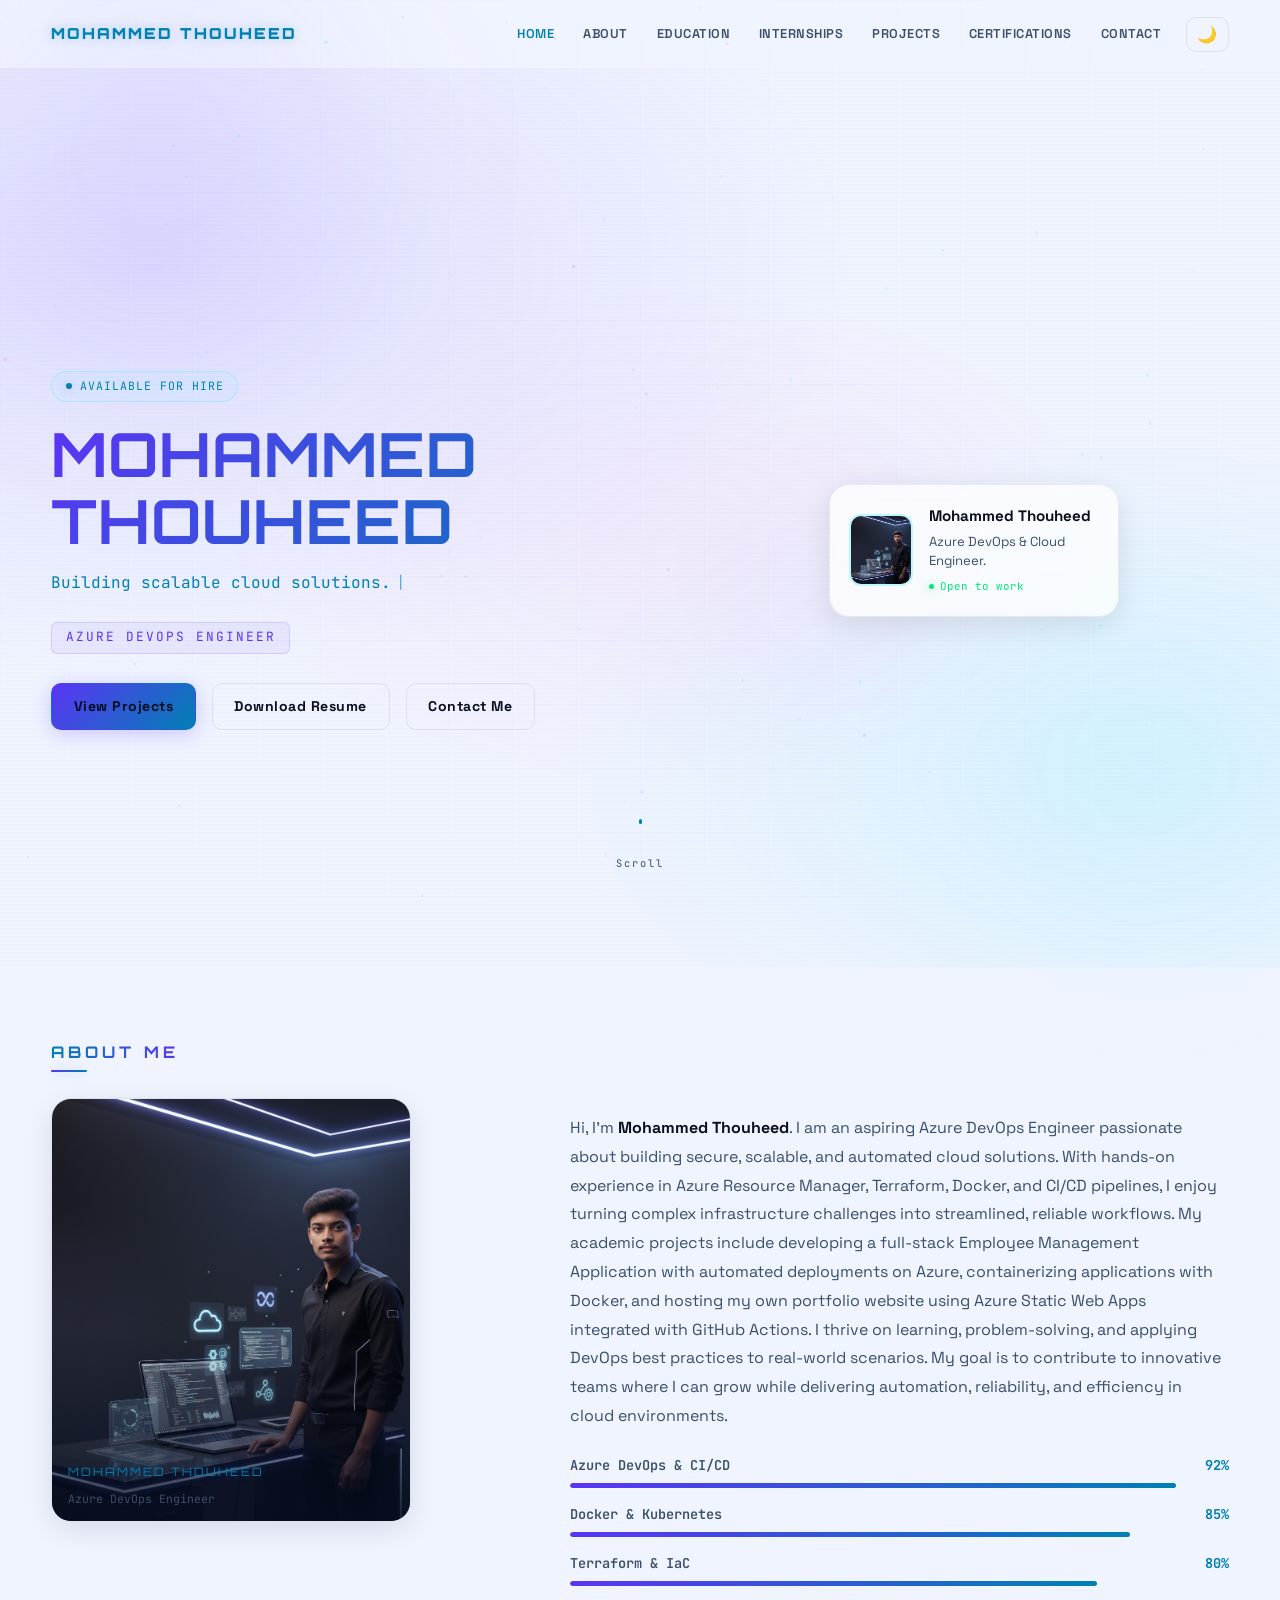
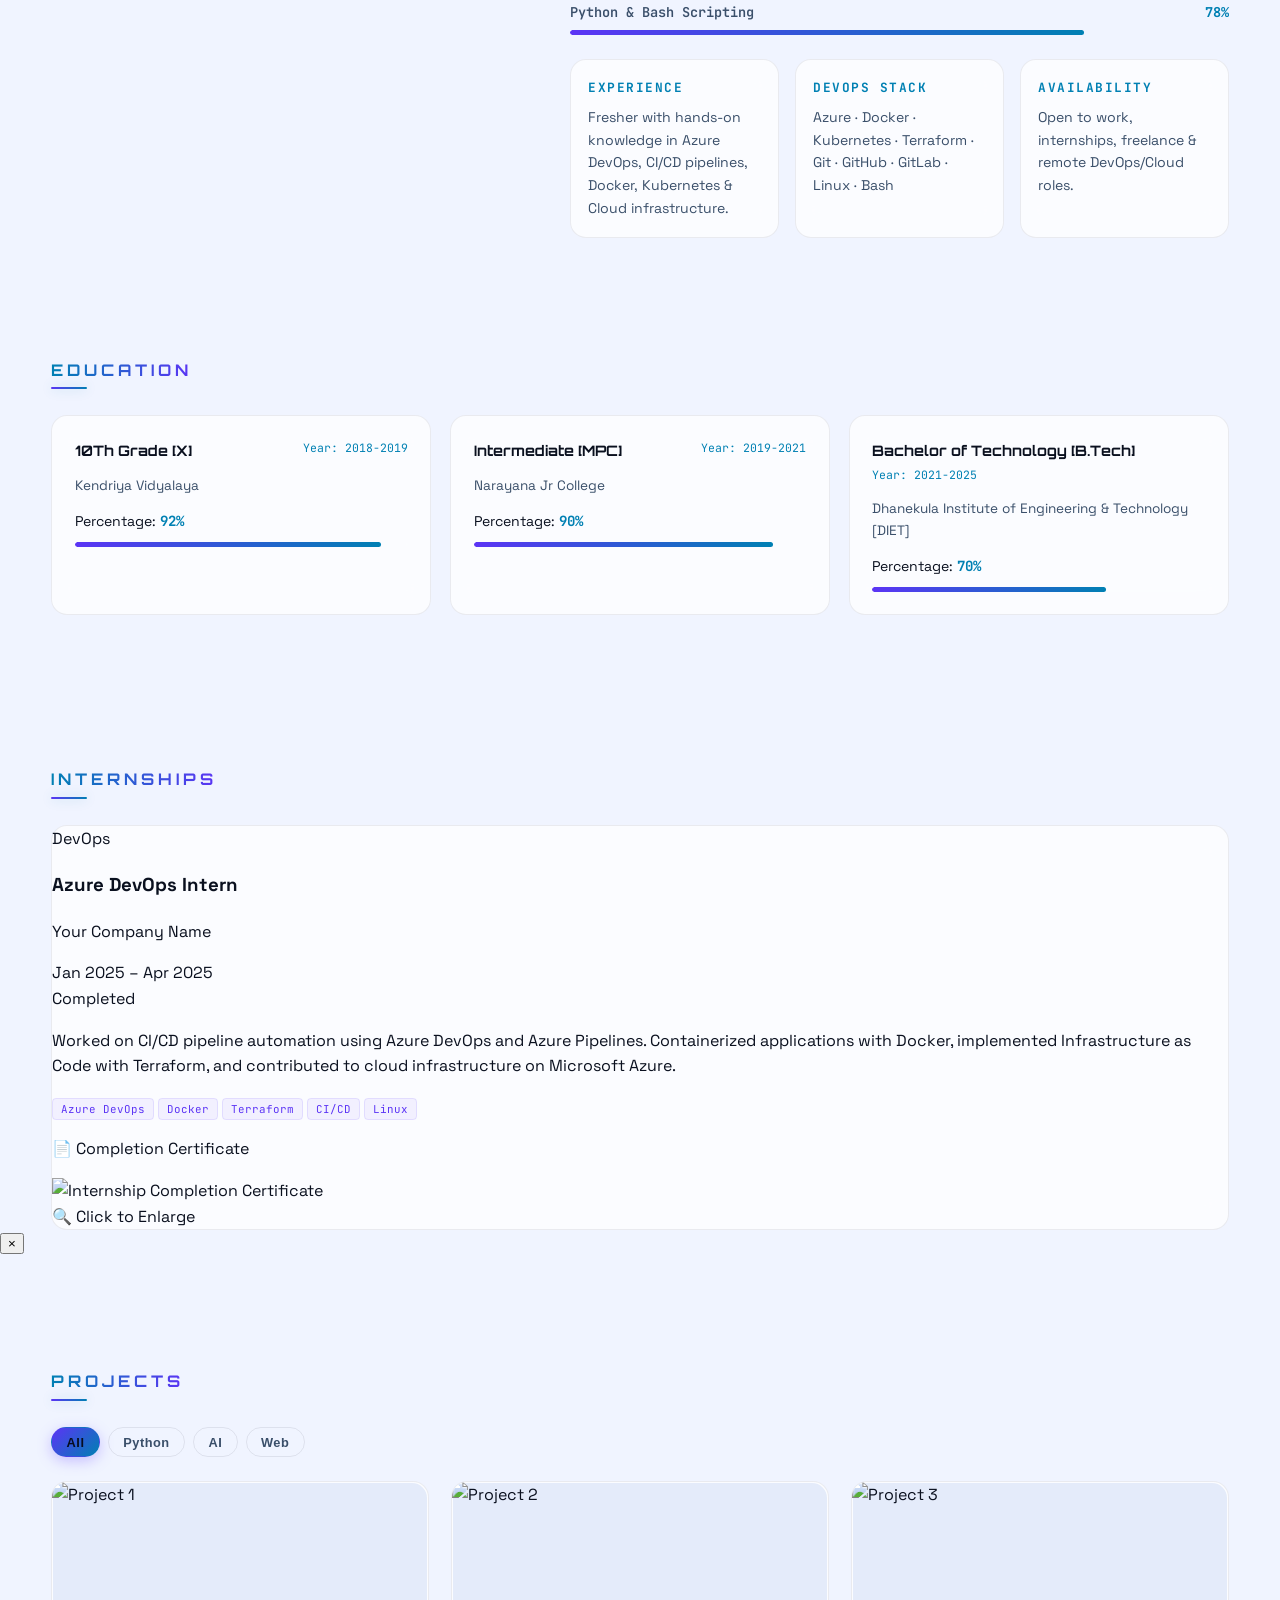
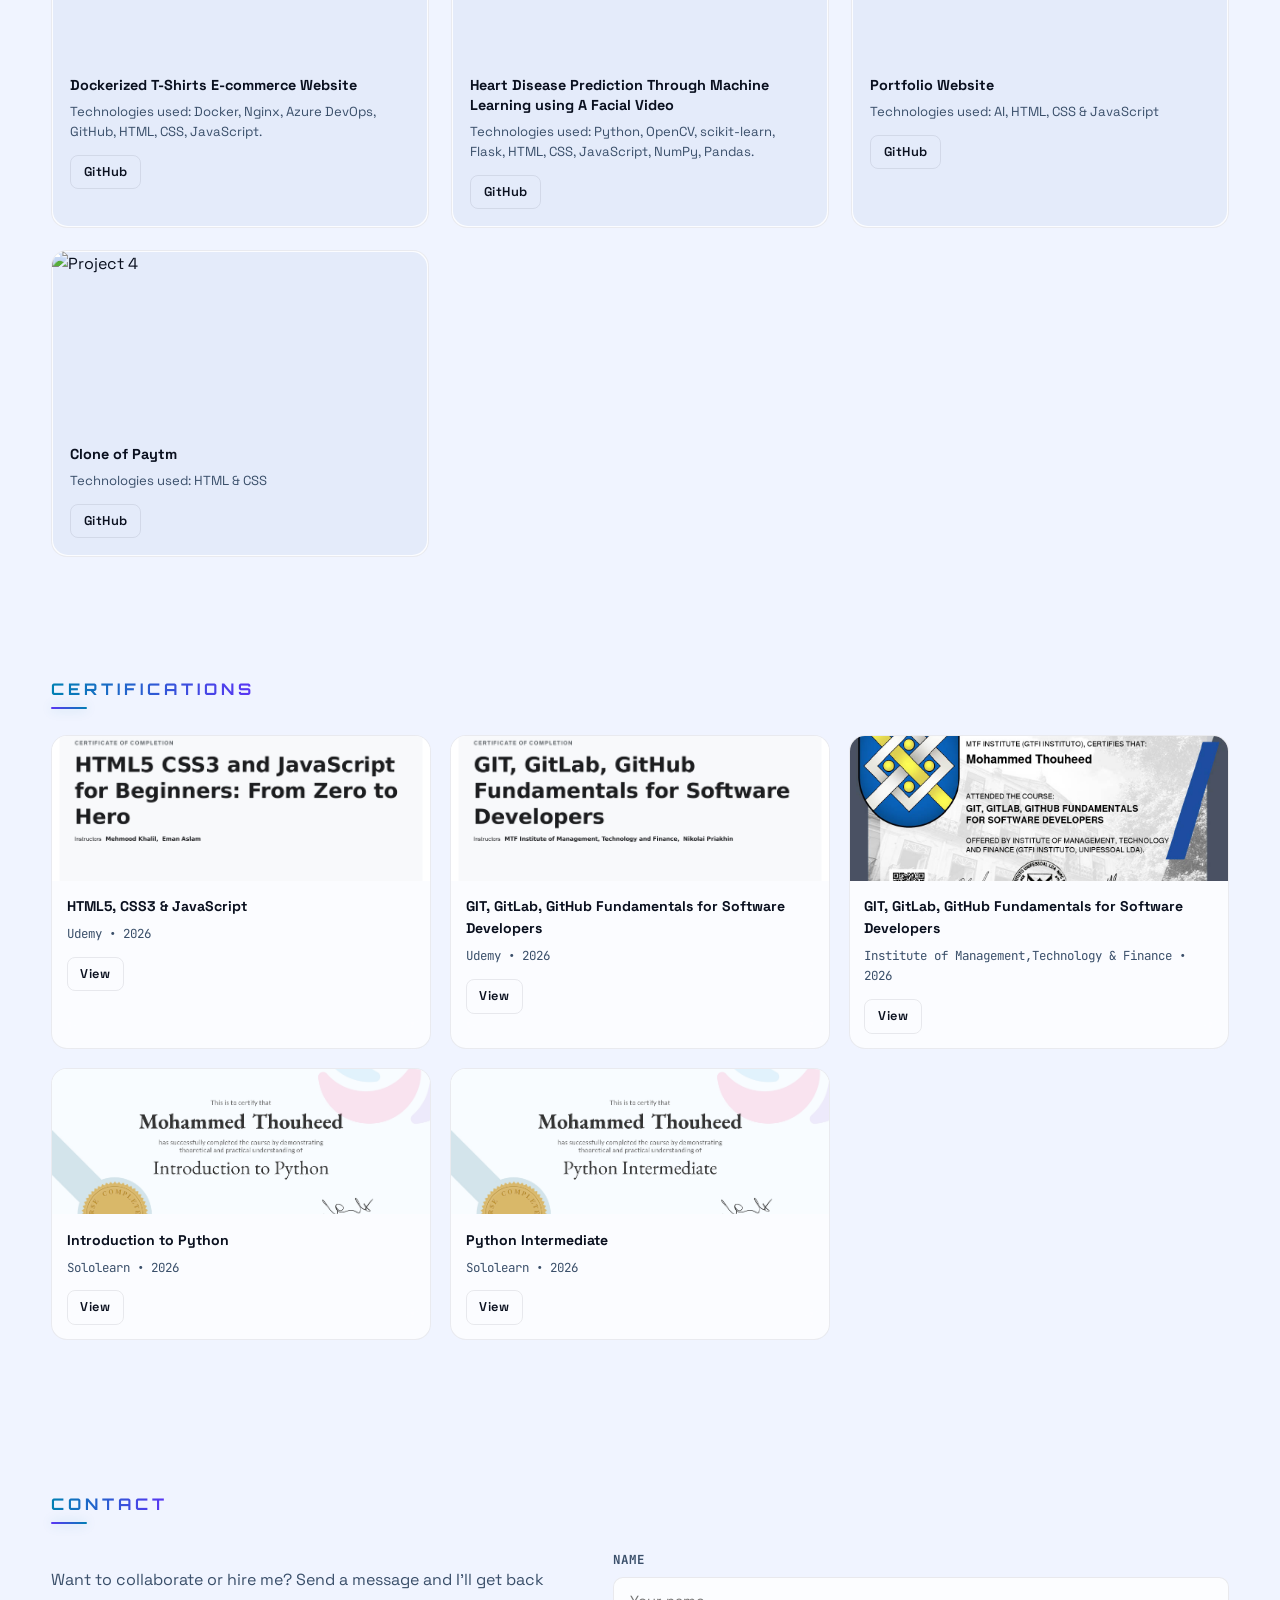
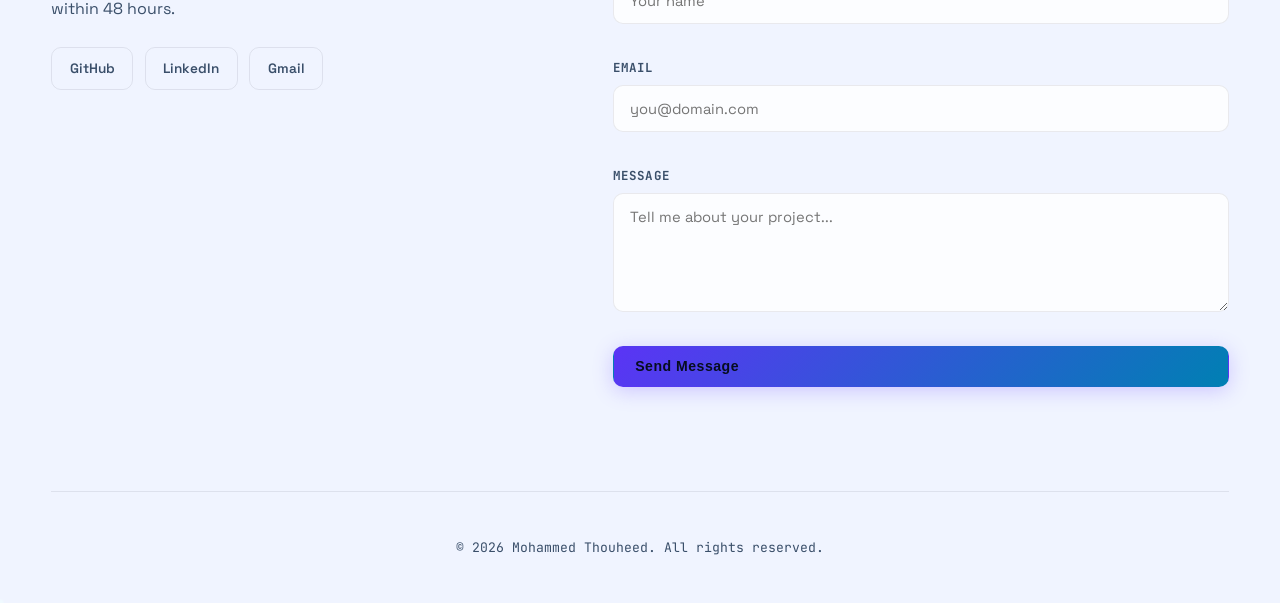
==== index.html @ f164ed52 "feat: add interactive internship section and image lightbox modal with 3D tilt effects" ====
<!DOCTYPE html>
<html lang="en">
<head>
  <meta charset="utf-8" />
  <meta name="viewport" content="width=device-width,initial-scale=1" />
  <title>MOHAMMED THOUHEED — Portfolio</title>

  <!-- Google Fonts -->
  <link
    href="https://fonts.googleapis.com/css2?family=Orbitron:wght@400;700;900&family=Space+Grotesk:wght@300;400;500;600;700&family=JetBrains+Mono:wght@400;600&display=swap"
    rel="stylesheet">

  <!-- Main stylesheet -->
  <link rel="stylesheet" href="/style.css" />

  <!-- Meta for theme color -->
  <meta name="theme-color" content="#0f1724" />
</head>

<body>
  <!-- Page Loader -->
  <div id="pageLoader">
    <div class="loader-logo">MT</div>
    <div class="loader-spinner"></div>
    <div class="loader-dots">
      <span></span><span></span><span></span>
    </div>
  </div>
  <!-- Sticky Navbar -->
  <header class="navbar" id="navbar">
    <div class="nav-inner">
      <a class="brand" href="#home">
        <!-- #CUSTOMIZE_NAME: Change displayed name -->
        <span class="brand-futuristic">MOHAMMED THOUHEED</span>
      </a>

      <nav class="nav-links" id="navLinks">
        <a href="#home" class="nav-link">HOME</a>
        <a href="#about" class="nav-link">ABOUT</a>
        <a href="#education" class="nav-link">EDUCATION</a>
        <a href="#internships" class="nav-link">INTERNSHIPS</a>
        <a href="#projects" class="nav-link">PROJECTS</a>
        <a href="#certs" class="nav-link">CERTIFICATIONS</a>
        <a href="#contact" class="nav-link">CONTACT</a>
        <button id="themeToggle" class="theme-toggle" aria-label="Toggle theme">🌗</button>
      </nav>

      <!-- Mobile hamburger -->
      <button id="hamburger" class="hamburger" aria-label="Open menu">
        <span></span><span></span><span></span>
      </button>
    </div>
  </header>

  <!-- Glow cursor follower -->
  <div id="cursorGlow" class="cursor-glow"></div>

  <!-- Smooth scroll indicator -->
  <a href="#about" class="scroll-indicator" aria-hidden="true">
    <span class="mouse">
      <span class="wheel"></span>
    </span>
    <span class="scroll-text">Scroll</span>
  </a>

  <!-- HERO / HOME -->
  <main>
    <section id="home" class="hero">
      <!-- Animated background layers -->
      <div class="bg-gradient"></div>
      <div class="bg-particles" aria-hidden="true"></div>
      <div class="bg-scanlines" aria-hidden="true"></div>

      <div class="hero-inner container">
        <div class="hero-left">
          <!-- Availability badge -->
          <div class="hero-tag">
            <span class="tag-dot"></span>
            AVAILABLE FOR HIRE
          </div>
          <!-- Typing effect -->
          <h1 class="hero-title">
            <!-- #CUSTOMIZE_NAME -->
            <span class="name-future">MOHAMMED THOUHEED</span>
          </h1>

          <p class="hero-subtitle">
            <span id="typedText" class="typed"></span>
            <span class="cursor">|</span>
          </p>

          <p class="hero-role">AZURE DEVOPS ENGINEER</p>

          <div class="hero-cta">
            <a href="#projects" class="btn primary">View Projects</a>
            <a href="/asserts/Mohammed_Thouheed_Resume.pdf" class="btn ghost" download>Download Resume</a>
            <a href="#contact" class="btn ghost">Contact Me</a>
          </div>
        </div>

        <div class="hero-right">
          <!-- Futuristic card with glassmorphism -->
          <div class="hero-card glass">
            <img src="/asserts/profile.png" alt="Profile" class="profile-img" />
            <div class="hero-card-info">
              <h3>Mohammed Thouheed</h3>
              <p>Azure DevOps & Cloud Engineer.</p>
              <div class="status-badge">Open to work</div>
            </div>
          </div>
        </div>
      </div>
    </section>

    <!-- ABOUT -->
    <section id="about" class="about container">
      <h2 class="section-title">About Me</h2>

      <div class="about-grid">
        <div class="about-left reveal-left">
          <!-- Profile image with 3D tilt -->
          <div class="tilt-card" id="tiltCard">
            <img src="/asserts/profile.png" alt="Profile photo" class="about-photo" />
            <div class="tilt-card-overlay">
              <span class="tilt-card-overlay-name">MOHAMMED THOUHEED</span>
              <span class="tilt-card-overlay-role">Azure DevOps Engineer</span>
            </div>
          </div>
        </div>

        <div class="about-right reveal-right">
          <!-- #CUSTOMIZE_BIO -->
          <p class="bio">
            Hi, I'm <strong>Mohammed Thouheed</strong>.
            I am an aspiring Azure DevOps Engineer passionate about building secure, scalable, and automated cloud
            solutions. With hands-on experience in Azure Resource Manager, Terraform, Docker, and CI/CD pipelines, I
            enjoy turning complex infrastructure challenges into streamlined, reliable workflows.
            My academic projects include developing a full-stack Employee Management Application with automated
            deployments on Azure, containerizing applications with Docker, and hosting my own portfolio website using
            Azure Static Web Apps integrated with GitHub Actions.
            I thrive on learning, problem-solving, and applying DevOps best practices to real-world scenarios. My goal
            is to contribute to innovative teams where I can grow while delivering automation, reliability, and
            efficiency in cloud environments.
          </p>

          <!-- Skill bars -->
          <div class="skills">
            <div class="skill">
              <div class="skill-head">
                <span>Azure DevOps & CI/CD</span>
                <span class="skill-percent">92%</span>
              </div>
              <div class="skill-bar">
                <div class="skill-fill" data-fill="92"></div>
              </div>
            </div>

            <div class="skill">
              <div class="skill-head">
                <span>Docker & Kubernetes</span>
                <span class="skill-percent">85%</span>
              </div>
              <div class="skill-bar">
                <div class="skill-fill" data-fill="85"></div>
              </div>
            </div>

            <div class="skill">
              <div class="skill-head">
                <span>Terraform & IaC</span>
                <span class="skill-percent">80%</span>
              </div>
              <div class="skill-bar">
                <div class="skill-fill" data-fill="80"></div>
              </div>
            </div>

            <div class="skill">
              <div class="skill-head">
                <span>Python & Bash Scripting</span>
                <span class="skill-percent">78%</span>
              </div>
              <div class="skill-bar">
                <div class="skill-fill" data-fill="78"></div>
              </div>
            </div>
          </div>

          <!-- Glass cards -->
          <div class="cards">
            <div class="card glass reveal">
              <h4>Experience</h4>
              <p>Fresher with hands-on knowledge in Azure DevOps, CI/CD pipelines, Docker, Kubernetes & Cloud
                infrastructure.</p>
            </div>
            <div class="card glass reveal">
              <h4>DevOps Stack</h4>
              <p>Azure · Docker · Kubernetes · Terraform · Git · GitHub · GitLab · Linux · Bash</p>
            </div>
            <div class="card glass reveal">
              <h4>Availability</h4>
              <p>Open to work, internships, freelance & remote DevOps/Cloud roles.</p>
            </div>
          </div>
        </div>
      </div>
    </section>

    <!-- EDUCATION -->
    <section id="education" class="education container">
      <h2 class="section-title">Education</h2>

      <div class="education-grid">
        <!-- 10th Grade -->
        <div class="edu-card glass reveal">
          <div class="edu-head">
            <h4>10Th Grade [X]</h4>
            <span class="edu-year">Year: 2018-2019</span>
          </div>
          <p class="edu-institution">Kendriya Vidyalaya</p>
          <div class="edu-percent">Percentage: <strong>92%</strong></div>
          <div class="edu-bar">
            <div class="edu-fill" data-fill="92"></div>
          </div>
        </div>

        <!-- Intermediate -->
        <div class="edu-card glass reveal">
          <div class="edu-head">
            <h4>Intermediate [MPC]</h4>
            <span class="edu-year">Year: 2019-2021</span>
          </div>
          <p class="edu-institution">Narayana Jr College</p>
          <div class="edu-percent">Percentage: <strong>90%</strong></div>
          <div class="edu-bar">
            <div class="edu-fill" data-fill="90"></div>
          </div>
        </div>

        <!-- BTech -->
        <div class="edu-card glass reveal">
          <div class="edu-head">
            <h4>Bachelor of Technology [B.Tech]</h4>
            <span class="edu-year">Year: 2021-2025</span>
          </div>
          <p class="edu-institution">Dhanekula Institute of Engineering & Technology [DIET]</p>
          <div class="edu-percent">Percentage: <strong>70%</strong></div>
          <div class="edu-bar">
            <div class="edu-fill" data-fill="70"></div>
          </div>
        </div>
      </div>
    </section>

    <!-- INTERNSHIPS -->
    <section id="internships" class="internships container">
      <h2 class="section-title">Internships</h2>

      <div class="internship-grid">

        <!-- Internship Card 1 -->
        <article class="internship-card glass reveal">
          <div class="intern-header">
            <div class="intern-company-logo">
              <span class="intern-logo-text">DevOps</span>
            </div>
            <div class="intern-meta">
              <h3 class="intern-role">Azure DevOps Intern</h3>
              <p class="intern-company"><!-- #CUSTOMIZE: Add company name --> Your Company Name</p>
              <span class="intern-duration"><!-- #CUSTOMIZE: Add duration --> Jan 2025 – Apr 2025</span>
            </div>
            <span class="intern-badge">Completed</span>
          </div>

          <p class="intern-desc">
            <!-- #CUSTOMIZE: Add internship description -->
            Worked on CI/CD pipeline automation using Azure DevOps and Azure Pipelines. Containerized applications with
            Docker, implemented Infrastructure as Code with Terraform, and contributed to cloud infrastructure on
            Microsoft Azure.
          </p>

          <div class="intern-tags">
            <span class="tech-tag">Azure DevOps</span>
            <span class="tech-tag">Docker</span>
            <span class="tech-tag">Terraform</span>
            <span class="tech-tag">CI/CD</span>
            <span class="tech-tag">Linux</span>
          </div>

          <!-- Completion Certificate -->
          <div class="intern-cert-section">
            <p class="intern-cert-label">📄 Completion Certificate</p>
            <div class="intern-cert-thumb-wrap">
              <img class="intern-cert-thumb zoom-img" src="/asserts/certifications/internship-completion.jpg"
                alt="Internship Completion Certificate" data-full="/asserts/certifications/internship-completion.jpg"
                data-title="Azure DevOps Internship — Completion Certificate" />
              <div class="intern-cert-overlay">
                <span>🔍 Click to Enlarge</span>
              </div>
            </div>
          </div>
        </article>
      </div>
    </section>

    <!-- IMAGE LIGHTBOX MODAL -->
    <div id="imgModal" class="img-modal" role="dialog" aria-modal="true" aria-label="Certificate image viewer">
      <div class="img-modal-backdrop"></div>
      <div class="img-modal-inner">
        <button class="img-modal-close" id="imgModalClose" aria-label="Close">&times;</button>
        <p class="img-modal-title" id="imgModalTitle"></p>
        <img class="img-modal-img" id="imgModalImg" src="" alt="" />
      </div>
    </div>

    <!-- PROJECTS -->
    <section id="projects" class="projects container">
      <h2 class="section-title">Projects</h2>

      <!-- #CUSTOMIZE_PROJECTS: Edit project items below -->
      <div class="projects-filter">
        <button class="filter-btn active" data-filter="all">All</button>
        <button class="filter-btn" data-filter="python">Python</button>
        <button class="filter-btn" data-filter="ai">AI</button>
        <button class="filter-btn" data-filter="web">Web</button>
      </div>

      <div class="project-grid" id="projectGrid">
        <!-- Project Card 1 -->
        <article class="project-card glass reveal" data-category="python">
          <div class="project-media">
            <img src="/asserts/projects/Dockerized_Project.png" alt="Project 1" />
          </div>
          <div class="project-body">
            <h3>Dockerized T-Shirts E-commerce Website</h3>
            <p>Technologies used: Docker, Nginx, Azure DevOps, GitHub, HTML, CSS, JavaScript.</p>
            <div class="project-actions">
              <a class="btn small ghost" href="https://github.com/ThouheedMd/dockerized-website" target="_blank"
                rel="noopener">GitHub</a>
            </div>
          </div>
        </article>

        <!-- Project Card 2 -->
        <article class="project-card glass reveal" data-category="python">
          <div class="project-media">
            <img src="/asserts/projects/Heart_Disease_Prediction.png" alt="Project 2" />
          </div>
          <div class="project-body">
            <h3>Heart Disease Prediction Through Machine Learning using A Facial Video</h3>
            <p>Technologies used: Python, OpenCV, scikit-learn, Flask, HTML, CSS, JavaScript, NumPy, Pandas.</p>
            <div class="project-actions">
              <a class="btn small ghost"
                href="https://github.com/ThouheedMd/Heart-Disease-Prediction-Using-Facial-Video" target="_blank"
                rel="noopener">GitHub</a>
            </div>
          </div>
        </article>

        <!-- Project Card 3 -->
        <article class="project-card glass reveal" data-category="ai">
          <div class="project-media">
            <img src="/asserts/projects/Portfolio_website.png" alt="Project 3" />
          </div>
          <div class="project-body">
            <h3>Portfolio Website</h3>
            <p>Technologies used: AI, HTML, CSS & JavaScript</p>
            <div class="project-actions">
              <a class="btn small ghost" href="#" target="_blank" rel="noopener">GitHub</a>
            </div>
          </div>
        </article>

        <!-- Project Card 4 -->
        <article class="project-card glass reveal" data-category="web">
          <div class="project-media">
            <img src="/asserts/projects/PayTm_Clone.png" alt="Project 4" />
          </div>
          <div class="project-body">
            <h3>Clone of Paytm</h3>
            <p>Technologies used: HTML & CSS</p>
            <div class="project-actions">
              <a class="btn small ghost" href="https://github.com/ThouheedMd/paytm" target="_blank"
                rel="noopener">GitHub</a>
            </div>
          </div>
        </article>
      </div>
    </section>

    <!-- CERTIFICATIONS -->
    <section id="certs" class="certs container">
      <h2 class="section-title">Certifications</h2>

      <div class="cert-grid" id="certGrid">
        <!-- Certificate Card 1 -->
        <article class="cert-card project-like glass reveal"
          data-cert-link="https://www.udemy.com/certificate/UC-f82217a8-0997-422d-b012-de7111c4202e/">
          <a class="cert-thumb-link" href="https://www.udemy.com/certificate/UC-f82217a8-0997-422d-b012-de7111c4202e/"
            target="_blank" rel="noopener">
            <img class="cert-thumb-small zoom-img" src="/asserts/certifications/HTML5 CSS3 and JavaScript.jpg"
              alt="HTML5, CSS3 & JavaScript" data-full="/asserts/certifications/HTML5 CSS3 and JavaScript.jpg"
              data-title="HTML5, CSS3 &amp; JavaScript — Udemy" />
          </a>
          <div class="cert-body-compact">
            <h4>HTML5, CSS3 & JavaScript</h4>
            <p class="issuer">Udemy • 2026</p>
            <div class="cert-actions">
              <a class="btn small" href="/asserts/certifications/HTML5 CSS3 and JavaScript.jpg" target="_blank"
                rel="noopener">View</a>
            </div>
          </div>
        </article>

        <!-- Certificate Card 2 -->
        <article class="cert-card project-like glass reveal"
          data-cert-link="https://www.udemy.com/certificate/UC-9806e559-a74a-4408-a662-0e077abe0d59/">
          <a class="cert-thumb-link" href="https://www.udemy.com/certificate/UC-9806e559-a74a-4408-a662-0e077abe0d59/"
            target="_blank" rel="noopener">
            <img class="cert-thumb-small zoom-img" src="/asserts/certifications/GIT, GitLab, GitHub Fundamentals.jpg"
              alt="GIT, GitLab, GitHub Fundamentals for Software Developers"
              data-full="/asserts/certifications/GIT, GitLab, GitHub Fundamentals.jpg"
              data-title="GIT, GitLab, GitHub Fundamentals — Udemy" />
          </a>
          <div class="cert-body-compact">
            <h4>GIT, GitLab, GitHub Fundamentals for Software Developers</h4>
            <p class="issuer">Udemy • 2026</p>
            <div class="cert-actions">
              <a class="btn small" href="/asserts/certifications/GIT, GitLab, GitHub Fundamentals.jpg" target="_blank"
                rel="noopener">View</a>
            </div>
          </div>
        </article>

        <!-- Certificate Card 3 -->
        <article class="cert-card project-like glass reveal"
          data-cert-link="https://example.com/certificate-frontend-performance">
          <a class="cert-thumb-link" href="https://example.com/certificate-frontend-performance" target="_blank"
            rel="noopener">
            <img class="cert-thumb-small zoom-img"
              src="/asserts/certifications/Institute of Management,Technology & Finance.jpg"
              alt="GIT, GitLab, GitHub Fundamentals for Software Developers"
              data-full="/asserts/certifications/Institute of Management,Technology & Finance.jpg"
              data-title="GIT, GitLab, GitHub Fundamentals — MTF" />
          </a>
          <div class="cert-body-compact">
            <h4>GIT, GitLab, GitHub Fundamentals for Software Developers</h4>
            <p class="issuer">Institute of Management,Technology & Finance • 2026</p>
            <div class="cert-actions">
              <a class="btn small" href="/asserts/certifications/Institute of Management,Technology & Finance.jpg"
                target="_blank" rel="noopener">View</a>
            </div>
          </div>
        </article>

        <!-- Certificate Card 4 -->
        <article class="cert-card project-like glass reveal"
          data-cert-link="https://example.com/certificate-advanced-js">
          <a class="cert-thumb-link" href="https://example.com/certificate-advanced-js" target="_blank" rel="noopener">
            <img class="cert-thumb-small zoom-img"
              src="/asserts/certifications/Introduction to Python_certificate.jpg.jpeg" alt="Introduction to Python"
              data-full="/asserts/certifications/Introduction to Python_certificate.jpg.jpeg"
              data-title="Introduction to Python — Sololearn" />
          </a>
          <div class="cert-body-compact">
            <h4>Introduction to Python</h4>
            <p class="issuer">Sololearn • 2026</p>
            <div class="cert-actions">
              <a class="btn small" href="/asserts/certifications/Introduction to Python_certificate.jpg.jpeg"
                target="_blank" rel="noopener">View</a>
            </div>
          </div>
        </article>

        <!-- Certificate Card 5 -->
        <article class="cert-card project-like glass reveal" data-cert-link="https://example.com/certificate-ui-design">
          <a class="cert-thumb-link" href="https://example.com/certificate-ui-design" target="_blank" rel="noopener">
            <img class="cert-thumb-small zoom-img"
              src="/asserts/certifications/Python Intermediate_certificate.jpg.jpeg" alt="Python Intermediate"
              data-full="/asserts/certifications/Python Intermediate_certificate.jpg.jpeg"
              data-title="Python Intermediate — Sololearn" />
          </a>
          <div class="cert-body-compact">
            <h4>Python Intermediate</h4>
            <p class="issuer">Sololearn • 2026</p>
            <div class="cert-actions">
              <a class="btn small" href="/asserts/certifications/Python Intermediate_certificate.jpg.jpeg"
                target="_blank" rel="noopener">View</a>
            </div>
          </div>
        </article>
      </div>
    </section>

    <!-- CONTACT -->
    <section id="contact" class="contact container">
      <h2 class="section-title">Contact</h2>

      <div class="contact-grid">
        <div class="contact-left">
          <p>Want to collaborate or hire me? Send a message and I'll get back within 48 hours.</p>

          <!-- Social links -->
          <div class="socials">
            <a class="social" href="https://github.com/ThouheedMd" target="_blank" aria-label="GitHub">GitHub</a>
            <a class="social" href="https://www.linkedin.com/in/thouheed-mohammed" target="_blank"
              aria-label="LinkedIn">LinkedIn</a>
            <a class="social" href="https://thouheedmd1234@gmail.com" target="_blank" aria-label="Gmail">Gmail</a>
          </div>
        </div>

        <div class="contact-right">
          <form id="contactForm" class="contact-form" novalidate>
            <div class="form-row">
              <label for="name">Name</label>
              <input id="name" name="name" type="text" placeholder="Your name" required />
              <small class="error" id="nameError"></small>
            </div>

            <div class="form-row">
              <label for="email">Email</label>
              <input id="email" name="email" type="email" placeholder="you@domain.com" required />
              <small class="error" id="emailError"></small>
            </div>

            <div class="form-row">
              <label for="message">Message</label>
              <textarea id="message" name="message" rows="5" placeholder="Tell me about your project..."
                required></textarea>
              <small class="error" id="messageError"></small>
            </div>

            <div class="form-row">
              <button type="submit" class="btn primary">Send Message</button>
            </div>

            <div id="formSuccess" class="form-success" role="status" aria-live="polite"></div>
          </form>
        </div>
      </div>
    </section>
  </main>

  <!-- Footer -->
  <footer class="footer container">
    <p>© <span id="footerYear"></span> <!-- #CUSTOMIZE_NAME -->Mohammed Thouheed. All rights reserved.</p>
  </footer>

  <!-- Main script -->
  <script src="/script.js"></script>
</body>
</html>
---- style.css ----
/* ===================================================
   MOHAMMED THOUHEED — Enhanced Portfolio Stylesheet
   Features: hover effects, loaders, 3D interactions,
   smooth reveals, micro-interactions, animated backgrounds
   =================================================== */

@import url('https://fonts.googleapis.com/css2?family=Orbitron:wght@400;700;900&family=Space+Grotesk:wght@300;400;500;600;700&family=JetBrains+Mono:wght@400;600&display=swap');

/* =========================
   CSS CUSTOM PROPERTIES
   ========================= */
:root {
  --bg: #060d1f;
  --bg2: #030a17;
  --panel: rgba(255,255,255,0.03);
  --glass: rgba(255,255,255,0.05);
  --accent: #7c5cff;
  --accent-2: #00f0ff;
  --accent-3: #ff4ecd;
  --muted: #7a8fac;
  --text: #dde8f8;
  --text-dim: #3a5070;
  --glass-border: rgba(255,255,255,0.07);
  --glass-border-hover: rgba(124,92,255,0.45);
  --font-sans: 'Space Grotesk', system-ui, sans-serif;
  --font-futuristic: 'Orbitron', sans-serif;
  --font-mono: 'JetBrains Mono', monospace;
  --fast: 160ms;
  --medium: 380ms;
  --slow: 800ms;
  --container-max: 1200px;
  --radius: 16px;
  --radius-sm: 10px;
  --glass-blur: 14px;
  --shadow-soft: 0 8px 40px rgba(0,0,0,0.55);
  --shadow-accent: 0 0 40px rgba(124,92,255,0.25);
  --neon-glow: 0 0 20px rgba(0,240,255,0.4), 0 0 40px rgba(0,240,255,0.15);
  --purple-glow: 0 0 20px rgba(124,92,255,0.4), 0 0 40px rgba(124,92,255,0.15);
}

:root[data-theme='light'] {
  --bg: #f0f4ff;
  --bg2: #e4ebfa;
  --panel: rgba(10,12,30,0.04);
  --glass: rgba(255,255,255,0.75);
  --accent: #5b34f5;
  --accent-2: #0080b3;
  --accent-3: #cc00a0;
  --muted: #3a4f6a;
  --text: #0a101f;
  --text-dim: #7a8fac;
  --glass-border: rgba(10,12,30,0.08);
  --glass-border-hover: rgba(91,52,245,0.45);
  --shadow-soft: 0 8px 30px rgba(10,12,30,0.1);
  --shadow-accent: 0 0 30px rgba(91,52,245,0.15);
  --neon-glow: 0 0 12px rgba(0,128,179,0.3);
  --purple-glow: 0 0 12px rgba(91,52,245,0.3);
}

/* =========================
   PAGE LOADER
   ========================= */
#pageLoader {
  position: fixed;
  inset: 0;
  z-index: 9999;
  background: var(--bg2);
  display: flex;
  flex-direction: column;
  align-items: center;
  justify-content: center;
  gap: 2rem;
  transition: opacity 700ms ease, transform 700ms ease;
}
#pageLoader.fade-out {
  opacity: 0;
  transform: scale(1.04);
  pointer-events: none;
}
.loader-logo {
  font-family: var(--font-futuristic);
  font-size: 1.3rem;
  font-weight: 900;
  letter-spacing: 4px;
  background: linear-gradient(90deg, var(--accent), var(--accent-2));
  -webkit-background-clip: text;
  background-clip: text;
  color: transparent;
  animation: loaderPulse 1.8s ease infinite;
}
@keyframes loaderPulse {
  0%, 100% { opacity: 0.5; letter-spacing: 4px; }
  50% { opacity: 1; letter-spacing: 6px; }
}
.loader-spinner {
  width: 64px; height: 64px;
  position: relative;
}
.loader-spinner::before,
.loader-spinner::after {
  content: '';
  position: absolute;
  border-radius: 50%;
  border: 2px solid transparent;
}
.loader-spinner::before {
  inset: 0;
  border-top-color: var(--accent);
  border-right-color: var(--accent);
  animation: spinOuter 1.2s linear infinite;
}
.loader-spinner::after {
  inset: 10px;
  border-bottom-color: var(--accent-2);
  border-left-color: var(--accent-2);
  animation: spinInner 0.8s linear infinite reverse;
}
@keyframes spinOuter { to { transform: rotate(360deg); } }
@keyframes spinInner { to { transform: rotate(360deg); } }
.loader-dots {
  display: flex;
  gap: 8px;
}
.loader-dots span {
  width: 6px; height: 6px;
  border-radius: 50%;
  animation: dotBounce 1.2s ease infinite;
}
.loader-dots span:nth-child(1) { background: var(--accent-2); }
.loader-dots span:nth-child(2) { background: var(--accent); animation-delay: 0.15s; }
.loader-dots span:nth-child(3) { background: var(--accent-3); animation-delay: 0.3s; }
@keyframes dotBounce {
  0%, 100% { transform: translateY(0); opacity: 0.4; }
  50% { transform: translateY(-9px); opacity: 1; }
}

/* =========================
   BASE RESETS
   ========================= */
*, *::before, *::after { box-sizing: border-box; }
html, body { height: 100%; }
body {
  margin: 0;
  font-family: var(--font-sans);
  background: var(--bg);
  color: var(--text);
  -webkit-font-smoothing: antialiased;
  line-height: 1.6;
  overflow-x: hidden;
}

/* =========================
   ANIMATED BACKGROUND ORBS
   ========================= */
.bg-orb {
  position: fixed;
  border-radius: 50%;
  filter: blur(90px);
  pointer-events: none;
  z-index: 0;
  animation: orbFloat 14s ease-in-out infinite;
}
.bg-orb-1 {
  width: 550px; height: 550px;
  background: radial-gradient(circle, rgba(124,92,255,0.11), transparent 70%);
  top: -120px; left: -120px;
}
.bg-orb-2 {
  width: 420px; height: 420px;
  background: radial-gradient(circle, rgba(0,240,255,0.08), transparent 70%);
  bottom: -80px; right: -80px;
  animation-duration: 18s; animation-delay: -7s;
}
.bg-orb-3 {
  width: 320px; height: 320px;
  background: radial-gradient(circle, rgba(255,78,205,0.07), transparent 70%);
  top: 45%; left: 52%;
  animation-duration: 22s; animation-delay: -12s;
}
@keyframes orbFloat {
  0%, 100% { transform: translate(0,0) scale(1); }
  33% { transform: translate(25px,-35px) scale(1.07); }
  66% { transform: translate(-18px,22px) scale(0.94); }
}
.bg-grid {
  position: fixed;
  inset: 0;
  z-index: 0;
  pointer-events: none;
  background-image:
    linear-gradient(rgba(124,92,255,0.025) 1px, transparent 1px),
    linear-gradient(90deg, rgba(124,92,255,0.025) 1px, transparent 1px);
  background-size: 64px 64px;
  mask-image: radial-gradient(ellipse 85% 85% at 50% 50%, black 20%, transparent 100%);
}

/* =========================
   CUSTOM CURSOR
   ========================= */
.cursor-dot {
  position: fixed;
  width: 7px; height: 7px;
  background: var(--accent-2);
  border-radius: 50%;
  pointer-events: none;
  z-index: 10000;
  transform: translate(-50%,-50%);
  transition: width 180ms ease, height 180ms ease, background 180ms ease;
  mix-blend-mode: screen;
  box-shadow: var(--neon-glow);
}
.cursor-ring {
  position: fixed;
  width: 34px; height: 34px;
  border: 1.5px solid rgba(0,240,255,0.45);
  border-radius: 50%;
  pointer-events: none;
  z-index: 9999;
  transform: translate(-50%,-50%);
  transition: width 250ms ease, height 250ms ease, border-color 250ms ease;
  mix-blend-mode: screen;
}
.cursor-ring.hovering {
  width: 52px; height: 52px;
  border-color: rgba(124,92,255,0.6);
}
.cursor-dot.hovering { width: 4px; height: 4px; background: var(--accent); }
.cursor-glow {
  position: fixed;
  width: 260px; height: 260px;
  border-radius: 50%;
  pointer-events: none;
  transform: translate(-50%,-50%);
  background: radial-gradient(circle, rgba(124,92,255,0.09), rgba(0,240,255,0.04) 40%, transparent 65%);
  mix-blend-mode: screen;
  z-index: 9997;
  opacity: 0.85;
}

/* =========================
   CONTAINER
   ========================= */
.container {
  width: 92%;
  max-width: var(--container-max);
  margin: 0 auto;
}

/* =========================
   SCROLL PROGRESS BAR
   ========================= */
.scroll-progress {
  position: fixed;
  top: 0; left: 0;
  height: 2px;
  width: 0%;
  background: linear-gradient(90deg, var(--accent), var(--accent-2), var(--accent-3));
  z-index: 200;
  box-shadow: var(--neon-glow);
  transition: width 80ms linear;
}

/* =========================
   NAVBAR
   ========================= */
.navbar {
  position: sticky;
  top: 0;
  z-index: 100;
  transition: background var(--medium) ease, box-shadow var(--medium) ease;
}
.navbar.scrolled {
  background: rgba(6,13,31,0.88);
  backdrop-filter: blur(20px);
  box-shadow: 0 1px 0 var(--glass-border), 0 4px 30px rgba(0,0,0,0.3);
}
:root[data-theme='light'] .navbar.scrolled {
  background: rgba(240,244,255,0.88);
}
.nav-inner {
  display: flex;
  align-items: center;
  justify-content: space-between;
  padding: 1rem 0;
  width: 92%;
  max-width: var(--container-max);
  margin: 0 auto;
}
.brand {
  text-decoration: none;
  color: var(--text);
  display: flex;
  align-items: center;
  gap: 0.6rem;
  position: relative;
}
.brand-futuristic {
  font-family: var(--font-futuristic);
  font-weight: 900;
  letter-spacing: 2px;
  font-size: 0.95rem;
  color: var(--accent-2);
  text-shadow: var(--neon-glow);
  transition: text-shadow var(--medium) ease;
}
.brand:hover .brand-futuristic {
  text-shadow: 0 0 25px rgba(0,240,255,0.8), 0 0 50px rgba(0,240,255,0.4);
}
.brand::after {
  content: '';
  position: absolute;
  bottom: -3px; left: 0;
  width: 0; height: 1px;
  background: linear-gradient(90deg, var(--accent), var(--accent-2));
  transition: width var(--medium) ease;
}
.brand:hover::after { width: 100%; }

.nav-links {
  display: flex;
  align-items: center;
  gap: 0.3rem;
}
.nav-link {
  color: var(--muted);
  text-decoration: none;
  padding: 0.5rem 0.75rem;
  border-radius: 8px;
  font-weight: 600;
  font-size: 0.8rem;
  letter-spacing: 0.5px;
  transition: all var(--fast) ease;
  position: relative;
  overflow: hidden;
}
.nav-link::before {
  content: '';
  position: absolute;
  inset: 0;
  background: linear-gradient(135deg, rgba(124,92,255,0.12), rgba(0,240,255,0.06));
  opacity: 0;
  border-radius: 8px;
  transition: opacity var(--fast) ease;
}
.nav-link:hover { color: var(--text); transform: translateY(-2px); }
.nav-link:hover::before { opacity: 1; }
.nav-link.active-section { color: var(--accent-2); }

.theme-toggle {
  margin-left: 0.5rem;
  background: transparent;
  border: 1px solid var(--glass-border);
  color: var(--muted);
  padding: 0.45rem 0.65rem;
  border-radius: 10px;
  cursor: pointer;
  transition: all var(--fast) ease;
  font-size: 1rem;
}
.theme-toggle:hover {
  border-color: var(--glass-border-hover);
  color: var(--text);
  transform: rotate(25deg) scale(1.1);
  box-shadow: var(--purple-glow);
}
.hamburger {
  display: none;
  background: transparent;
  border: 1px solid var(--glass-border);
  width: 42px; height: 42px;
  flex-direction: column;
  align-items: center;
  justify-content: center;
  gap: 5px;
  cursor: pointer;
  border-radius: 10px;
  transition: border-color var(--fast) ease;
}
.hamburger:hover { border-color: var(--glass-border-hover); }
.hamburger span {
  display: block;
  width: 18px; height: 2px;
  background: var(--text);
  border-radius: 2px;
  transition: all var(--fast) ease;
}
.hamburger.open span:nth-child(1) { transform: rotate(45deg) translate(5px,5px); }
.hamburger.open span:nth-child(2) { opacity: 0; transform: scaleX(0); }
.hamburger.open span:nth-child(3) { transform: rotate(-45deg) translate(5px,-5px); }

/* =========================
   SCROLL INDICATOR
   ========================= */
.scroll-indicator {
  position: fixed;
  left: 50%;
  transform: translateX(-50%);
  bottom: 28px;
  display: flex;
  flex-direction: column;
  align-items: center;
  gap: 0.4rem;
  text-decoration: none;
  color: var(--muted);
  z-index: 60;
  font-size: 0.65rem;
  letter-spacing: 2px;
  font-family: var(--font-mono);
  animation: scrollIndFloat 3s ease infinite;
}
@keyframes scrollIndFloat {
  0%, 100% { opacity: 0.4; transform: translateX(-50%) translateY(0); }
  50% { opacity: 0.85; transform: translateX(-50%) translateY(5px); }
}
.mouse {
  width: 22px; height: 36px;
  border-radius: 12px;
  border: 1.5px solid rgba(255,255,255,0.12);
  display: flex;
  align-items: flex-start;
  justify-content: center;
  padding-top: 5px;
}
.wheel {
  width: 3px; height: 5px;
  background: var(--accent-2);
  border-radius: 2px;
  animation: wheel 1.8s ease infinite;
}
@keyframes wheel {
  0% { transform: translateY(0); opacity: 1; }
  60% { transform: translateY(9px); opacity: 0; }
  100% { transform: translateY(0); opacity: 0; }
}

/* =========================
   SECTION TITLE
   ========================= */
.section-title {
  font-family: var(--font-futuristic);
  background: linear-gradient(90deg, var(--accent-2), var(--accent));
  -webkit-background-clip: text;
  background-clip: text;
  color: transparent;
  margin: 0 0 2rem;
  padding-top: 4.5rem;
  font-size: 1rem;
  letter-spacing: 4px;
  text-transform: uppercase;
  display: inline-block;
  position: relative;
}
.section-title::after {
  content: '';
  position: absolute;
  bottom: -6px; left: 0;
  width: 0; height: 2px;
  background: linear-gradient(90deg, var(--accent), var(--accent-2));
  border-radius: 2px;
  box-shadow: var(--neon-glow);
  transition: width 800ms ease;
}
.section-title.line-in::after { width: 36px; }

/* =========================
   GLASSMORPHISM
   ========================= */
.glass {
  background: linear-gradient(145deg, rgba(255,255,255,0.04), rgba(255,255,255,0.01));
  border: 1px solid var(--glass-border);
  backdrop-filter: blur(var(--glass-blur));
  border-radius: var(--radius);
}
:root[data-theme='light'] .glass {
  background: rgba(255,255,255,0.72);
  border-color: rgba(10,12,30,0.07);
}

/* =========================
   HERO SECTION
   ========================= */
.hero {
  min-height: 100vh;
  display: flex;
  align-items: center;
  position: relative;
  padding: 5rem 0 3rem;
  overflow: hidden;
}
.bg-gradient {
  position: absolute;
  inset: 0;
  z-index: 0;
  pointer-events: none;
  animation: bgGradShift 12s ease-in-out infinite alternate;
}
.bg-gradient::before {
  content: '';
  position: absolute;
  inset: 0;
  background:
    radial-gradient(ellipse 55% 45% at 12% 22%, rgba(124,92,255,0.14), transparent),
    radial-gradient(ellipse 45% 38% at 88% 78%, rgba(0,240,255,0.09), transparent),
    radial-gradient(ellipse 35% 28% at 52% 52%, rgba(255,78,205,0.05), transparent);
}
@keyframes bgGradShift {
  0% { transform: scale(1) rotate(0deg); }
  100% { transform: scale(1.05) rotate(1.5deg); }
}
.bg-particles {
  position: absolute;
  inset: 0;
  z-index: 0;
  pointer-events: none;
  overflow: hidden;
}
.bg-particles::before, .bg-particles::after {
  content: '';
  position: absolute;
  inset: 0;
  background-image:
    radial-gradient(1px 1px at 8% 14%, rgba(255,255,255,0.25), transparent),
    radial-gradient(1px 1px at 22% 52%, rgba(0,240,255,0.35), transparent),
    radial-gradient(1.5px 1.5px at 38% 28%, rgba(255,255,255,0.2), transparent),
    radial-gradient(1px 1px at 58% 68%, rgba(124,92,255,0.45), transparent),
    radial-gradient(1px 1px at 72% 18%, rgba(255,255,255,0.25), transparent),
    radial-gradient(1.5px 1.5px at 86% 62%, rgba(0,240,255,0.28), transparent),
    radial-gradient(1px 1px at 14% 82%, rgba(255,78,205,0.35), transparent),
    radial-gradient(1px 1px at 48% 44%, rgba(255,255,255,0.18), transparent),
    radial-gradient(1px 1px at 94% 9%, rgba(0,240,255,0.28), transparent),
    radial-gradient(1px 1px at 33% 92%, rgba(124,92,255,0.38), transparent);
  animation: starsFloat 22s ease-in-out infinite alternate;
}
.bg-particles::after {
  animation-delay: -11s;
  animation-direction: alternate-reverse;
  opacity: 0.5;
}
@keyframes starsFloat {
  0% { transform: translateY(0) translateX(0); }
  100% { transform: translateY(-18px) translateX(10px); }
}
.bg-scanlines {
  position: absolute;
  inset: 0;
  z-index: 0;
  pointer-events: none;
  background: repeating-linear-gradient(
    0deg,
    transparent,
    transparent 2px,
    rgba(0,0,0,0.015) 2px,
    rgba(0,0,0,0.015) 4px
  );
  opacity: 0.5;
}

.hero-inner {
  display: flex;
  gap: 3rem;
  align-items: center;
  position: relative;
  z-index: 2;
  padding-top: 2rem;
}
.hero-left { flex: 1; max-width: 680px; }
.hero-right { flex: 0 0 340px; display: flex; justify-content: flex-end; }

/* Availability tag */
.hero-tag {
  display: inline-flex;
  align-items: center;
  gap: 0.5rem;
  padding: 0.32rem 0.85rem;
  border-radius: 999px;
  border: 1px solid rgba(0,240,255,0.2);
  background: rgba(0,240,255,0.04);
  color: var(--accent-2);
  font-family: var(--font-mono);
  font-size: 0.72rem;
  letter-spacing: 1px;
  margin-bottom: 1.2rem;
  animation: tagPulse 3s ease infinite;
}
.hero-tag .tag-dot {
  width: 6px; height: 6px;
  border-radius: 50%;
  background: var(--accent-2);
  box-shadow: var(--neon-glow);
  animation: tagDotBlink 1.5s ease infinite;
}
@keyframes tagDotBlink {
  0%, 100% { opacity: 1; transform: scale(1); }
  50% { opacity: 0.4; transform: scale(0.7); }
}
@keyframes tagPulse {
  0%, 100% { border-color: rgba(0,240,255,0.2); }
  50% { border-color: rgba(0,240,255,0.5); box-shadow: 0 0 12px rgba(0,240,255,0.08); }
}

.hero-title {
  font-family: var(--font-futuristic);
  font-size: clamp(2.1rem, 5.5vw, 3.8rem);
  margin: 0 0 0.6rem;
  letter-spacing: 1px;
  line-height: 1.1;
}
.name-future {
  display: inline-block;
  background: linear-gradient(135deg, var(--accent) 0%, var(--accent-2) 50%, var(--accent-3) 100%);
  background-size: 200% 200%;
  -webkit-background-clip: text;
  background-clip: text;
  color: transparent;
  animation: nameGrad 5s ease infinite;
}
@keyframes nameGrad {
  0% { background-position: 0% 50%; }
  50% { background-position: 100% 50%; }
  100% { background-position: 0% 50%; }
}
.hero-subtitle {
  font-size: 1rem;
  color: var(--muted);
  display: flex;
  gap: 0.3rem;
  align-items: center;
  margin-bottom: 0.8rem;
  font-family: var(--font-mono);
  min-height: 1.6rem;
}
.typed { color: var(--accent-2); }
.cursor { color: var(--accent-2); animation: blink 900ms steps(2) infinite; font-weight: 100; }
@keyframes blink { 50% { opacity: 0; } }

.hero-role {
  display: inline-block;
  padding: 0.3rem 0.85rem;
  border-radius: 6px;
  background: rgba(124,92,255,0.08);
  border: 1px solid rgba(124,92,255,0.2);
  color: var(--accent);
  font-family: var(--font-mono);
  font-size: 0.8rem;
  letter-spacing: 2px;
  margin-bottom: 1.8rem;
}
.hero-cta { display: flex; gap: 1rem; flex-wrap: wrap; }

/* =========================
   BUTTONS
   ========================= */
.btn {
  display: inline-flex;
  align-items: center;
  gap: 0.5rem;
  text-decoration: none;
  padding: 0.72rem 1.35rem;
  border-radius: var(--radius-sm);
  font-weight: 700;
  font-size: 0.88rem;
  border: 1px solid transparent;
  transition: all var(--medium) cubic-bezier(0.34,1.56,0.64,1);
  cursor: pointer;
  position: relative;
  overflow: hidden;
  letter-spacing: 0.5px;
}
.btn::after {
  content: '';
  position: absolute;
  inset: 0;
  opacity: 0;
  background: rgba(255,255,255,0.1);
  transition: opacity var(--fast) ease;
}
.btn:active::after { opacity: 1; }
.btn.primary {
  background: linear-gradient(135deg, var(--accent), var(--accent-2));
  color: #060d1f;
  font-weight: 800;
  box-shadow: 0 4px 20px rgba(124,92,255,0.3);
}
.btn.primary:hover {
  transform: translateY(-4px) scale(1.03);
  box-shadow: 0 14px 40px rgba(124,92,255,0.5), 0 0 25px rgba(0,240,255,0.2);
}
.btn.primary:active { transform: translateY(-1px) scale(0.99); }
.btn.ghost {
  background: transparent;
  color: var(--text);
  border-color: var(--glass-border);
}
.btn.ghost:hover {
  border-color: var(--glass-border-hover);
  transform: translateY(-4px);
  box-shadow: var(--purple-glow);
  background: rgba(124,92,255,0.06);
}
.btn.small {
  padding: 0.38rem 0.8rem;
  font-size: 0.8rem;
  border-radius: 8px;
  background: transparent;
  border-color: var(--glass-border);
  color: var(--text);
  font-weight: 600;
}
.btn.small:hover {
  border-color: var(--glass-border-hover);
  color: var(--accent-2);
  transform: translateY(-2px);
  box-shadow: var(--neon-glow);
}

/* =========================
   HERO CARD (profile)
   ========================= */
.hero-card {
  width: 290px;
  padding: 1.2rem;
  border-radius: 20px;
  display: flex;
  gap: 1rem;
  align-items: center;
  box-shadow: var(--shadow-soft);
  transition: all var(--medium) cubic-bezier(0.34,1.56,0.64,1);
  position: relative;
  overflow: hidden;
}
/* Glowing border on hover via pseudo */
.hero-card::before {
  content: '';
  position: absolute;
  inset: -1px;
  border-radius: 20px;
  background: linear-gradient(135deg, var(--accent), var(--accent-2));
  z-index: -1;
  opacity: 0;
  transition: opacity var(--medium) ease;
}
.hero-card:hover {
  transform: translateY(-10px) rotateX(5deg) rotateY(-3deg);
  box-shadow: 0 28px 60px rgba(0,0,0,0.5), var(--purple-glow);
}
.hero-card:hover::before { opacity: 0.5; }
.hero-card .profile-img {
  width: 72px; height: 72px;
  object-fit: cover;
  border-radius: 12px;
  border: 2px solid rgba(0,240,255,0.25);
  transition: border-color var(--fast) ease, box-shadow var(--fast) ease;
}
.hero-card:hover .profile-img { border-color: var(--accent-2); box-shadow: var(--neon-glow); }
.hero-card-info h3 { margin: 0 0 0.3rem; font-size: 0.95rem; font-weight: 700; }
.hero-card-info p { margin: 0; color: var(--muted); font-size: 0.82rem; line-height: 1.4; }
.status-badge {
  display: inline-flex;
  align-items: center;
  gap: 0.4rem;
  font-family: var(--font-mono);
  font-size: 0.68rem;
  color: #00e87a;
  margin-top: 0.5rem;
}
.status-badge::before {
  content: '';
  width: 5px; height: 5px;
  border-radius: 50%;
  background: #00e87a;
  box-shadow: 0 0 8px rgba(0,232,122,0.6);
  animation: statusPulse 2s ease infinite;
}
@keyframes statusPulse {
  0%, 100% { transform: scale(1); opacity: 1; }
  50% { transform: scale(1.5); opacity: 0.6; }
}

/* =========================
   ABOUT
   ========================= */
.about { padding-bottom: 3rem; }
.about-grid {
  display: grid;
  grid-template-columns: 1fr 1.4fr;
  gap: 3rem;
  align-items: start;
}
.tilt-card {
  width: 100%;
  max-width: 360px;
  border-radius: 20px;
  overflow: hidden;
  transform-style: preserve-3d;
  transition: transform 250ms ease, box-shadow 250ms ease;
  box-shadow: var(--shadow-soft);
  border: 1px solid var(--glass-border);
  position: relative;
}
.tilt-card::after {
  content: '';
  position: absolute;
  inset: 0;
  background: linear-gradient(180deg, transparent 55%, rgba(6,13,31,0.88) 100%);
  pointer-events: none;
  z-index: 1;
}
.tilt-card-overlay {
  position: absolute;
  bottom: 0; left: 0; right: 0;
  z-index: 2;
  padding: 1rem;
  transform: translateY(6px);
  transition: transform var(--medium) ease;
}
.tilt-card:hover .tilt-card-overlay { transform: translateY(0); }
.tilt-card-overlay-name {
  font-family: var(--font-futuristic);
  font-size: 0.72rem;
  color: var(--accent-2);
  letter-spacing: 2px;
  text-shadow: var(--neon-glow);
  display: block;
  margin-bottom: 0.2rem;
}
.tilt-card-overlay-role { font-size: 0.72rem; color: var(--muted); font-family: var(--font-mono); }
.about-photo { width: 100%; display: block; filter: saturate(0.88); transition: filter var(--medium) ease; }
.tilt-card:hover .about-photo { filter: saturate(1.1); }

.bio { color: var(--muted); margin-bottom: 1.5rem; line-height: 1.8; }
.bio strong { color: var(--text); }
.skills { margin-bottom: 1.5rem; display: flex; flex-direction: column; gap: 1rem; }
.skill-head {
  display: flex;
  justify-content: space-between;
  font-weight: 600;
  color: var(--muted);
  font-size: 0.85rem;
  margin-bottom: 0.4rem;
  font-family: var(--font-mono);
}
.skill-percent { color: var(--accent-2); font-weight: 700; }
.skill-bar {
  height: 5px;
  background: rgba(255,255,255,0.05);
  border-radius: 999px;
  overflow: hidden;
}
.skill-fill {
  height: 100%;
  width: 0%;
  background: linear-gradient(90deg, var(--accent), var(--accent-2));
  border-radius: 999px;
  transition: width 1400ms cubic-bezier(0.2,0.9,0.2,1);
  position: relative;
  overflow: hidden;
}
.skill-fill::after {
  content: '';
  position: absolute;
  top: 0; left: -100%;
  width: 100%; height: 100%;
  background: linear-gradient(90deg, transparent, rgba(255,255,255,0.35), transparent);
  animation: shimmer 2.5s ease infinite;
}
@keyframes shimmer {
  0% { left: -100%; }
  60%, 100% { left: 200%; }
}
.cards { display: flex; gap: 1rem; margin-top: 1.5rem; flex-wrap: wrap; }
.card {
  padding: 1.1rem;
  min-width: 130px;
  flex: 1;
  transition: all var(--medium) cubic-bezier(0.34,1.56,0.64,1);
  position: relative;
  overflow: hidden;
}
.card::before {
  content: '';
  position: absolute;
  top: 0; left: 0; right: 0;
  height: 2px;
  background: linear-gradient(90deg, var(--accent), var(--accent-2));
  transform: scaleX(0);
  transform-origin: left;
  transition: transform var(--medium) ease;
}
.card:hover { transform: translateY(-7px); box-shadow: var(--shadow-soft), var(--purple-glow); }
.card:hover::before { transform: scaleX(1); }
.card h4 { margin: 0 0 0.5rem; font-size: 0.8rem; color: var(--accent-2); text-transform: uppercase; letter-spacing: 1.5px; font-family: var(--font-mono); }
.card p { margin: 0; color: var(--muted); font-size: 0.88rem; }

/* =========================
   EDUCATION
   ========================= */
.education { padding-bottom: 3rem; }
.education-grid {
  display: grid;
  grid-template-columns: repeat(3, 1fr);
  gap: 1.2rem;
  margin-bottom: 2rem;
}
.edu-card {
  padding: 1.4rem;
  border-radius: var(--radius);
  transition: all var(--medium) cubic-bezier(0.34,1.56,0.64,1);
  position: relative;
  overflow: hidden;
}
.edu-card::before {
  content: '';
  position: absolute;
  top: -40%; right: -40%;
  width: 80%; height: 80%;
  background: radial-gradient(circle, rgba(124,92,255,0.07), transparent 60%);
  opacity: 0;
  transition: opacity var(--medium) ease, transform var(--medium) ease;
}
.edu-card:hover {
  transform: translateY(-10px) scale(1.02);
  box-shadow: var(--shadow-soft), 0 0 30px rgba(124,92,255,0.12);
  border-color: var(--glass-border-hover);
}
.edu-card:hover::before { opacity: 1; transform: scale(1.4); }
.edu-head { display: flex; justify-content: space-between; align-items: flex-start; margin-bottom: 0.5rem; flex-wrap: wrap; gap: 0.3rem; }
.edu-head h4 { margin: 0; font-size: 0.9rem; font-family: var(--font-futuristic); color: var(--text); }
.edu-year { color: var(--accent-2); font-family: var(--font-mono); font-size: 0.72rem; }
.edu-institution { color: var(--muted); margin-bottom: 0.8rem; font-size: 0.85rem; }
.edu-percent { color: var(--text); margin-bottom: 0.6rem; font-size: 0.88rem; }
.edu-percent strong { color: var(--accent-2); font-family: var(--font-mono); }
.edu-bar { height: 5px; background: rgba(255,255,255,0.04); border-radius: 999px; overflow: hidden; }
.edu-fill {
  height: 100%;
  width: 0%;
  background: linear-gradient(90deg, var(--accent), var(--accent-2));
  border-radius: 999px;
  transition: width 1400ms cubic-bezier(0.2,0.9,0.2,1);
}

/* =========================
   PROJECTS
   ========================= */
.projects { padding-bottom: 3rem; }
.projects-filter { display: flex; gap: 0.5rem; margin-bottom: 1.5rem; flex-wrap: wrap; }
.filter-btn {
  background: transparent;
  border: 1px solid var(--glass-border);
  color: var(--muted);
  padding: 0.42rem 0.9rem;
  border-radius: 999px;
  cursor: pointer;
  font-size: 0.8rem;
  font-weight: 600;
  transition: all var(--fast) ease;
  letter-spacing: 0.5px;
}
.filter-btn:hover { border-color: var(--glass-border-hover); color: var(--text); }
.filter-btn.active {
  background: linear-gradient(135deg, var(--accent), var(--accent-2));
  color: #060d1f;
  border-color: transparent;
  box-shadow: 0 4px 14px rgba(124,92,255,0.35);
}
.project-grid {
  display: grid;
  grid-template-columns: repeat(3, 1fr);
  gap: 1.4rem;
}
.project-card {
  overflow: hidden;
  border-radius: var(--radius);
  transition: all var(--medium) cubic-bezier(0.34,1.56,0.64,1);
  transform-style: preserve-3d;
  border: 1px solid var(--glass-border);
  position: relative;
  cursor: pointer;
}
/* Rainbow border glow on hover */
.project-card::before {
  content: '';
  position: absolute;
  inset: -1px;
  border-radius: var(--radius);
  background: linear-gradient(135deg, var(--accent), var(--accent-2), var(--accent-3), var(--accent));
  background-size: 300% 300%;
  z-index: 0;
  opacity: 0;
  transition: opacity var(--medium) ease;
  pointer-events: none;
  animation: borderGradAnim 3s linear infinite;
}
.project-card::after {
  content: '';
  position: absolute;
  inset: 1px;
  border-radius: calc(var(--radius) - 1px);
  background: var(--bg);
  z-index: 0;
  pointer-events: none;
}
:root[data-theme='light'] .project-card::after { background: var(--bg2); }
.project-card > * { position: relative; z-index: 1; }
.project-card:hover {
  transform: translateY(-16px) rotateX(3deg) rotateY(-2deg);
  box-shadow: 0 35px 80px rgba(0,0,0,0.6), var(--purple-glow);
}
.project-card:hover::before { opacity: 1; }
@keyframes borderGradAnim {
  0% { background-position: 0% 50%; }
  50% { background-position: 100% 50%; }
  100% { background-position: 0% 50%; }
}
.project-media { position: relative; overflow: hidden; }
.project-media img {
  width: 100%; height: 175px;
  object-fit: cover;
  display: block;
  transition: transform 500ms cubic-bezier(0.34,1.56,0.64,1), filter 500ms ease;
}
.project-card:hover .project-media img {
  transform: scale(1.08);
  filter: brightness(0.65) saturate(1.2);
}
.project-media-overlay {
  position: absolute;
  inset: 0;
  background: linear-gradient(135deg, rgba(124,92,255,0.55), rgba(0,240,255,0.38));
  display: flex;
  align-items: center;
  justify-content: center;
  opacity: 0;
  transition: opacity var(--medium) ease;
}
.project-media-overlay span {
  color: white;
  font-weight: 700;
  font-family: var(--font-mono);
  font-size: 0.8rem;
  letter-spacing: 2px;
  text-shadow: 0 2px 8px rgba(0,0,0,0.4);
}
.project-card:hover .project-media-overlay { opacity: 1; }
.project-body { padding: 1.1rem; }
.project-body h3 {
  margin: 0 0 0.45rem;
  font-size: 0.9rem;
  font-weight: 700;
  line-height: 1.4;
  transition: color var(--fast) ease;
}
.project-card:hover .project-body h3 { color: var(--accent-2); }
.project-body p { margin: 0 0 0.6rem; color: var(--muted); font-size: 0.82rem; line-height: 1.5; }
.project-actions { display: flex; gap: 0.6rem; margin-top: 0.8rem; }
.tech-tags { display: flex; flex-wrap: wrap; gap: 0.35rem; }
.tech-tag {
  padding: 0.18rem 0.5rem;
  border-radius: 4px;
  background: rgba(124,92,255,0.07);
  border: 1px solid rgba(124,92,255,0.14);
  color: var(--accent);
  font-family: var(--font-mono);
  font-size: 0.68rem;
  transition: all var(--fast) ease;
}
.tech-tag:hover { background: rgba(124,92,255,0.18); border-color: rgba(124,92,255,0.38); }

/* =========================
   CERTIFICATIONS
   ========================= */
.certs { padding-bottom: 3rem; }
.cert-grid {
  display: grid;
  grid-template-columns: repeat(3, 1fr);
  gap: 1.2rem;
  margin-bottom: 2rem;
}
.cert-card.project-like {
  display: flex;
  flex-direction: column;
  gap: 0;
  border-radius: var(--radius);
  overflow: hidden;
  transition: all var(--medium) cubic-bezier(0.34,1.56,0.64,1);
  border: 1px solid var(--glass-border);
  position: relative;
  cursor: pointer;
}
.cert-card.project-like::before {
  content: '';
  position: absolute;
  inset: 0;
  background: linear-gradient(135deg, rgba(0,240,255,0.05), rgba(124,92,255,0.05));
  opacity: 0;
  transition: opacity var(--medium) ease;
  pointer-events: none;
  z-index: 1;
}
.cert-card.project-like:hover {
  transform: translateY(-12px) scale(1.02);
  box-shadow: var(--shadow-soft), var(--neon-glow);
  border-color: rgba(0,240,255,0.32);
}
.cert-card.project-like:hover::before { opacity: 1; }
.cert-thumb-link { display: block; overflow: hidden; }
.cert-thumb-small {
  width: 100%; height: 145px;
  object-fit: cover;
  display: block;
  transition: transform 500ms ease, filter 500ms ease;
}
.cert-thumb-link:hover .cert-thumb-small { transform: scale(1.06); filter: brightness(0.8) saturate(1.3); }
.cert-body-compact { padding: 0.9rem; display: flex; flex-direction: column; gap: 0.4rem; position: relative; z-index: 2; }
.cert-body-compact h4 { margin: 0; font-size: 0.88rem; font-weight: 700; }
.cert-body-compact .issuer { color: var(--muted); font-size: 0.78rem; margin: 0; font-family: var(--font-mono); }
.cert-actions { margin-top: 0.4rem; display: flex; gap: 0.5rem; }

/* =========================
   CONTACT
   ========================= */
.contact { padding-bottom: 5rem; }
.contact-grid { display: grid; grid-template-columns: 1fr 1.2fr; gap: 3rem; align-items: start; }
.contact-left p { color: var(--muted); line-height: 1.8; margin-bottom: 1.5rem; }
.socials { display: flex; gap: 0.7rem; flex-wrap: wrap; }
.social {
  padding: 0.6rem 1.1rem;
  border-radius: var(--radius-sm);
  background: transparent;
  border: 1px solid var(--glass-border);
  color: var(--muted);
  text-decoration: none;
  transition: all var(--medium) cubic-bezier(0.34,1.56,0.64,1);
  font-weight: 600;
  font-size: 0.85rem;
  position: relative;
  overflow: hidden;
}
.social::before {
  content: '';
  position: absolute;
  inset: 0;
  background: linear-gradient(135deg, rgba(124,92,255,0.1), rgba(0,240,255,0.06));
  opacity: 0;
  transition: opacity var(--fast) ease;
}
.social:hover {
  color: var(--text);
  border-color: var(--glass-border-hover);
  transform: translateY(-5px);
  box-shadow: var(--purple-glow);
}
.social:hover::before { opacity: 1; }
.contact-form { display: flex; flex-direction: column; gap: 1rem; }
.form-row { display: flex; flex-direction: column; }
label {
  font-weight: 700;
  margin-bottom: 0.45rem;
  color: var(--muted);
  font-size: 0.78rem;
  text-transform: uppercase;
  letter-spacing: 1.2px;
  font-family: var(--font-mono);
  transition: color var(--fast) ease;
}
.form-row:focus-within label { color: var(--accent-2); }
input, textarea {
  padding: 0.85rem 1rem;
  border-radius: var(--radius-sm);
  border: 1px solid var(--glass-border);
  background: rgba(255,255,255,0.02);
  color: var(--text);
  outline: none;
  transition: all var(--fast) ease;
  font-family: var(--font-sans);
  font-size: 0.92rem;
}
:root[data-theme='light'] input, :root[data-theme='light'] textarea {
  background: rgba(255,255,255,0.8);
}
input:focus, textarea:focus {
  border-color: var(--accent);
  box-shadow: 0 0 0 3px rgba(124,92,255,0.1), var(--purple-glow);
  background: rgba(124,92,255,0.03);
}
textarea { resize: vertical; min-height: 115px; }
.error { color: #ff6b6b; font-size: 0.78rem; height: 1.1rem; font-family: var(--font-mono); }
.form-success { color: var(--accent-2); margin-top: 0.5rem; font-family: var(--font-mono); font-size: 0.88rem; }

/* =========================
   FOOTER
   ========================= */
.footer {
  padding: 2rem 0;
  text-align: center;
  color: var(--muted);
  border-top: 1px solid var(--glass-border);
  font-size: 0.82rem;
  font-family: var(--font-mono);
}

/* =========================
   REVEAL ANIMATIONS
   ========================= */
.reveal {
  opacity: 0;
  transform: translateY(28px);
  transition: opacity 700ms ease, transform 700ms ease;
}
.reveal.visible { opacity: 1; transform: translateY(0); }
.reveal:nth-child(2) { transition-delay: 80ms; }
.reveal:nth-child(3) { transition-delay: 160ms; }
.reveal:nth-child(4) { transition-delay: 240ms; }
.reveal:nth-child(5) { transition-delay: 320ms; }

.reveal-left {
  opacity: 0;
  transform: translateX(-38px);
  transition: opacity 700ms ease, transform 700ms ease;
}
.reveal-left.visible { opacity: 1; transform: translateX(0); }
.reveal-right {
  opacity: 0;
  transform: translateX(38px);
  transition: opacity 700ms ease, transform 700ms ease;
}
.reveal-right.visible { opacity: 1; transform: translateX(0); }
.reveal-scale {
  opacity: 0;
  transform: scale(0.9);
  transition: opacity 600ms ease, transform 600ms cubic-bezier(0.34,1.56,0.64,1);
}
.reveal-scale.visible { opacity: 1; transform: scale(1); }

/* =========================
   SCROLL PROGRESS
   ========================= */
.scroll-progress {
  position: fixed;
  top: 0; left: 0;
  height: 2px;
  width: 0%;
  background: linear-gradient(90deg, var(--accent), var(--accent-2), var(--accent-3));
  z-index: 200;
  box-shadow: var(--neon-glow);
  pointer-events: none;
}

/* =========================
   UTILITY
   ========================= */
.hidden { display: none !important; }
::selection { background: rgba(124,92,255,0.3); color: var(--text); }
* { cursor: none; }
a, button, input, textarea, [tabindex] { cursor: none; }

/* =========================
   RESPONSIVE
   ========================= */
@media (max-width: 900px) {
  .project-grid { grid-template-columns: repeat(2,1fr); }
  .about-grid { grid-template-columns: 1fr; }
  .tilt-card { max-width: 100%; }
  .hero-inner { flex-direction: column; align-items: flex-start; gap: 2rem; }
  .hero-right { align-self: center; width: 100%; display: flex; justify-content: center; }
  .hero-card { width: 100%; max-width: 400px; }
  .nav-links { display: none; }
  .hamburger { display: flex; }
  .contact-grid { grid-template-columns: 1fr; }
  .education-grid { grid-template-columns: 1fr; }
  .cert-grid { grid-template-columns: repeat(2,1fr); }
  .section-title { padding-top: 3rem; }
  .cursor-dot, .cursor-ring, .cursor-glow { display: none; }
  * { cursor: auto; }
  a, button, input, textarea { cursor: pointer; }
}
@media (max-width: 560px) {
  .project-grid { grid-template-columns: 1fr; }
  .hero-title { font-size: 2.1rem; }
  .cert-grid { grid-template-columns: 1fr; }
  .cards { flex-direction: column; }
}
@media (min-width: 1200px) {
  .project-grid { grid-template-columns: repeat(3,1fr); }
  .education-grid { grid-template-columns: repeat(3,1fr); }
  .cert-grid { grid-template-columns: repeat(3,1fr); }
}
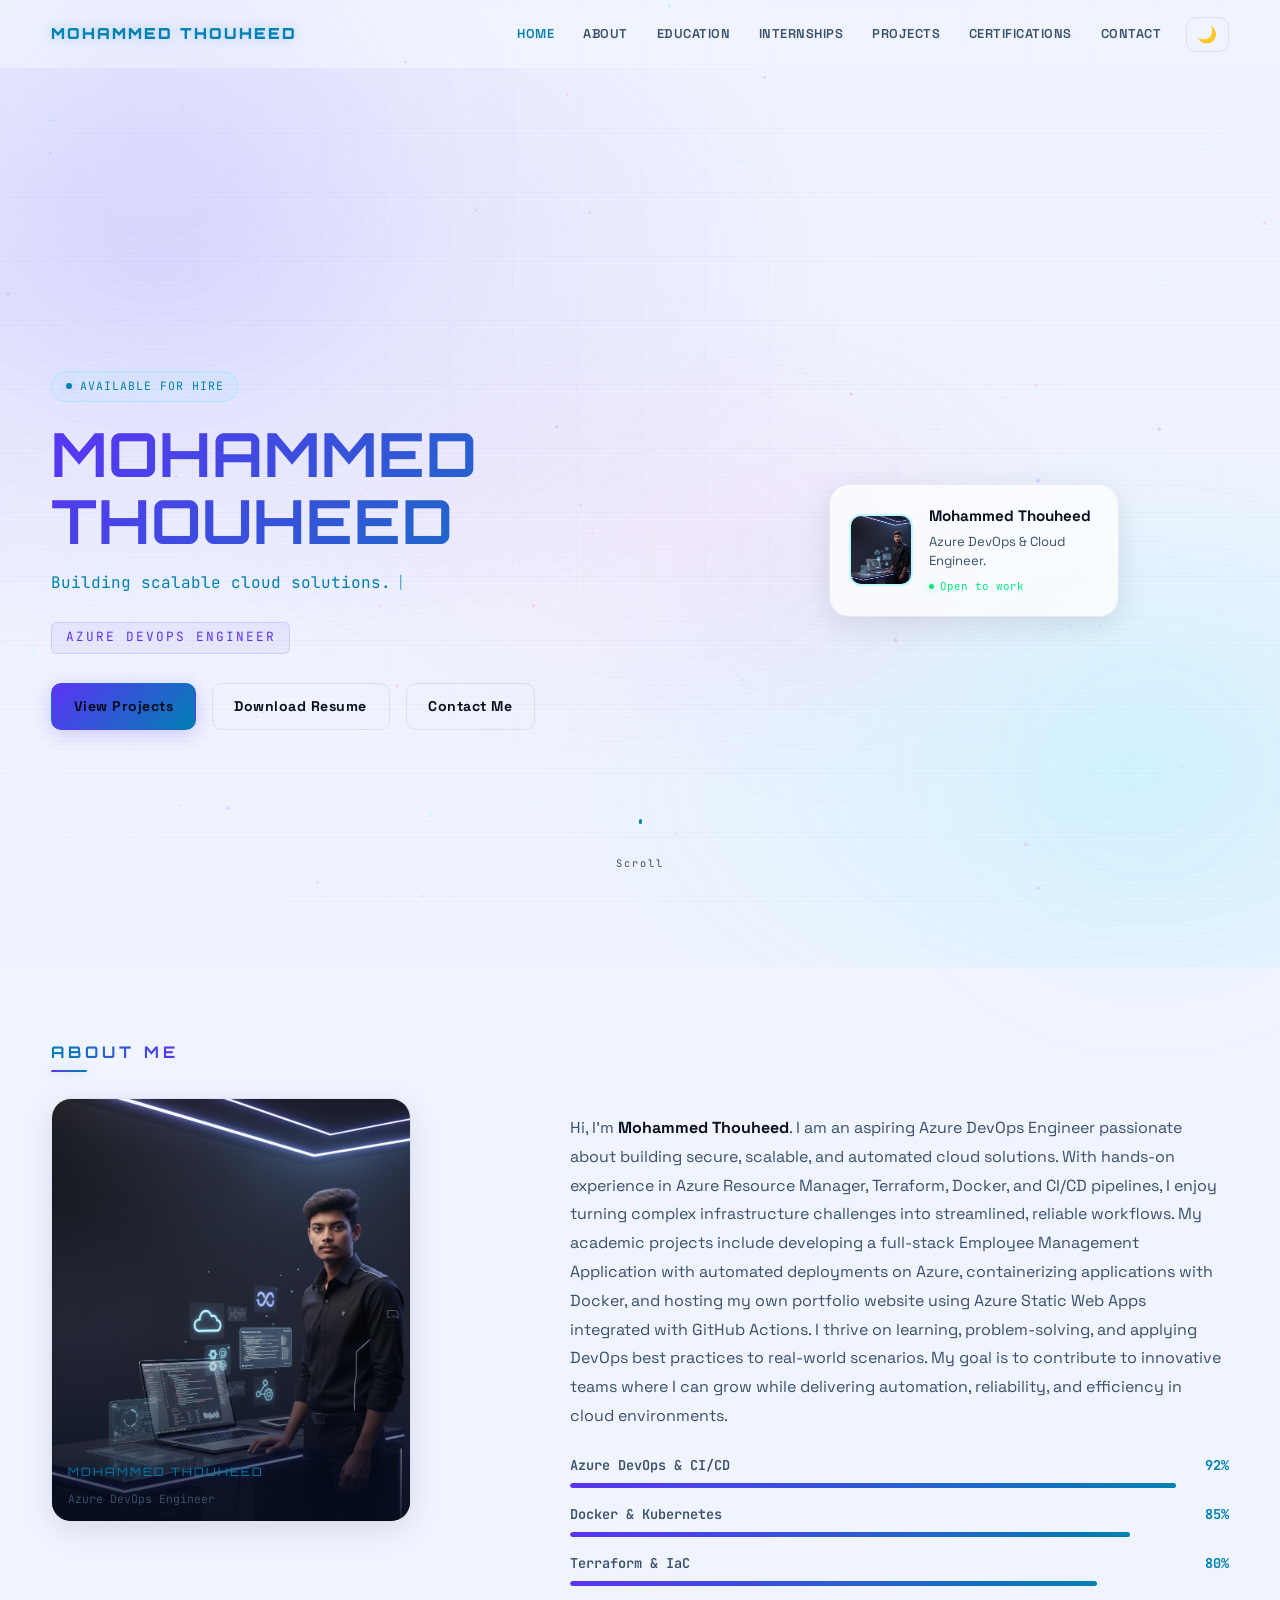
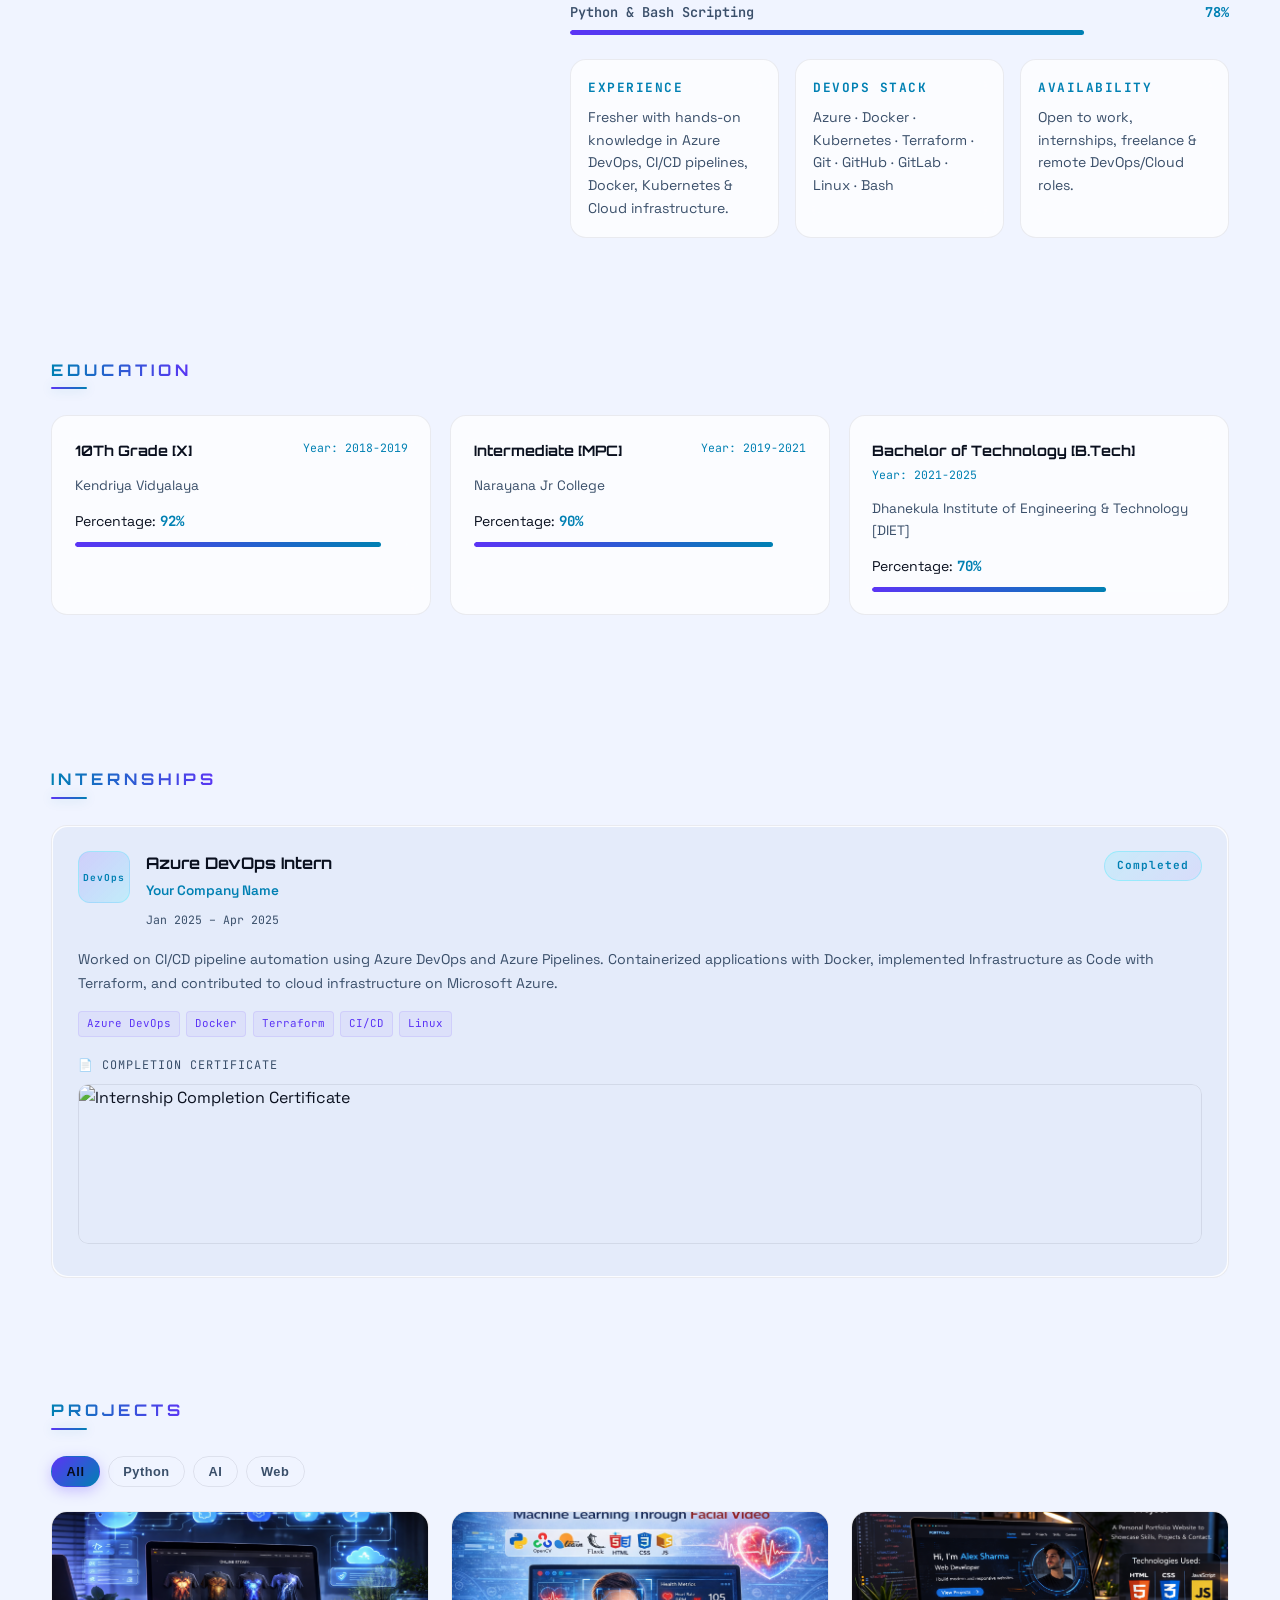
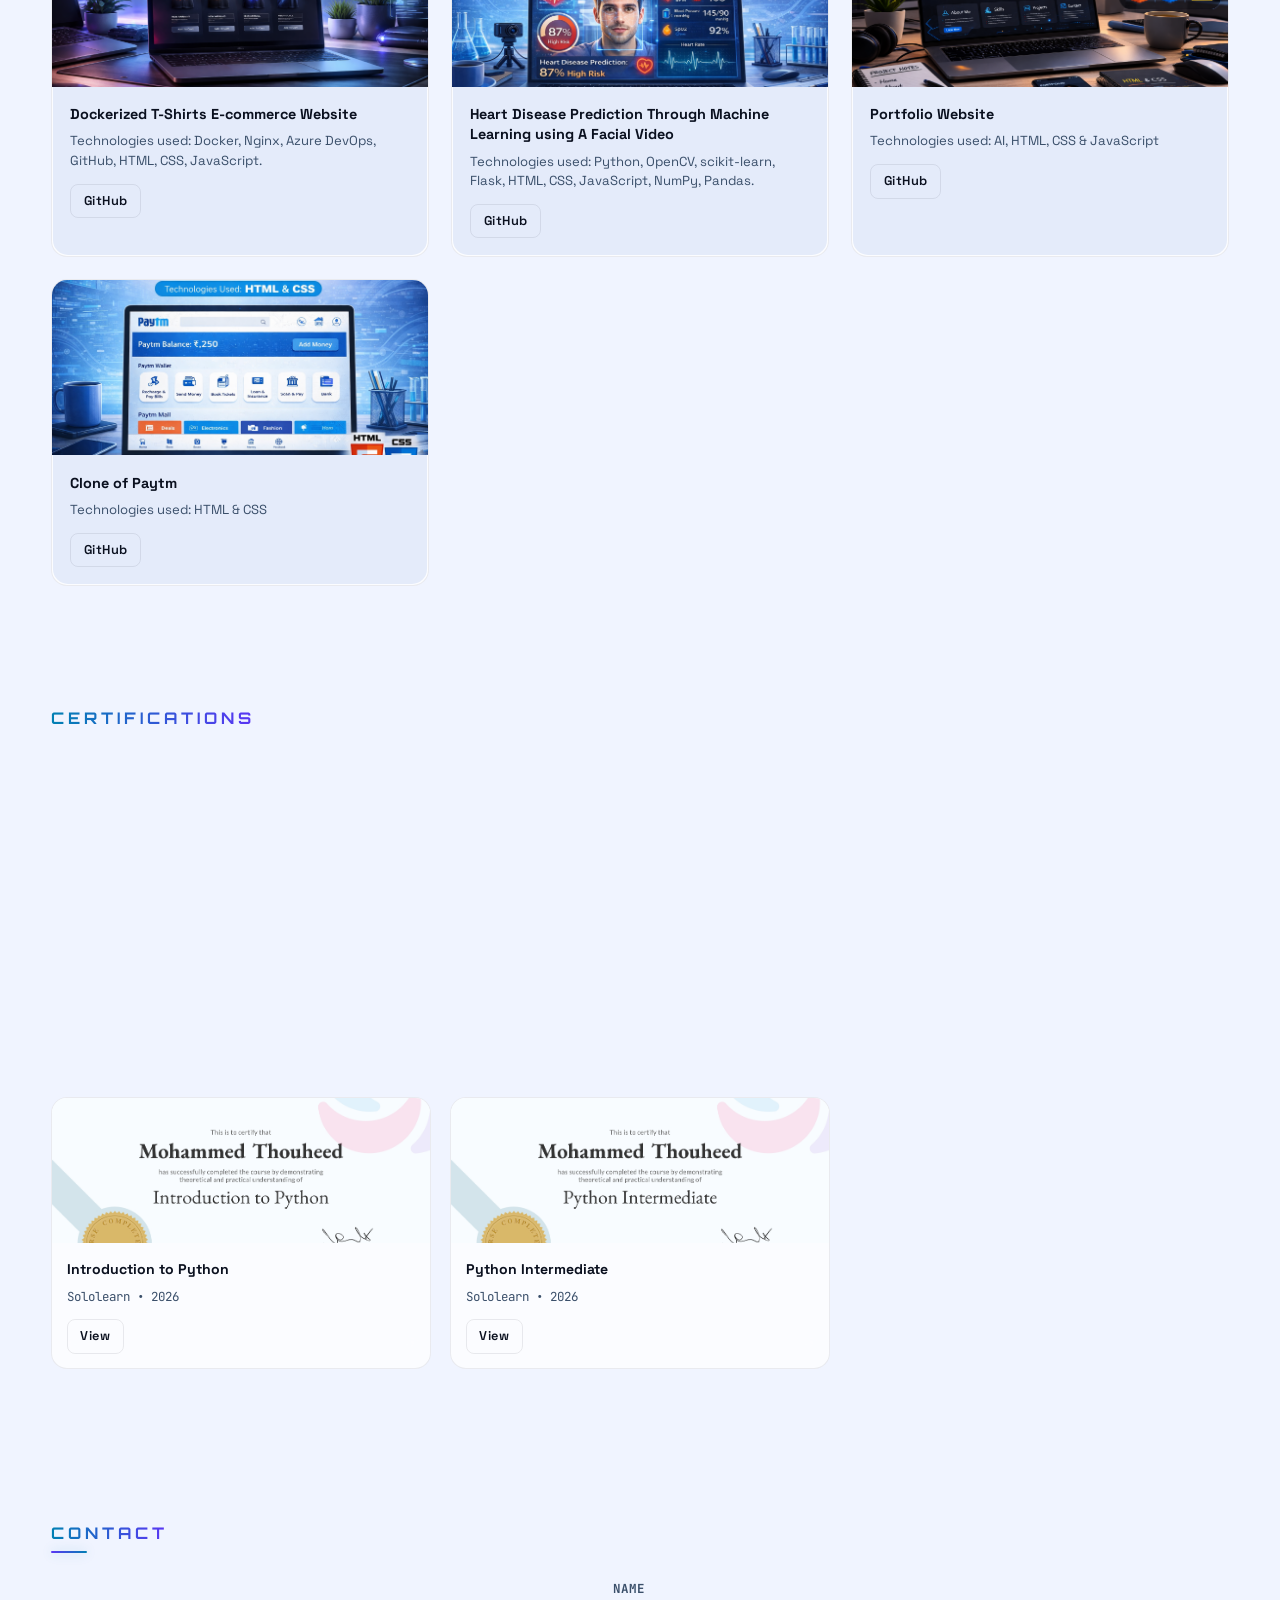
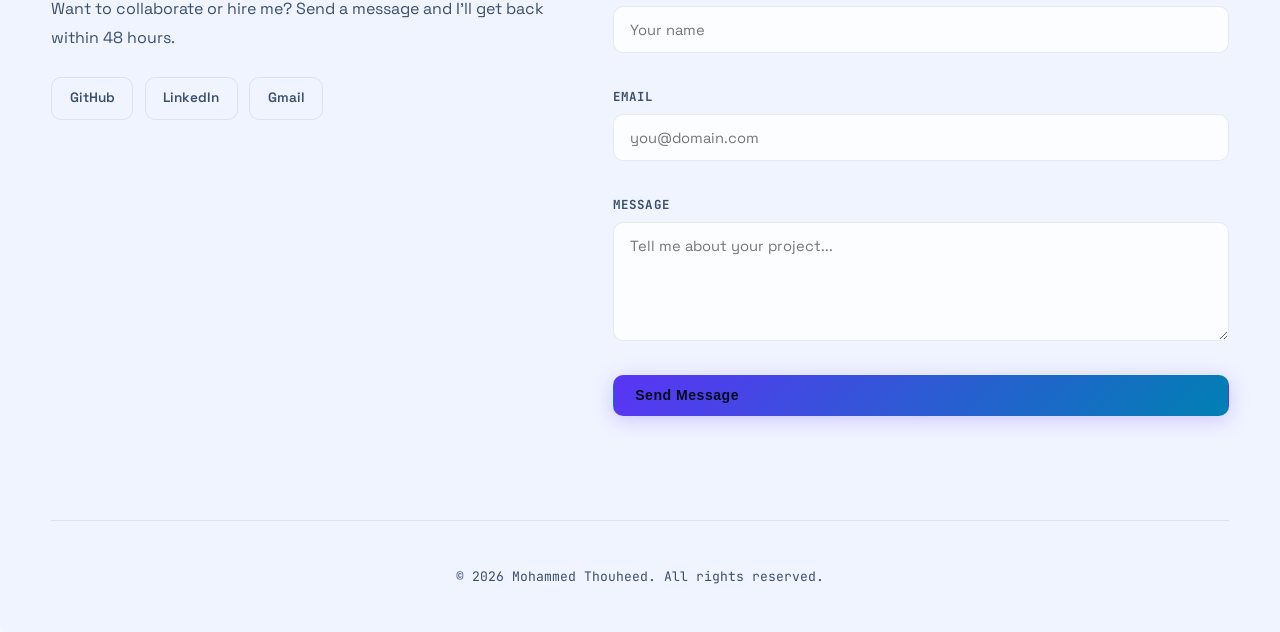
==== commit 96ee172f: "fix: update project image paths to remove underscores and replace HTML certificate entry with Docker" ====
--- a/index.html
+++ b/index.html
@@ -1,5 +1,6 @@
 <!DOCTYPE html>
 <html lang="en">
+
 <head>
   <meta charset="utf-8" />
   <meta name="viewport" content="width=device-width,initial-scale=1" />
@@ -329,7 +330,7 @@
         <!-- Project Card 1 -->
         <article class="project-card glass reveal" data-category="python">
           <div class="project-media">
-            <img src="/asserts/projects/Dockerized_Project.png" alt="Project 1" />
+            <img src="/asserts/projects/Dockerized Project.png" alt="Project 1" />
           </div>
           <div class="project-body">
             <h3>Dockerized T-Shirts E-commerce Website</h3>
@@ -344,7 +345,7 @@
         <!-- Project Card 2 -->
         <article class="project-card glass reveal" data-category="python">
           <div class="project-media">
-            <img src="/asserts/projects/Heart_Disease_Prediction.png" alt="Project 2" />
+            <img src="/asserts/projects/Heart Disease Prediction.png" alt="Project 2" />
           </div>
           <div class="project-body">
             <h3>Heart Disease Prediction Through Machine Learning using A Facial Video</h3>
@@ -360,7 +361,7 @@
         <!-- Project Card 3 -->
         <article class="project-card glass reveal" data-category="ai">
           <div class="project-media">
-            <img src="/asserts/projects/Portfolio_website.png" alt="Project 3" />
+            <img src="/asserts/projects/Portfolio website.png" alt="Project 3" />
           </div>
           <div class="project-body">
             <h3>Portfolio Website</h3>
@@ -374,7 +375,7 @@
         <!-- Project Card 4 -->
         <article class="project-card glass reveal" data-category="web">
           <div class="project-media">
-            <img src="/asserts/projects/PayTm_Clone.png" alt="Project 4" />
+            <img src="/asserts/projects/PayTm Clone.png" alt="Project 4" />
           </div>
           <div class="project-body">
             <h3>Clone of Paytm</h3>
@@ -395,18 +396,18 @@
       <div class="cert-grid" id="certGrid">
         <!-- Certificate Card 1 -->
         <article class="cert-card project-like glass reveal"
-          data-cert-link="https://www.udemy.com/certificate/UC-f82217a8-0997-422d-b012-de7111c4202e/">
-          <a class="cert-thumb-link" href="https://www.udemy.com/certificate/UC-f82217a8-0997-422d-b012-de7111c4202e/"
-            target="_blank" rel="noopener">
-            <img class="cert-thumb-small zoom-img" src="/asserts/certifications/HTML5 CSS3 and JavaScript.jpg"
-              alt="HTML5, CSS3 & JavaScript" data-full="/asserts/certifications/HTML5 CSS3 and JavaScript.jpg"
-              data-title="HTML5, CSS3 &amp; JavaScript — Udemy" />
+          data-cert-link="https://learn.kodekloud.com/user/certificate/12421fab-4c63-4395-b968-2e128e604e49">
+          <a class="cert-thumb-link"
+            href="https://learn.kodekloud.com/user/certificate/12421fab-4c63-4395-b968-2e128e604e49" target="_blank"
+            rel="noopener">
+            <img class="cert-thumb-small zoom-img" src="/asserts/certifications/Docker_KodeKloud.jpg" alt="Docker"
+              data-full="/asserts/certifications/Docker_KodeKloud.jpg" data-title="Docker - kodekloud" />
           </a>
           <div class="cert-body-compact">
-            <h4>HTML5, CSS3 & JavaScript</h4>
-            <p class="issuer">Udemy • 2026</p>
+            <h4>Docker</h4>
+            <p class="issuer">KodeKloud • 2026</p>
             <div class="cert-actions">
-              <a class="btn small" href="/asserts/certifications/HTML5 CSS3 and JavaScript.jpg" target="_blank"
+              <a class="btn small" href="/asserts/certifications/Docker_KodeKloud.jpg" target="_blank"
                 rel="noopener">View</a>
             </div>
           </div>
@@ -549,4 +550,5 @@
   <!-- Main script -->
   <script src="/script.js"></script>
 </body>
+
 </html>
--- a/style.css
+++ b/style.css
@@ -1283,4 +1283,257 @@
   .project-grid { grid-template-columns: repeat(3,1fr); }
   .education-grid { grid-template-columns: repeat(3,1fr); }
   .cert-grid { grid-template-columns: repeat(3,1fr); }
-}+}
+/* =========================
+   INTERNSHIPS SECTION
+   ========================= */
+.internships { padding-bottom: 3rem; }
+.internship-grid {
+  display: grid;
+  grid-template-columns: repeat(auto-fit, minmax(420px, 1fr));
+  gap: 1.8rem;
+}
+.internship-card {
+  border-radius: var(--radius);
+  padding: 1.6rem;
+  border: 1px solid var(--glass-border);
+  position: relative;
+  overflow: hidden;
+  transition: all var(--medium) cubic-bezier(0.34,1.56,0.64,1);
+}
+.internship-card::before {
+  content: '';
+  position: absolute;
+  inset: -1px;
+  border-radius: var(--radius);
+  background: linear-gradient(135deg, var(--accent), var(--accent-2), var(--accent-3));
+  background-size: 300% 300%;
+  z-index: 0;
+  opacity: 0;
+  transition: opacity var(--medium) ease;
+  pointer-events: none;
+  animation: borderGradAnim 3s linear infinite;
+}
+.internship-card::after {
+  content: '';
+  position: absolute;
+  inset: 1px;
+  border-radius: calc(var(--radius) - 1px);
+  background: var(--bg);
+  z-index: 0;
+  pointer-events: none;
+}
+:root[data-theme='light'] .internship-card::after { background: var(--bg2); }
+.internship-card > * { position: relative; z-index: 1; }
+.internship-card:hover {
+  transform: translateY(-12px);
+  box-shadow: 0 30px 70px rgba(0,0,0,0.5), var(--purple-glow);
+}
+.internship-card:hover::before { opacity: 1; }
+
+.intern-header {
+  display: flex;
+  align-items: flex-start;
+  gap: 1rem;
+  margin-bottom: 1rem;
+  flex-wrap: wrap;
+}
+.intern-company-logo {
+  width: 52px; height: 52px;
+  border-radius: 12px;
+  background: linear-gradient(135deg, rgba(124,92,255,0.2), rgba(0,240,255,0.15));
+  border: 1px solid rgba(0,240,255,0.2);
+  display: flex;
+  align-items: center;
+  justify-content: center;
+  flex-shrink: 0;
+}
+.intern-logo-text {
+  font-family: var(--font-mono);
+  font-size: 0.6rem;
+  color: var(--accent-2);
+  font-weight: 700;
+  letter-spacing: 1px;
+  text-align: center;
+}
+.intern-meta { flex: 1; min-width: 160px; }
+.intern-role {
+  margin: 0 0 0.2rem;
+  font-size: 1rem;
+  font-weight: 700;
+  font-family: var(--font-futuristic);
+  color: var(--text);
+}
+.intern-company {
+  margin: 0 0 0.25rem;
+  color: var(--accent-2);
+  font-size: 0.85rem;
+  font-weight: 600;
+}
+.intern-duration {
+  font-family: var(--font-mono);
+  font-size: 0.72rem;
+  color: var(--muted);
+}
+.intern-badge {
+  padding: 0.3rem 0.75rem;
+  border-radius: 999px;
+  background: linear-gradient(135deg, rgba(0,240,255,0.12), rgba(124,92,255,0.1));
+  border: 1px solid rgba(0,240,255,0.25);
+  color: var(--accent-2);
+  font-size: 0.7rem;
+  font-weight: 700;
+  font-family: var(--font-mono);
+  letter-spacing: 1px;
+  white-space: nowrap;
+  align-self: flex-start;
+}
+.intern-desc {
+  color: var(--muted);
+  font-size: 0.88rem;
+  line-height: 1.7;
+  margin: 0 0 1rem;
+}
+.intern-tags {
+  display: flex;
+  flex-wrap: wrap;
+  gap: 0.4rem;
+  margin-bottom: 1.2rem;
+}
+
+/* Certificate thumbnail in internship card */
+.intern-cert-section { margin-top: 0.6rem; }
+.intern-cert-label {
+  font-family: var(--font-mono);
+  font-size: 0.74rem;
+  color: var(--muted);
+  margin: 0 0 0.6rem;
+  text-transform: uppercase;
+  letter-spacing: 1px;
+}
+.intern-cert-thumb-wrap {
+  position: relative;
+  display: inline-block;
+  width: 100%;
+  border-radius: var(--radius-sm);
+  overflow: hidden;
+  cursor: pointer;
+}
+.intern-cert-thumb {
+  width: 100%;
+  height: 160px;
+  object-fit: cover;
+  display: block;
+  border-radius: var(--radius-sm);
+  transition: transform 500ms ease, filter 500ms ease;
+  border: 1px solid var(--glass-border);
+}
+.intern-cert-thumb-wrap:hover .intern-cert-thumb {
+  transform: scale(1.04);
+  filter: brightness(0.65) saturate(1.2);
+}
+.intern-cert-overlay {
+  position: absolute;
+  inset: 0;
+  background: linear-gradient(135deg, rgba(124,92,255,0.6), rgba(0,240,255,0.45));
+  display: flex;
+  align-items: center;
+  justify-content: center;
+  opacity: 0;
+  transition: opacity var(--medium) ease;
+  border-radius: var(--radius-sm);
+}
+.intern-cert-overlay span {
+  color: white;
+  font-weight: 700;
+  font-family: var(--font-mono);
+  font-size: 0.8rem;
+  letter-spacing: 2px;
+  text-shadow: 0 2px 8px rgba(0,0,0,0.4);
+}
+.intern-cert-thumb-wrap:hover .intern-cert-overlay { opacity: 1; }
+
+/* Clickable cursor for zoom images */
+.zoom-img { cursor: zoom-in !important; }
+.cert-thumb-link .zoom-img { cursor: zoom-in !important; }
+
+/* =========================
+   IMAGE LIGHTBOX MODAL
+   ========================= */
+.img-modal {
+  display: none;
+  position: fixed;
+  inset: 0;
+  z-index: 9998;
+  align-items: center;
+  justify-content: center;
+}
+.img-modal.open { display: flex; }
+.img-modal-backdrop {
+  position: absolute;
+  inset: 0;
+  background: rgba(3,10,23,0.92);
+  backdrop-filter: blur(16px);
+  cursor: pointer;
+}
+.img-modal-inner {
+  position: relative;
+  z-index: 1;
+  display: flex;
+  flex-direction: column;
+  align-items: center;
+  gap: 0.8rem;
+  max-width: 90vw;
+  max-height: 92vh;
+  animation: modalPop 340ms cubic-bezier(0.34,1.56,0.64,1) forwards;
+}
+@keyframes modalPop {
+  from { opacity: 0; transform: scale(0.82); }
+  to   { opacity: 1; transform: scale(1); }
+}
+.img-modal-img {
+  max-width: 88vw;
+  max-height: 80vh;
+  object-fit: contain;
+  border-radius: var(--radius);
+  border: 1px solid rgba(0,240,255,0.18);
+  box-shadow: 0 30px 90px rgba(0,0,0,0.7), var(--neon-glow);
+  display: block;
+}
+.img-modal-title {
+  color: var(--accent-2);
+  font-family: var(--font-mono);
+  font-size: 0.8rem;
+  letter-spacing: 1.5px;
+  text-align: center;
+  margin: 0;
+  text-shadow: var(--neon-glow);
+}
+.img-modal-close {
+  position: absolute;
+  top: -3rem;
+  right: 0;
+  background: rgba(255,255,255,0.06);
+  border: 1px solid rgba(255,255,255,0.12);
+  color: var(--text);
+  width: 36px; height: 36px;
+  border-radius: 50%;
+  font-size: 1.3rem;
+  line-height: 1;
+  cursor: pointer !important;
+  display: flex;
+  align-items: center;
+  justify-content: center;
+  transition: all var(--fast) ease;
+}
+.img-modal-close:hover {
+  background: rgba(255,78,205,0.18);
+  border-color: rgba(255,78,205,0.4);
+  color: #ff4ecd;
+  transform: rotate(90deg) scale(1.1);
+}
+
+/* Responsive internships */
+@media (max-width: 900px) {
+  .internship-grid { grid-template-columns: 1fr; }
+}
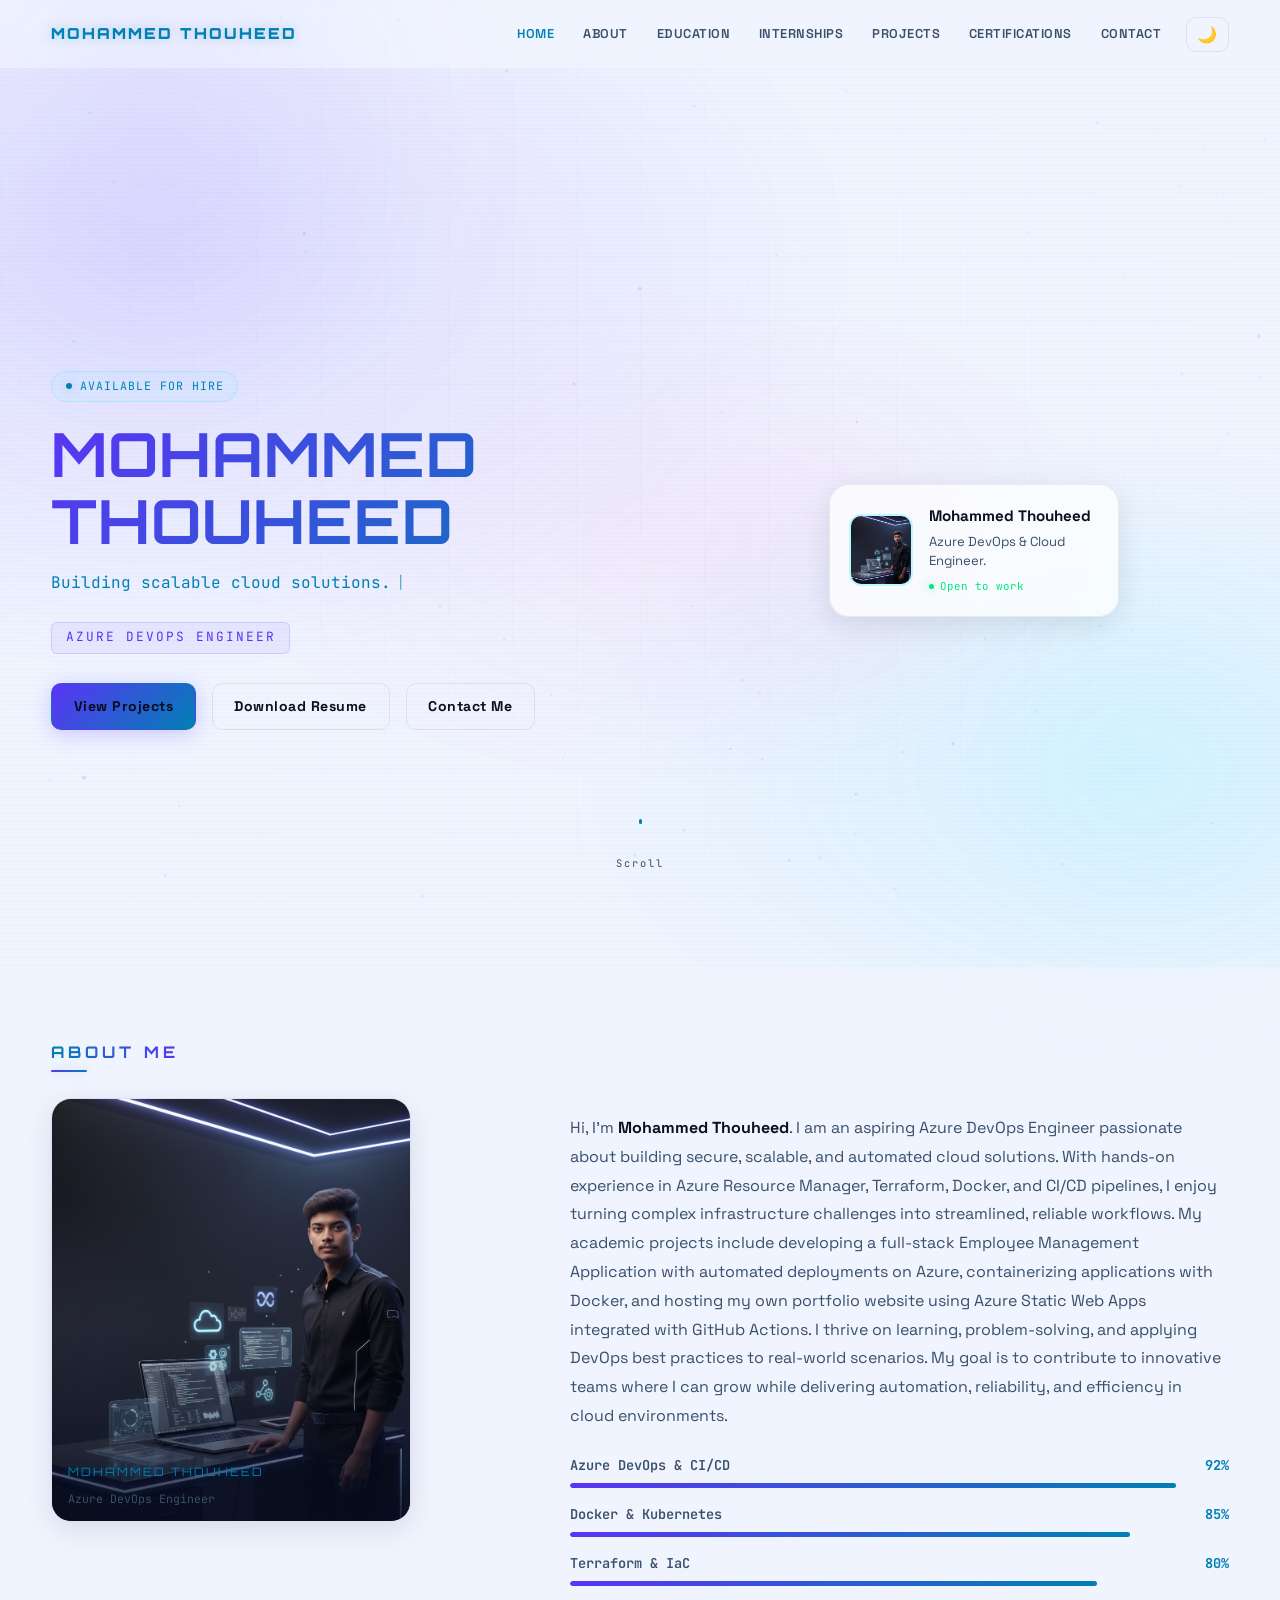
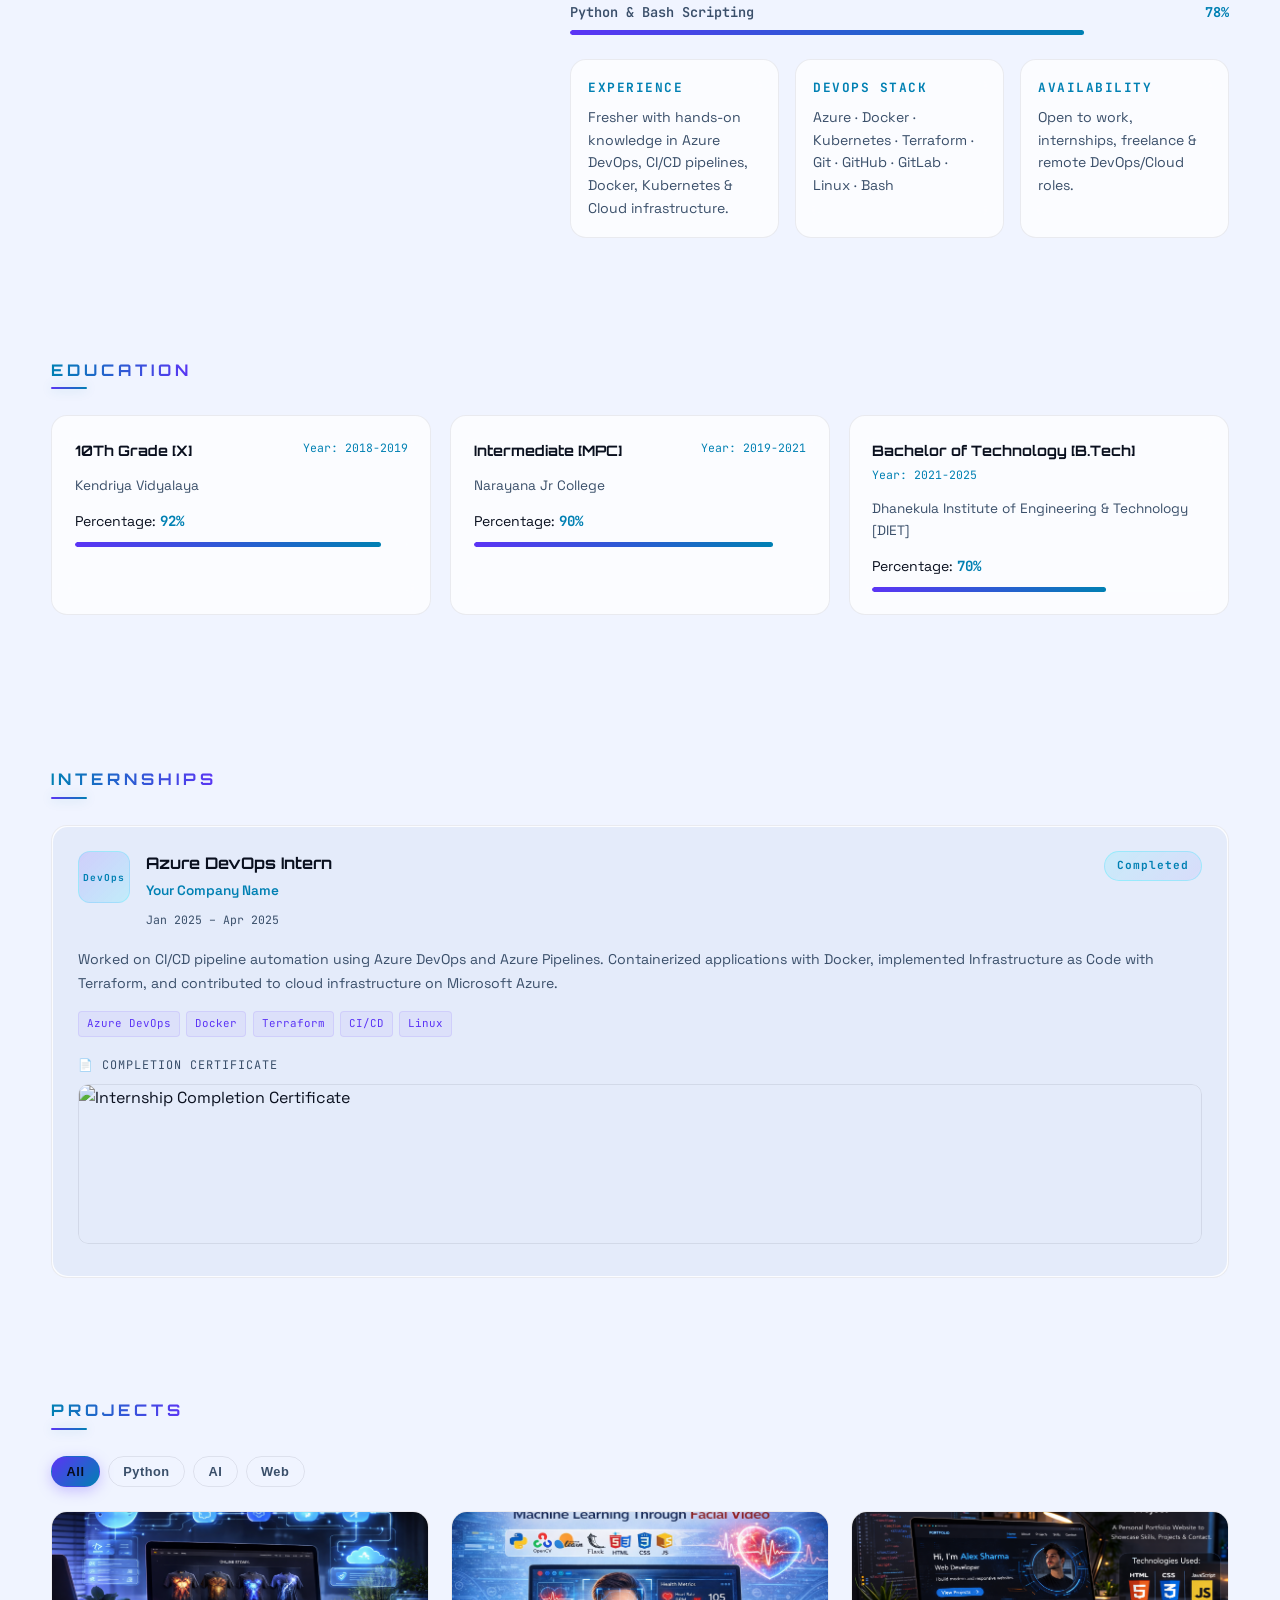
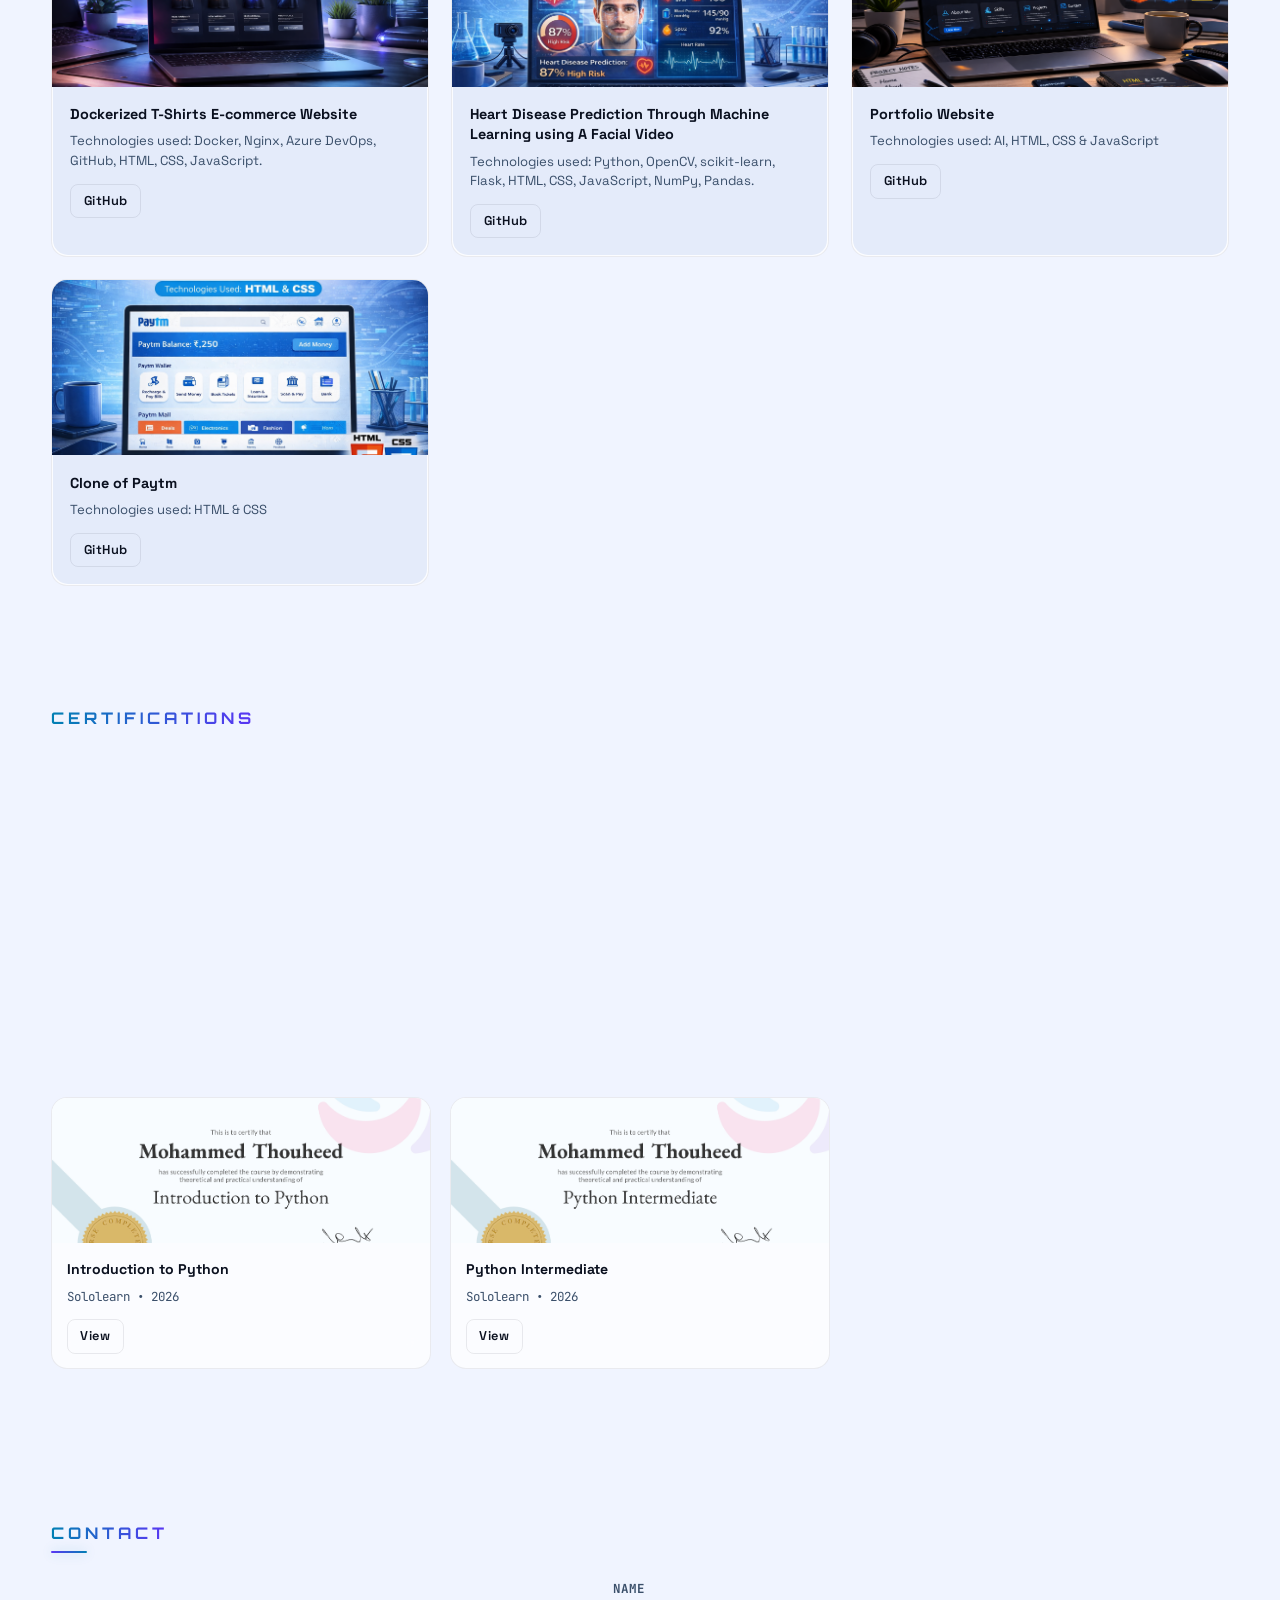
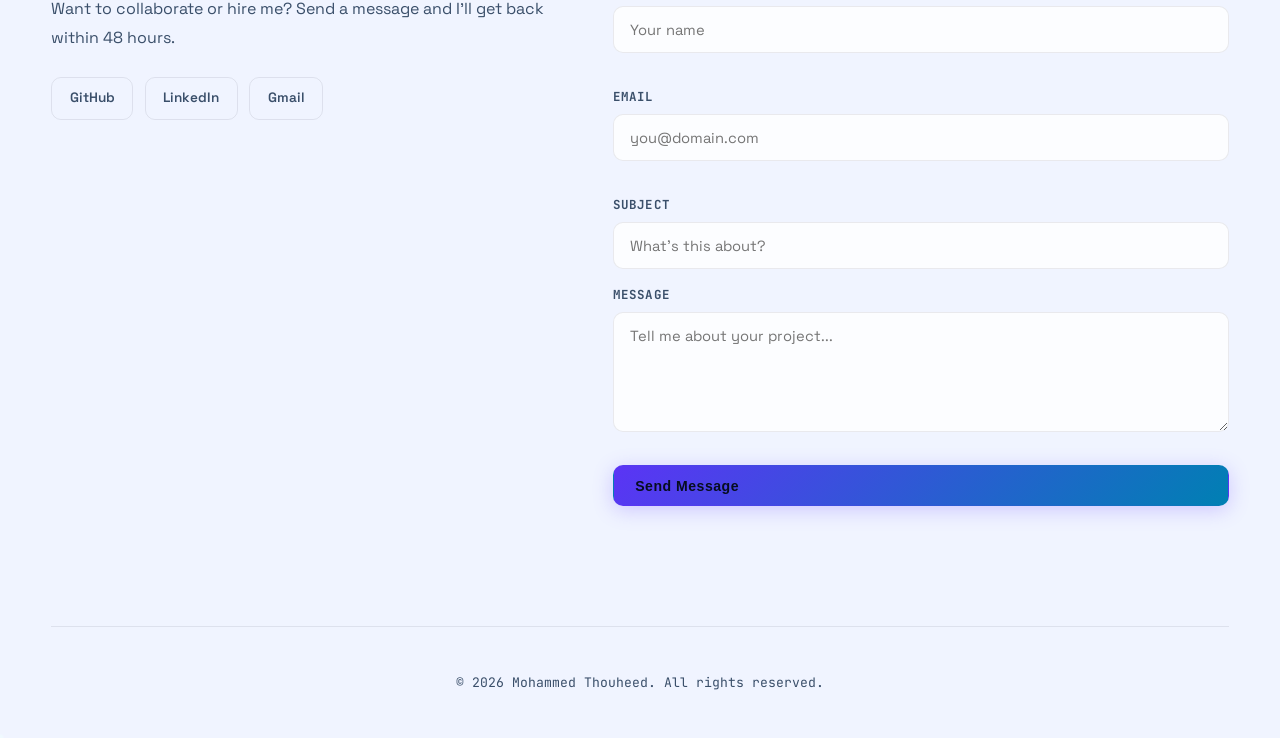
==== commit 8b599803: "refactor: normalize CSS spacing and formatting across project stylesheets" ====
--- a/index.html
+++ b/index.html
@@ -16,6 +16,15 @@
 
   <!-- Meta for theme color -->
   <meta name="theme-color" content="#0f1724" />
+
+  <!-- EmailJS SDK -->
+  <script src="https://cdn.jsdelivr.net/npm/@emailjs/browser@4/dist/email.min.js"></script>
+  <script>
+    // #CUSTOMIZE: Replace with your EmailJS Public Key
+    (function () {
+      emailjs.init({ publicKey: "nT7Spyh1VlMB8WQhF" });
+    })();
+  </script>
 </head>
 
 <body>
@@ -301,6 +310,15 @@
             </div>
           </div>
         </article>
+
+        <!-- Add more internship cards below as needed -->
+        <!-- Example placeholder for second internship -->
+        <!--
+        <article class="internship-card glass reveal">
+          ...
+        </article>
+        -->
+
       </div>
     </section>
 
@@ -396,18 +414,18 @@
       <div class="cert-grid" id="certGrid">
         <!-- Certificate Card 1 -->
         <article class="cert-card project-like glass reveal"
-          data-cert-link="https://learn.kodekloud.com/user/certificate/12421fab-4c63-4395-b968-2e128e604e49">
-          <a class="cert-thumb-link"
-            href="https://learn.kodekloud.com/user/certificate/12421fab-4c63-4395-b968-2e128e604e49" target="_blank"
-            rel="noopener">
-            <img class="cert-thumb-small zoom-img" src="/asserts/certifications/Docker_KodeKloud.jpg" alt="Docker"
-              data-full="/asserts/certifications/Docker_KodeKloud.jpg" data-title="Docker - kodekloud" />
+          data-cert-link="https://www.udemy.com/certificate/UC-f82217a8-0997-422d-b012-de7111c4202e/">
+          <a class="cert-thumb-link" href="https://www.udemy.com/certificate/UC-f82217a8-0997-422d-b012-de7111c4202e/"
+            target="_blank" rel="noopener">
+            <img class="cert-thumb-small zoom-img" src="/asserts/certifications/HTML5 CSS3 and JavaScript.jpg"
+              alt="HTML5, CSS3 & JavaScript" data-full="/asserts/certifications/HTML5 CSS3 and JavaScript.jpg"
+              data-title="HTML5, CSS3 &amp; JavaScript — Udemy" />
           </a>
           <div class="cert-body-compact">
-            <h4>Docker</h4>
-            <p class="issuer">KodeKloud • 2026</p>
+            <h4>HTML5, CSS3 & JavaScript</h4>
+            <p class="issuer">Udemy • 2026</p>
             <div class="cert-actions">
-              <a class="btn small" href="/asserts/certifications/Docker_KodeKloud.jpg" target="_blank"
+              <a class="btn small" href="/asserts/certifications/HTML5 CSS3 and JavaScript.jpg" target="_blank"
                 rel="noopener">View</a>
             </div>
           </div>
@@ -514,14 +532,19 @@
           <form id="contactForm" class="contact-form" novalidate>
             <div class="form-row">
               <label for="name">Name</label>
-              <input id="name" name="name" type="text" placeholder="Your name" required />
+              <input id="name" name="from_name" type="text" placeholder="Your name" required />
               <small class="error" id="nameError"></small>
             </div>
 
             <div class="form-row">
               <label for="email">Email</label>
-              <input id="email" name="email" type="email" placeholder="you@domain.com" required />
+              <input id="email" name="reply_to" type="email" placeholder="you@domain.com" required />
               <small class="error" id="emailError"></small>
+            </div>
+
+            <div class="form-row">
+              <label for="subject">Subject</label>
+              <input id="subject" name="subject" type="text" placeholder="What's this about?" />
             </div>
 
             <div class="form-row">
@@ -532,10 +555,14 @@
             </div>
 
             <div class="form-row">
-              <button type="submit" class="btn primary">Send Message</button>
+              <button type="submit" class="btn primary" id="submitBtn">
+                <span id="submitText">Send Message</span>
+                <span id="submitSpinner" class="btn-spinner" style="display:none"></span>
+              </button>
             </div>
 
             <div id="formSuccess" class="form-success" role="status" aria-live="polite"></div>
+            <div id="formError" class="form-error" role="alert" aria-live="polite"></div>
           </form>
         </div>
       </div>
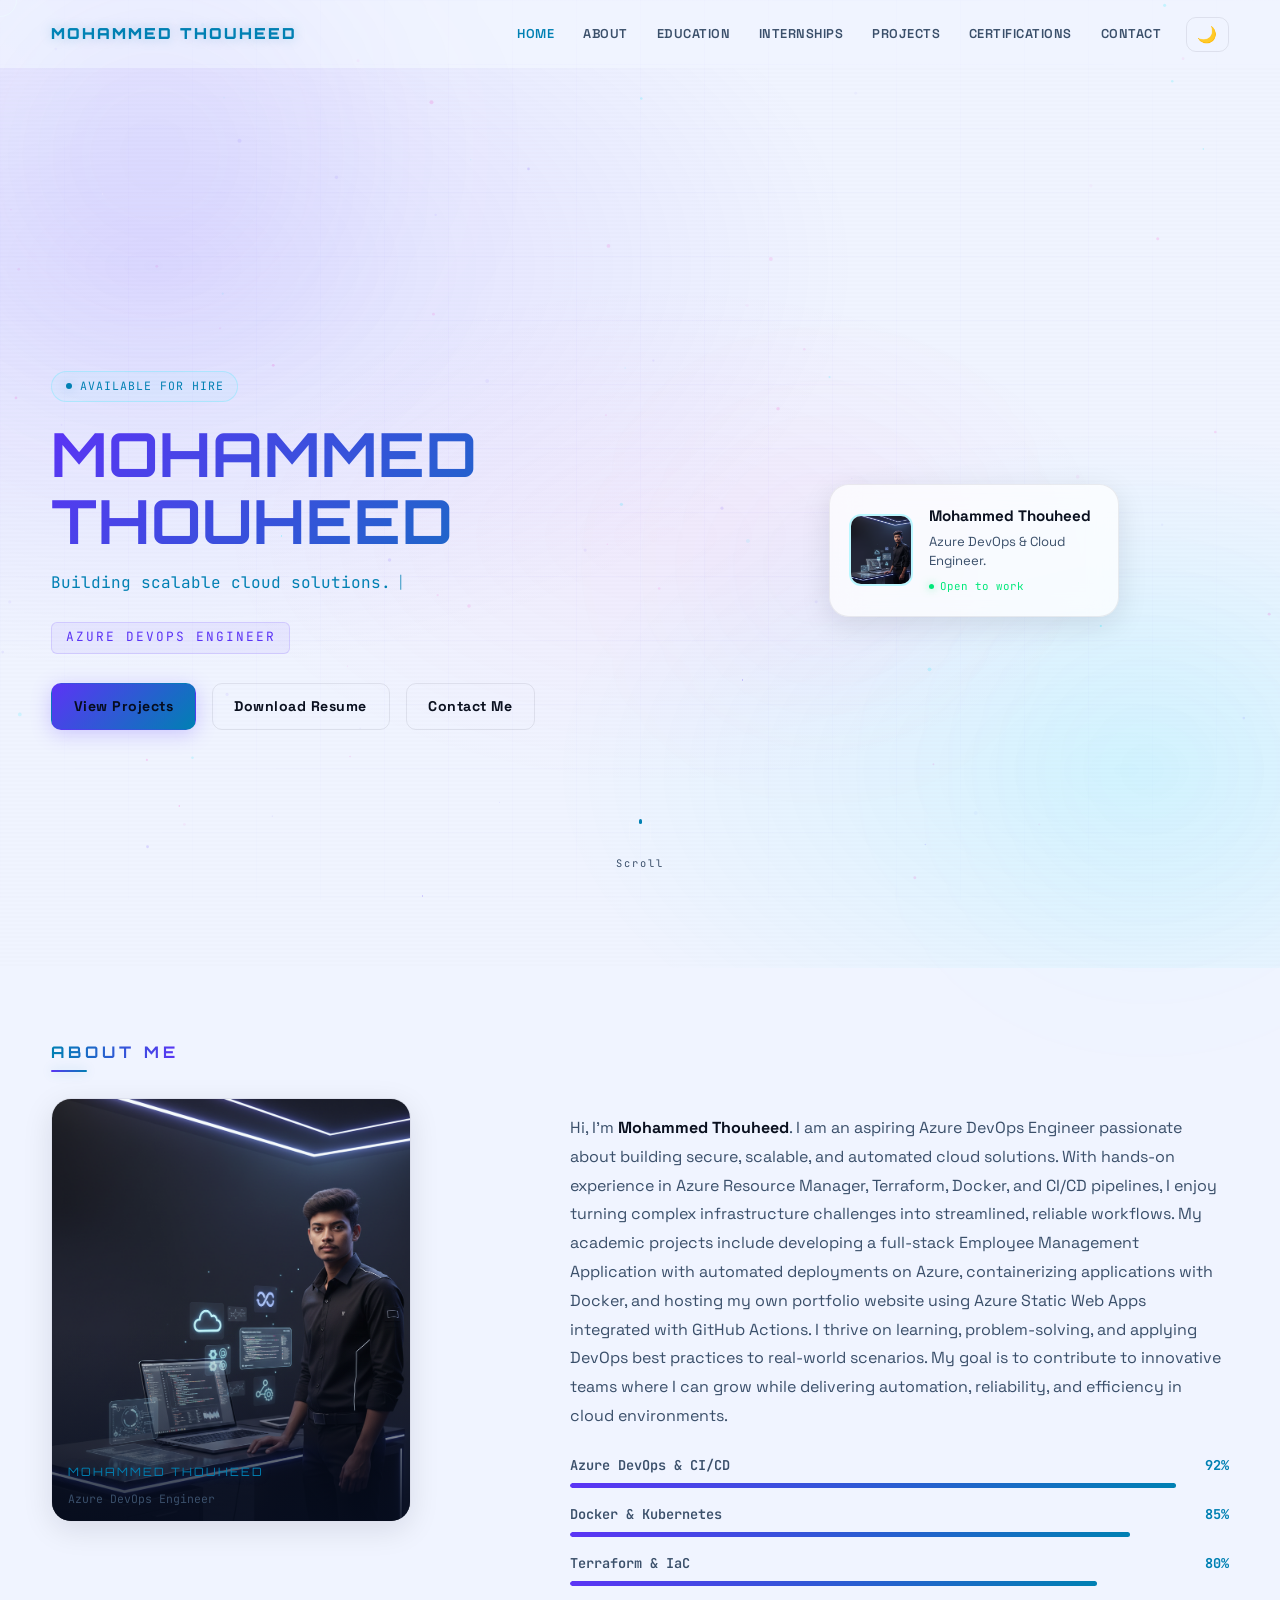
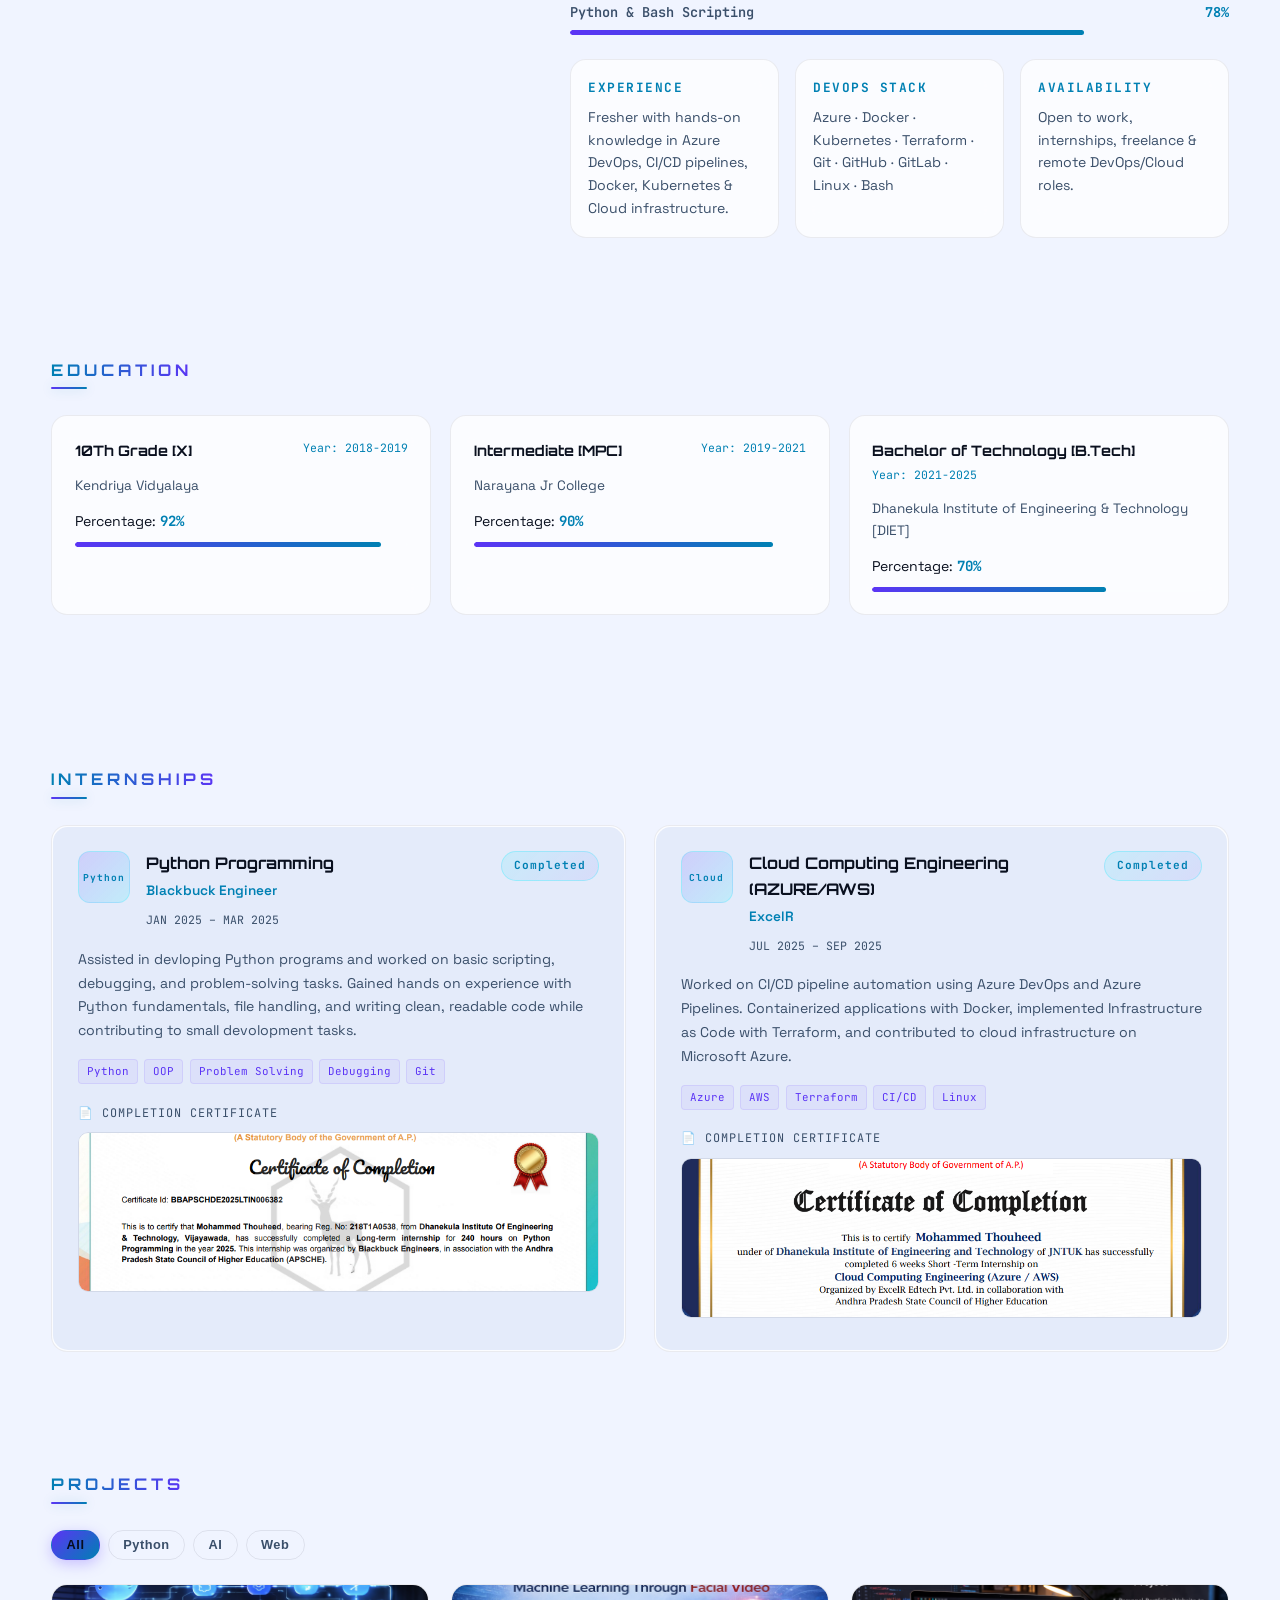
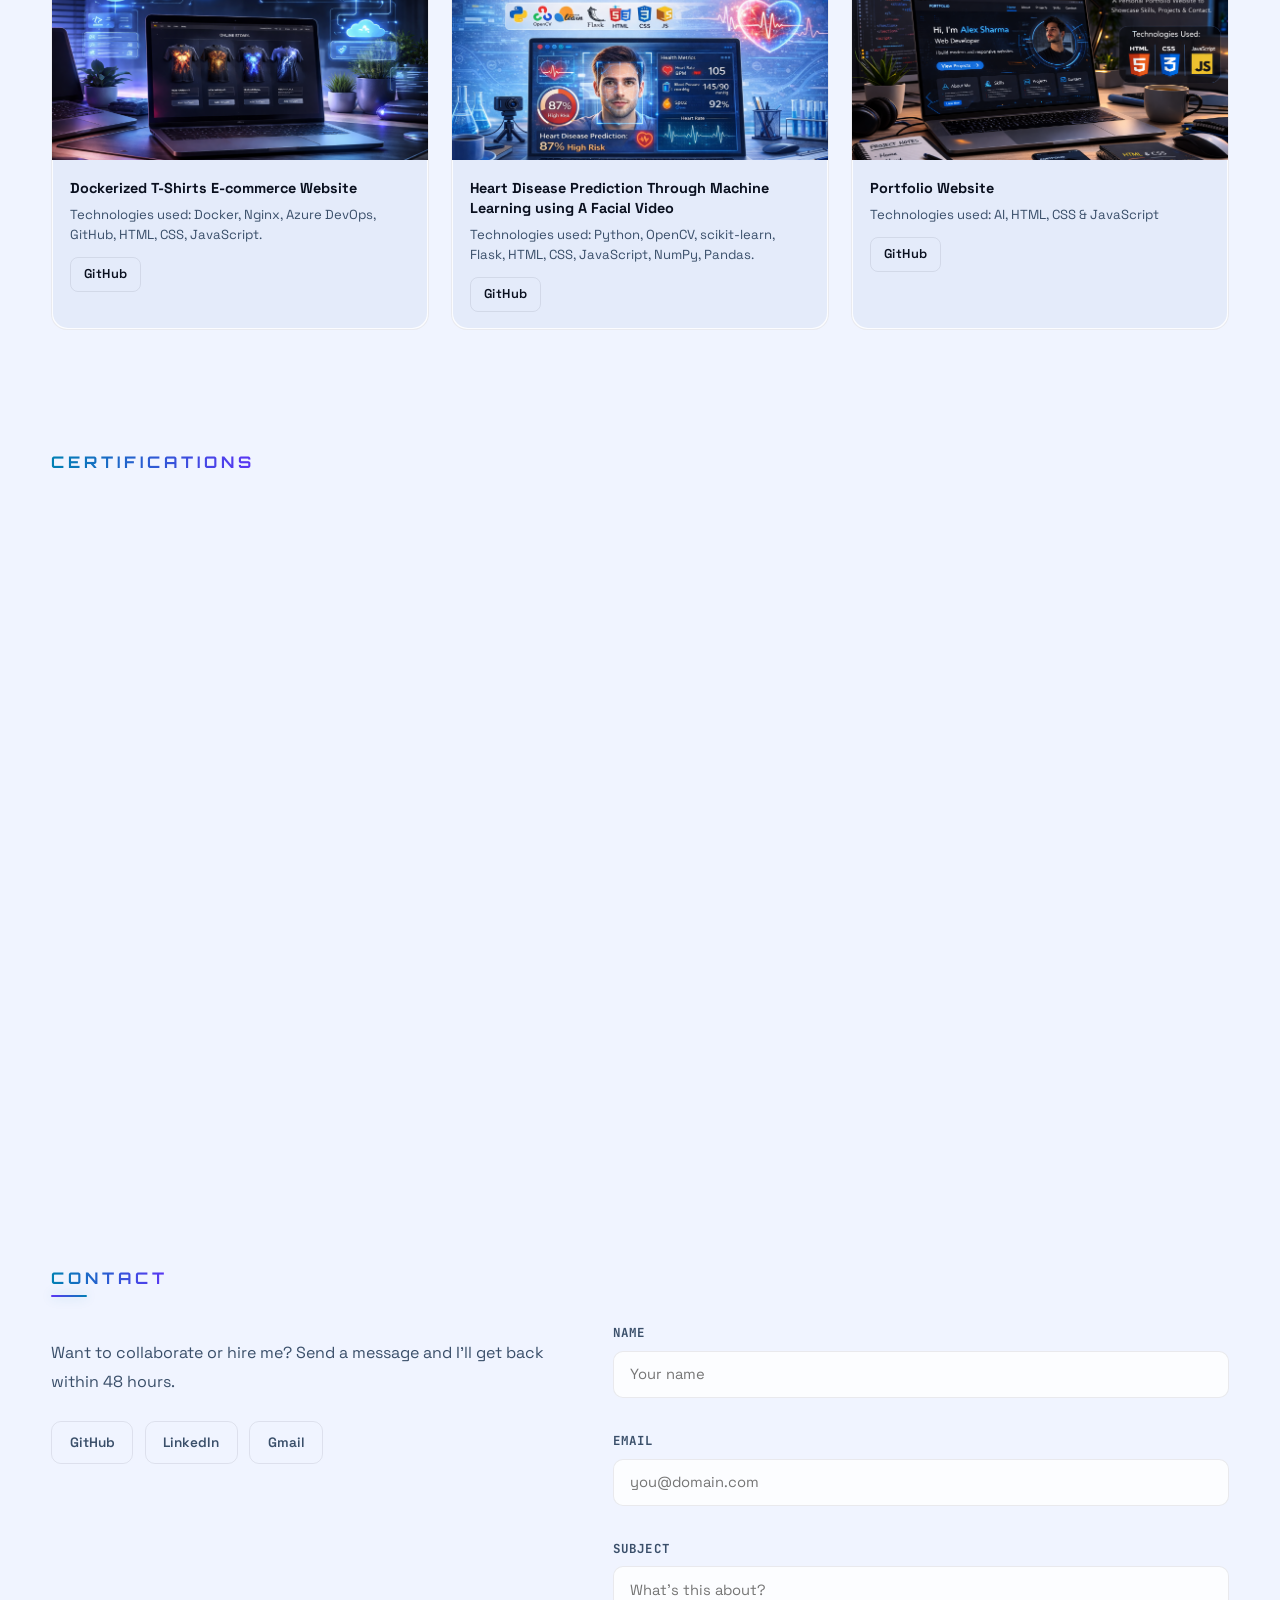
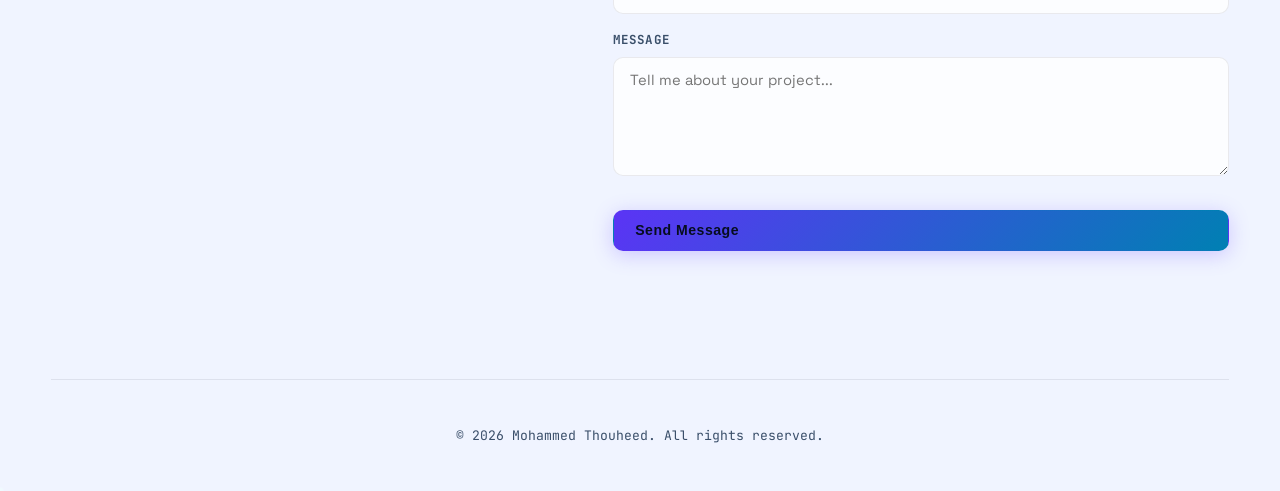
==== commit 352224a2: "made changes in the internship section" ====
--- a/index.html
+++ b/index.html
@@ -272,12 +272,55 @@
         <article class="internship-card glass reveal">
           <div class="intern-header">
             <div class="intern-company-logo">
-              <span class="intern-logo-text">DevOps</span>
+              <span class="intern-logo-text">Python</span>
             </div>
             <div class="intern-meta">
-              <h3 class="intern-role">Azure DevOps Intern</h3>
-              <p class="intern-company"><!-- #CUSTOMIZE: Add company name --> Your Company Name</p>
-              <span class="intern-duration"><!-- #CUSTOMIZE: Add duration --> Jan 2025 – Apr 2025</span>
+              <h3 class="intern-role">Python Programming</h3>
+              <p class="intern-company"><!-- #CUSTOMIZE: Add company name --> Blackbuck Engineer</p>
+              <span class="intern-duration"><!-- #CUSTOMIZE: Add duration --> JAN 2025 – MAR 2025</span>
+            </div>
+            <span class="intern-badge">Completed</span>
+          </div>
+
+          <p class="intern-desc">
+            <!-- #CUSTOMIZE: Add internship description -->
+            Assisted in devloping Python programs and worked on basic scripting, debugging, and problem-solving tasks.
+            Gained hands on experience with Python fundamentals, file handling, and writing clean, readable code while
+            contributing to small devolopment tasks.
+          </p>
+
+          <div class="intern-tags">
+            <span class="tech-tag">Python</span>
+            <span class="tech-tag">OOP</span>
+            <span class="tech-tag">Problem Solving</span>
+            <span class="tech-tag">Debugging</span>
+            <span class="tech-tag">Git</span>
+          </div>
+
+          <!-- Completion Certificate -->
+          <div class="intern-cert-section">
+            <p class="intern-cert-label">📄 Completion Certificate</p>
+            <div class="intern-cert-thumb-wrap">
+              <img class="intern-cert-thumb zoom-img" src="/asserts/internships/Blackbuck_Internship.png"
+                alt="Internship Completion Certificate" data-full="/asserts/internships/Blackbuck_Internship.png"
+                data-title="Python Programming Internship — Completion Certificate" />
+              <div class="intern-cert-overlay">
+                <span>🔍 Click to Enlarge</span>
+              </div>
+            </div>
+          </div>
+        </article>
+
+        <!-- Internship Card 2 -->
+        <article class="internship-card glass reveal">
+          <div class="intern-header">
+            <div class="intern-company-logo">
+              <span class="intern-logo-text">Cloud</span>
+            </div>
+            <div class="intern-meta">
+              <h3 class="intern-role">Cloud Computing Engineering (AZURE/AWS)</h3>
+              <p class="intern-company"><!-- #CUSTOMIZE: Add company name --> ExcelR</p>
+              <span class="intern-duration"><!-- #CUSTOMIZE: Add duration --> JUL 2025 – SEP 2025</span>
             </div>
             <span class="intern-badge">Completed</span>
           </div>
@@ -290,8 +333,8 @@
           </p>
 
           <div class="intern-tags">
-            <span class="tech-tag">Azure DevOps</span>
-            <span class="tech-tag">Docker</span>
+            <span class="tech-tag">Azure</span>
+            <span class="tech-tag">AWS</span>
             <span class="tech-tag">Terraform</span>
             <span class="tech-tag">CI/CD</span>
             <span class="tech-tag">Linux</span>
@@ -301,24 +344,15 @@
           <div class="intern-cert-section">
             <p class="intern-cert-label">📄 Completion Certificate</p>
             <div class="intern-cert-thumb-wrap">
-              <img class="intern-cert-thumb zoom-img" src="/asserts/certifications/internship-completion.jpg"
-                alt="Internship Completion Certificate" data-full="/asserts/certifications/internship-completion.jpg"
-                data-title="Azure DevOps Internship — Completion Certificate" />
+              <img class="intern-cert-thumb zoom-img" src="/asserts/internships/ExcelR_Internship.png"
+                alt="Internship Completion Certificate" data-full="/asserts/internships/ExcelR_Internship.png"
+                data-title="Cloud Computing Internship — Completion Certificate" />
               <div class="intern-cert-overlay">
                 <span>🔍 Click to Enlarge</span>
               </div>
             </div>
           </div>
         </article>
-
-        <!-- Add more internship cards below as needed -->
-        <!-- Example placeholder for second internship -->
-        <!--
-        <article class="internship-card glass reveal">
-          ...
-        </article>
-        -->
-
       </div>
     </section>
 
@@ -386,21 +420,6 @@
             <p>Technologies used: AI, HTML, CSS & JavaScript</p>
             <div class="project-actions">
               <a class="btn small ghost" href="#" target="_blank" rel="noopener">GitHub</a>
-            </div>
-          </div>
-        </article>
-
-        <!-- Project Card 4 -->
-        <article class="project-card glass reveal" data-category="web">
-          <div class="project-media">
-            <img src="/asserts/projects/PayTm Clone.png" alt="Project 4" />
-          </div>
-          <div class="project-body">
-            <h3>Clone of Paytm</h3>
-            <p>Technologies used: HTML & CSS</p>
-            <div class="project-actions">
-              <a class="btn small ghost" href="https://github.com/ThouheedMd/paytm" target="_blank"
-                rel="noopener">GitHub</a>
             </div>
           </div>
         </article>
--- a/style.css
+++ b/style.css
@@ -12,16 +12,16 @@
 :root {
   --bg: #060d1f;
   --bg2: #030a17;
-  --panel: rgba(255,255,255,0.03);
-  --glass: rgba(255,255,255,0.05);
+  --panel: rgba(255, 255, 255, 0.03);
+  --glass: rgba(255, 255, 255, 0.05);
   --accent: #7c5cff;
   --accent-2: #00f0ff;
   --accent-3: #ff4ecd;
   --muted: #7a8fac;
   --text: #dde8f8;
   --text-dim: #3a5070;
-  --glass-border: rgba(255,255,255,0.07);
-  --glass-border-hover: rgba(124,92,255,0.45);
+  --glass-border: rgba(255, 255, 255, 0.07);
+  --glass-border-hover: rgba(124, 92, 255, 0.45);
   --font-sans: 'Space Grotesk', system-ui, sans-serif;
   --font-futuristic: 'Orbitron', sans-serif;
   --font-mono: 'JetBrains Mono', monospace;
@@ -32,29 +32,29 @@
   --radius: 16px;
   --radius-sm: 10px;
   --glass-blur: 14px;
-  --shadow-soft: 0 8px 40px rgba(0,0,0,0.55);
-  --shadow-accent: 0 0 40px rgba(124,92,255,0.25);
-  --neon-glow: 0 0 20px rgba(0,240,255,0.4), 0 0 40px rgba(0,240,255,0.15);
-  --purple-glow: 0 0 20px rgba(124,92,255,0.4), 0 0 40px rgba(124,92,255,0.15);
+  --shadow-soft: 0 8px 40px rgba(0, 0, 0, 0.55);
+  --shadow-accent: 0 0 40px rgba(124, 92, 255, 0.25);
+  --neon-glow: 0 0 20px rgba(0, 240, 255, 0.4), 0 0 40px rgba(0, 240, 255, 0.15);
+  --purple-glow: 0 0 20px rgba(124, 92, 255, 0.4), 0 0 40px rgba(124, 92, 255, 0.15);
 }
 
 :root[data-theme='light'] {
   --bg: #f0f4ff;
   --bg2: #e4ebfa;
-  --panel: rgba(10,12,30,0.04);
-  --glass: rgba(255,255,255,0.75);
+  --panel: rgba(10, 12, 30, 0.04);
+  --glass: rgba(255, 255, 255, 0.75);
   --accent: #5b34f5;
   --accent-2: #0080b3;
   --accent-3: #cc00a0;
   --muted: #3a4f6a;
   --text: #0a101f;
   --text-dim: #7a8fac;
-  --glass-border: rgba(10,12,30,0.08);
-  --glass-border-hover: rgba(91,52,245,0.45);
-  --shadow-soft: 0 8px 30px rgba(10,12,30,0.1);
-  --shadow-accent: 0 0 30px rgba(91,52,245,0.15);
-  --neon-glow: 0 0 12px rgba(0,128,179,0.3);
-  --purple-glow: 0 0 12px rgba(91,52,245,0.3);
+  --glass-border: rgba(10, 12, 30, 0.08);
+  --glass-border-hover: rgba(91, 52, 245, 0.45);
+  --shadow-soft: 0 8px 30px rgba(10, 12, 30, 0.1);
+  --shadow-accent: 0 0 30px rgba(91, 52, 245, 0.15);
+  --neon-glow: 0 0 12px rgba(0, 128, 179, 0.3);
+  --purple-glow: 0 0 12px rgba(91, 52, 245, 0.3);
 }
 
 /* =========================
@@ -72,11 +72,13 @@
   gap: 2rem;
   transition: opacity 700ms ease, transform 700ms ease;
 }
+
 #pageLoader.fade-out {
   opacity: 0;
   transform: scale(1.04);
   pointer-events: none;
 }
+
 .loader-logo {
   font-family: var(--font-futuristic);
   font-size: 1.3rem;
@@ -88,14 +90,27 @@
   color: transparent;
   animation: loaderPulse 1.8s ease infinite;
 }
+
 @keyframes loaderPulse {
-  0%, 100% { opacity: 0.5; letter-spacing: 4px; }
-  50% { opacity: 1; letter-spacing: 6px; }
-}
+
+  0%,
+  100% {
+    opacity: 0.5;
+    letter-spacing: 4px;
+  }
+
+  50% {
+    opacity: 1;
+    letter-spacing: 6px;
+  }
+}
+
 .loader-spinner {
-  width: 64px; height: 64px;
+  width: 64px;
+  height: 64px;
   position: relative;
 }
+
 .loader-spinner::before,
 .loader-spinner::after {
   content: '';
@@ -103,42 +118,87 @@
   border-radius: 50%;
   border: 2px solid transparent;
 }
+
 .loader-spinner::before {
   inset: 0;
   border-top-color: var(--accent);
   border-right-color: var(--accent);
   animation: spinOuter 1.2s linear infinite;
 }
+
 .loader-spinner::after {
   inset: 10px;
   border-bottom-color: var(--accent-2);
   border-left-color: var(--accent-2);
   animation: spinInner 0.8s linear infinite reverse;
 }
-@keyframes spinOuter { to { transform: rotate(360deg); } }
-@keyframes spinInner { to { transform: rotate(360deg); } }
+
+@keyframes spinOuter {
+  to {
+    transform: rotate(360deg);
+  }
+}
+
+@keyframes spinInner {
+  to {
+    transform: rotate(360deg);
+  }
+}
+
 .loader-dots {
   display: flex;
   gap: 8px;
 }
+
 .loader-dots span {
-  width: 6px; height: 6px;
+  width: 6px;
+  height: 6px;
   border-radius: 50%;
   animation: dotBounce 1.2s ease infinite;
 }
-.loader-dots span:nth-child(1) { background: var(--accent-2); }
-.loader-dots span:nth-child(2) { background: var(--accent); animation-delay: 0.15s; }
-.loader-dots span:nth-child(3) { background: var(--accent-3); animation-delay: 0.3s; }
+
+.loader-dots span:nth-child(1) {
+  background: var(--accent-2);
+}
+
+.loader-dots span:nth-child(2) {
+  background: var(--accent);
+  animation-delay: 0.15s;
+}
+
+.loader-dots span:nth-child(3) {
+  background: var(--accent-3);
+  animation-delay: 0.3s;
+}
+
 @keyframes dotBounce {
-  0%, 100% { transform: translateY(0); opacity: 0.4; }
-  50% { transform: translateY(-9px); opacity: 1; }
+
+  0%,
+  100% {
+    transform: translateY(0);
+    opacity: 0.4;
+  }
+
+  50% {
+    transform: translateY(-9px);
+    opacity: 1;
+  }
 }
 
 /* =========================
    BASE RESETS
    ========================= */
-*, *::before, *::after { box-sizing: border-box; }
-html, body { height: 100%; }
+*,
+*::before,
+*::after {
+  box-sizing: border-box;
+}
+
+html,
+body {
+  height: 100%;
+}
+
 body {
   margin: 0;
   font-family: var(--font-sans);
@@ -160,36 +220,59 @@
   z-index: 0;
   animation: orbFloat 14s ease-in-out infinite;
 }
+
 .bg-orb-1 {
-  width: 550px; height: 550px;
-  background: radial-gradient(circle, rgba(124,92,255,0.11), transparent 70%);
-  top: -120px; left: -120px;
-}
+  width: 550px;
+  height: 550px;
+  background: radial-gradient(circle, rgba(124, 92, 255, 0.11), transparent 70%);
+  top: -120px;
+  left: -120px;
+}
+
 .bg-orb-2 {
-  width: 420px; height: 420px;
-  background: radial-gradient(circle, rgba(0,240,255,0.08), transparent 70%);
-  bottom: -80px; right: -80px;
-  animation-duration: 18s; animation-delay: -7s;
-}
+  width: 420px;
+  height: 420px;
+  background: radial-gradient(circle, rgba(0, 240, 255, 0.08), transparent 70%);
+  bottom: -80px;
+  right: -80px;
+  animation-duration: 18s;
+  animation-delay: -7s;
+}
+
 .bg-orb-3 {
-  width: 320px; height: 320px;
-  background: radial-gradient(circle, rgba(255,78,205,0.07), transparent 70%);
-  top: 45%; left: 52%;
-  animation-duration: 22s; animation-delay: -12s;
-}
+  width: 320px;
+  height: 320px;
+  background: radial-gradient(circle, rgba(255, 78, 205, 0.07), transparent 70%);
+  top: 45%;
+  left: 52%;
+  animation-duration: 22s;
+  animation-delay: -12s;
+}
+
 @keyframes orbFloat {
-  0%, 100% { transform: translate(0,0) scale(1); }
-  33% { transform: translate(25px,-35px) scale(1.07); }
-  66% { transform: translate(-18px,22px) scale(0.94); }
-}
+
+  0%,
+  100% {
+    transform: translate(0, 0) scale(1);
+  }
+
+  33% {
+    transform: translate(25px, -35px) scale(1.07);
+  }
+
+  66% {
+    transform: translate(-18px, 22px) scale(0.94);
+  }
+}
+
 .bg-grid {
   position: fixed;
   inset: 0;
   z-index: 0;
   pointer-events: none;
   background-image:
-    linear-gradient(rgba(124,92,255,0.025) 1px, transparent 1px),
-    linear-gradient(90deg, rgba(124,92,255,0.025) 1px, transparent 1px);
+    linear-gradient(rgba(124, 92, 255, 0.025) 1px, transparent 1px),
+    linear-gradient(90deg, rgba(124, 92, 255, 0.025) 1px, transparent 1px);
   background-size: 64px 64px;
   mask-image: radial-gradient(ellipse 85% 85% at 50% 50%, black 20%, transparent 100%);
 }
@@ -199,39 +282,51 @@
    ========================= */
 .cursor-dot {
   position: fixed;
-  width: 7px; height: 7px;
+  width: 7px;
+  height: 7px;
   background: var(--accent-2);
   border-radius: 50%;
   pointer-events: none;
   z-index: 10000;
-  transform: translate(-50%,-50%);
+  transform: translate(-50%, -50%);
   transition: width 180ms ease, height 180ms ease, background 180ms ease;
   mix-blend-mode: screen;
   box-shadow: var(--neon-glow);
 }
+
 .cursor-ring {
   position: fixed;
-  width: 34px; height: 34px;
-  border: 1.5px solid rgba(0,240,255,0.45);
+  width: 34px;
+  height: 34px;
+  border: 1.5px solid rgba(0, 240, 255, 0.45);
   border-radius: 50%;
   pointer-events: none;
   z-index: 9999;
-  transform: translate(-50%,-50%);
+  transform: translate(-50%, -50%);
   transition: width 250ms ease, height 250ms ease, border-color 250ms ease;
   mix-blend-mode: screen;
 }
+
 .cursor-ring.hovering {
-  width: 52px; height: 52px;
-  border-color: rgba(124,92,255,0.6);
-}
-.cursor-dot.hovering { width: 4px; height: 4px; background: var(--accent); }
+  width: 52px;
+  height: 52px;
+  border-color: rgba(124, 92, 255, 0.6);
+}
+
+.cursor-dot.hovering {
+  width: 4px;
+  height: 4px;
+  background: var(--accent);
+}
+
 .cursor-glow {
   position: fixed;
-  width: 260px; height: 260px;
+  width: 260px;
+  height: 260px;
   border-radius: 50%;
   pointer-events: none;
-  transform: translate(-50%,-50%);
-  background: radial-gradient(circle, rgba(124,92,255,0.09), rgba(0,240,255,0.04) 40%, transparent 65%);
+  transform: translate(-50%, -50%);
+  background: radial-gradient(circle, rgba(124, 92, 255, 0.09), rgba(0, 240, 255, 0.04) 40%, transparent 65%);
   mix-blend-mode: screen;
   z-index: 9997;
   opacity: 0.85;
@@ -251,7 +346,8 @@
    ========================= */
 .scroll-progress {
   position: fixed;
-  top: 0; left: 0;
+  top: 0;
+  left: 0;
   height: 2px;
   width: 0%;
   background: linear-gradient(90deg, var(--accent), var(--accent-2), var(--accent-3));
@@ -269,14 +365,17 @@
   z-index: 100;
   transition: background var(--medium) ease, box-shadow var(--medium) ease;
 }
+
 .navbar.scrolled {
-  background: rgba(6,13,31,0.88);
+  background: rgba(6, 13, 31, 0.88);
   backdrop-filter: blur(20px);
-  box-shadow: 0 1px 0 var(--glass-border), 0 4px 30px rgba(0,0,0,0.3);
-}
+  box-shadow: 0 1px 0 var(--glass-border), 0 4px 30px rgba(0, 0, 0, 0.3);
+}
+
 :root[data-theme='light'] .navbar.scrolled {
-  background: rgba(240,244,255,0.88);
-}
+  background: rgba(240, 244, 255, 0.88);
+}
+
 .nav-inner {
   display: flex;
   align-items: center;
@@ -286,6 +385,7 @@
   max-width: var(--container-max);
   margin: 0 auto;
 }
+
 .brand {
   text-decoration: none;
   color: var(--text);
@@ -294,6 +394,7 @@
   gap: 0.6rem;
   position: relative;
 }
+
 .brand-futuristic {
   font-family: var(--font-futuristic);
   font-weight: 900;
@@ -303,24 +404,32 @@
   text-shadow: var(--neon-glow);
   transition: text-shadow var(--medium) ease;
 }
+
 .brand:hover .brand-futuristic {
-  text-shadow: 0 0 25px rgba(0,240,255,0.8), 0 0 50px rgba(0,240,255,0.4);
-}
+  text-shadow: 0 0 25px rgba(0, 240, 255, 0.8), 0 0 50px rgba(0, 240, 255, 0.4);
+}
+
 .brand::after {
   content: '';
   position: absolute;
-  bottom: -3px; left: 0;
-  width: 0; height: 1px;
+  bottom: -3px;
+  left: 0;
+  width: 0;
+  height: 1px;
   background: linear-gradient(90deg, var(--accent), var(--accent-2));
   transition: width var(--medium) ease;
 }
-.brand:hover::after { width: 100%; }
+
+.brand:hover::after {
+  width: 100%;
+}
 
 .nav-links {
   display: flex;
   align-items: center;
   gap: 0.3rem;
 }
+
 .nav-link {
   color: var(--muted);
   text-decoration: none;
@@ -333,18 +442,29 @@
   position: relative;
   overflow: hidden;
 }
+
 .nav-link::before {
   content: '';
   position: absolute;
   inset: 0;
-  background: linear-gradient(135deg, rgba(124,92,255,0.12), rgba(0,240,255,0.06));
+  background: linear-gradient(135deg, rgba(124, 92, 255, 0.12), rgba(0, 240, 255, 0.06));
   opacity: 0;
   border-radius: 8px;
   transition: opacity var(--fast) ease;
 }
-.nav-link:hover { color: var(--text); transform: translateY(-2px); }
-.nav-link:hover::before { opacity: 1; }
-.nav-link.active-section { color: var(--accent-2); }
+
+.nav-link:hover {
+  color: var(--text);
+  transform: translateY(-2px);
+}
+
+.nav-link:hover::before {
+  opacity: 1;
+}
+
+.nav-link.active-section {
+  color: var(--accent-2);
+}
 
 .theme-toggle {
   margin-left: 0.5rem;
@@ -357,17 +477,20 @@
   transition: all var(--fast) ease;
   font-size: 1rem;
 }
+
 .theme-toggle:hover {
   border-color: var(--glass-border-hover);
   color: var(--text);
   transform: rotate(25deg) scale(1.1);
   box-shadow: var(--purple-glow);
 }
+
 .hamburger {
   display: none;
   background: transparent;
   border: 1px solid var(--glass-border);
-  width: 42px; height: 42px;
+  width: 42px;
+  height: 42px;
   flex-direction: column;
   align-items: center;
   justify-content: center;
@@ -376,17 +499,32 @@
   border-radius: 10px;
   transition: border-color var(--fast) ease;
 }
-.hamburger:hover { border-color: var(--glass-border-hover); }
+
+.hamburger:hover {
+  border-color: var(--glass-border-hover);
+}
+
 .hamburger span {
   display: block;
-  width: 18px; height: 2px;
+  width: 18px;
+  height: 2px;
   background: var(--text);
   border-radius: 2px;
   transition: all var(--fast) ease;
 }
-.hamburger.open span:nth-child(1) { transform: rotate(45deg) translate(5px,5px); }
-.hamburger.open span:nth-child(2) { opacity: 0; transform: scaleX(0); }
-.hamburger.open span:nth-child(3) { transform: rotate(-45deg) translate(5px,-5px); }
+
+.hamburger.open span:nth-child(1) {
+  transform: rotate(45deg) translate(5px, 5px);
+}
+
+.hamburger.open span:nth-child(2) {
+  opacity: 0;
+  transform: scaleX(0);
+}
+
+.hamburger.open span:nth-child(3) {
+  transform: rotate(-45deg) translate(5px, -5px);
+}
 
 /* =========================
    SCROLL INDICATOR
@@ -408,29 +546,55 @@
   font-family: var(--font-mono);
   animation: scrollIndFloat 3s ease infinite;
 }
+
 @keyframes scrollIndFloat {
-  0%, 100% { opacity: 0.4; transform: translateX(-50%) translateY(0); }
-  50% { opacity: 0.85; transform: translateX(-50%) translateY(5px); }
-}
+
+  0%,
+  100% {
+    opacity: 0.4;
+    transform: translateX(-50%) translateY(0);
+  }
+
+  50% {
+    opacity: 0.85;
+    transform: translateX(-50%) translateY(5px);
+  }
+}
+
 .mouse {
-  width: 22px; height: 36px;
+  width: 22px;
+  height: 36px;
   border-radius: 12px;
-  border: 1.5px solid rgba(255,255,255,0.12);
+  border: 1.5px solid rgba(255, 255, 255, 0.12);
   display: flex;
   align-items: flex-start;
   justify-content: center;
   padding-top: 5px;
 }
+
 .wheel {
-  width: 3px; height: 5px;
+  width: 3px;
+  height: 5px;
   background: var(--accent-2);
   border-radius: 2px;
   animation: wheel 1.8s ease infinite;
 }
+
 @keyframes wheel {
-  0% { transform: translateY(0); opacity: 1; }
-  60% { transform: translateY(9px); opacity: 0; }
-  100% { transform: translateY(0); opacity: 0; }
+  0% {
+    transform: translateY(0);
+    opacity: 1;
+  }
+
+  60% {
+    transform: translateY(9px);
+    opacity: 0;
+  }
+
+  100% {
+    transform: translateY(0);
+    opacity: 0;
+  }
 }
 
 /* =========================
@@ -450,30 +614,37 @@
   display: inline-block;
   position: relative;
 }
+
 .section-title::after {
   content: '';
   position: absolute;
-  bottom: -6px; left: 0;
-  width: 0; height: 2px;
+  bottom: -6px;
+  left: 0;
+  width: 0;
+  height: 2px;
   background: linear-gradient(90deg, var(--accent), var(--accent-2));
   border-radius: 2px;
   box-shadow: var(--neon-glow);
   transition: width 800ms ease;
 }
-.section-title.line-in::after { width: 36px; }
+
+.section-title.line-in::after {
+  width: 36px;
+}
 
 /* =========================
    GLASSMORPHISM
    ========================= */
 .glass {
-  background: linear-gradient(145deg, rgba(255,255,255,0.04), rgba(255,255,255,0.01));
+  background: linear-gradient(145deg, rgba(255, 255, 255, 0.04), rgba(255, 255, 255, 0.01));
   border: 1px solid var(--glass-border);
   backdrop-filter: blur(var(--glass-blur));
   border-radius: var(--radius);
 }
+
 :root[data-theme='light'] .glass {
-  background: rgba(255,255,255,0.72);
-  border-color: rgba(10,12,30,0.07);
+  background: rgba(255, 255, 255, 0.72);
+  border-color: rgba(10, 12, 30, 0.07);
 }
 
 /* =========================
@@ -487,6 +658,7 @@
   padding: 5rem 0 3rem;
   overflow: hidden;
 }
+
 .bg-gradient {
   position: absolute;
   inset: 0;
@@ -494,19 +666,27 @@
   pointer-events: none;
   animation: bgGradShift 12s ease-in-out infinite alternate;
 }
+
 .bg-gradient::before {
   content: '';
   position: absolute;
   inset: 0;
   background:
-    radial-gradient(ellipse 55% 45% at 12% 22%, rgba(124,92,255,0.14), transparent),
-    radial-gradient(ellipse 45% 38% at 88% 78%, rgba(0,240,255,0.09), transparent),
-    radial-gradient(ellipse 35% 28% at 52% 52%, rgba(255,78,205,0.05), transparent);
-}
+    radial-gradient(ellipse 55% 45% at 12% 22%, rgba(124, 92, 255, 0.14), transparent),
+    radial-gradient(ellipse 45% 38% at 88% 78%, rgba(0, 240, 255, 0.09), transparent),
+    radial-gradient(ellipse 35% 28% at 52% 52%, rgba(255, 78, 205, 0.05), transparent);
+}
+
 @keyframes bgGradShift {
-  0% { transform: scale(1) rotate(0deg); }
-  100% { transform: scale(1.05) rotate(1.5deg); }
-}
+  0% {
+    transform: scale(1) rotate(0deg);
+  }
+
+  100% {
+    transform: scale(1.05) rotate(1.5deg);
+  }
+}
+
 .bg-particles {
   position: absolute;
   inset: 0;
@@ -514,44 +694,52 @@
   pointer-events: none;
   overflow: hidden;
 }
-.bg-particles::before, .bg-particles::after {
+
+.bg-particles::before,
+.bg-particles::after {
   content: '';
   position: absolute;
   inset: 0;
   background-image:
-    radial-gradient(1px 1px at 8% 14%, rgba(255,255,255,0.25), transparent),
-    radial-gradient(1px 1px at 22% 52%, rgba(0,240,255,0.35), transparent),
-    radial-gradient(1.5px 1.5px at 38% 28%, rgba(255,255,255,0.2), transparent),
-    radial-gradient(1px 1px at 58% 68%, rgba(124,92,255,0.45), transparent),
-    radial-gradient(1px 1px at 72% 18%, rgba(255,255,255,0.25), transparent),
-    radial-gradient(1.5px 1.5px at 86% 62%, rgba(0,240,255,0.28), transparent),
-    radial-gradient(1px 1px at 14% 82%, rgba(255,78,205,0.35), transparent),
-    radial-gradient(1px 1px at 48% 44%, rgba(255,255,255,0.18), transparent),
-    radial-gradient(1px 1px at 94% 9%, rgba(0,240,255,0.28), transparent),
-    radial-gradient(1px 1px at 33% 92%, rgba(124,92,255,0.38), transparent);
+    radial-gradient(1px 1px at 8% 14%, rgba(255, 255, 255, 0.25), transparent),
+    radial-gradient(1px 1px at 22% 52%, rgba(0, 240, 255, 0.35), transparent),
+    radial-gradient(1.5px 1.5px at 38% 28%, rgba(255, 255, 255, 0.2), transparent),
+    radial-gradient(1px 1px at 58% 68%, rgba(124, 92, 255, 0.45), transparent),
+    radial-gradient(1px 1px at 72% 18%, rgba(255, 255, 255, 0.25), transparent),
+    radial-gradient(1.5px 1.5px at 86% 62%, rgba(0, 240, 255, 0.28), transparent),
+    radial-gradient(1px 1px at 14% 82%, rgba(255, 78, 205, 0.35), transparent),
+    radial-gradient(1px 1px at 48% 44%, rgba(255, 255, 255, 0.18), transparent),
+    radial-gradient(1px 1px at 94% 9%, rgba(0, 240, 255, 0.28), transparent),
+    radial-gradient(1px 1px at 33% 92%, rgba(124, 92, 255, 0.38), transparent);
   animation: starsFloat 22s ease-in-out infinite alternate;
 }
+
 .bg-particles::after {
   animation-delay: -11s;
   animation-direction: alternate-reverse;
   opacity: 0.5;
 }
+
 @keyframes starsFloat {
-  0% { transform: translateY(0) translateX(0); }
-  100% { transform: translateY(-18px) translateX(10px); }
-}
+  0% {
+    transform: translateY(0) translateX(0);
+  }
+
+  100% {
+    transform: translateY(-18px) translateX(10px);
+  }
+}
+
 .bg-scanlines {
   position: absolute;
   inset: 0;
   z-index: 0;
   pointer-events: none;
-  background: repeating-linear-gradient(
-    0deg,
-    transparent,
-    transparent 2px,
-    rgba(0,0,0,0.015) 2px,
-    rgba(0,0,0,0.015) 4px
-  );
+  background: repeating-linear-gradient(0deg,
+      transparent,
+      transparent 2px,
+      rgba(0, 0, 0, 0.015) 2px,
+      rgba(0, 0, 0, 0.015) 4px);
   opacity: 0.5;
 }
 
@@ -563,8 +751,17 @@
   z-index: 2;
   padding-top: 2rem;
 }
-.hero-left { flex: 1; max-width: 680px; }
-.hero-right { flex: 0 0 340px; display: flex; justify-content: flex-end; }
+
+.hero-left {
+  flex: 1;
+  max-width: 680px;
+}
+
+.hero-right {
+  flex: 0 0 340px;
+  display: flex;
+  justify-content: flex-end;
+}
 
 /* Availability tag */
 .hero-tag {
@@ -573,8 +770,8 @@
   gap: 0.5rem;
   padding: 0.32rem 0.85rem;
   border-radius: 999px;
-  border: 1px solid rgba(0,240,255,0.2);
-  background: rgba(0,240,255,0.04);
+  border: 1px solid rgba(0, 240, 255, 0.2);
+  background: rgba(0, 240, 255, 0.04);
   color: var(--accent-2);
   font-family: var(--font-mono);
   font-size: 0.72rem;
@@ -582,20 +779,41 @@
   margin-bottom: 1.2rem;
   animation: tagPulse 3s ease infinite;
 }
+
 .hero-tag .tag-dot {
-  width: 6px; height: 6px;
+  width: 6px;
+  height: 6px;
   border-radius: 50%;
   background: var(--accent-2);
   box-shadow: var(--neon-glow);
   animation: tagDotBlink 1.5s ease infinite;
 }
+
 @keyframes tagDotBlink {
-  0%, 100% { opacity: 1; transform: scale(1); }
-  50% { opacity: 0.4; transform: scale(0.7); }
-}
+
+  0%,
+  100% {
+    opacity: 1;
+    transform: scale(1);
+  }
+
+  50% {
+    opacity: 0.4;
+    transform: scale(0.7);
+  }
+}
+
 @keyframes tagPulse {
-  0%, 100% { border-color: rgba(0,240,255,0.2); }
-  50% { border-color: rgba(0,240,255,0.5); box-shadow: 0 0 12px rgba(0,240,255,0.08); }
+
+  0%,
+  100% {
+    border-color: rgba(0, 240, 255, 0.2);
+  }
+
+  50% {
+    border-color: rgba(0, 240, 255, 0.5);
+    box-shadow: 0 0 12px rgba(0, 240, 255, 0.08);
+  }
 }
 
 .hero-title {
@@ -605,6 +823,7 @@
   letter-spacing: 1px;
   line-height: 1.1;
 }
+
 .name-future {
   display: inline-block;
   background: linear-gradient(135deg, var(--accent) 0%, var(--accent-2) 50%, var(--accent-3) 100%);
@@ -614,11 +833,21 @@
   color: transparent;
   animation: nameGrad 5s ease infinite;
 }
+
 @keyframes nameGrad {
-  0% { background-position: 0% 50%; }
-  50% { background-position: 100% 50%; }
-  100% { background-position: 0% 50%; }
-}
+  0% {
+    background-position: 0% 50%;
+  }
+
+  50% {
+    background-position: 100% 50%;
+  }
+
+  100% {
+    background-position: 0% 50%;
+  }
+}
+
 .hero-subtitle {
   font-size: 1rem;
   color: var(--muted);
@@ -629,23 +858,41 @@
   font-family: var(--font-mono);
   min-height: 1.6rem;
 }
-.typed { color: var(--accent-2); }
-.cursor { color: var(--accent-2); animation: blink 900ms steps(2) infinite; font-weight: 100; }
-@keyframes blink { 50% { opacity: 0; } }
+
+.typed {
+  color: var(--accent-2);
+}
+
+.cursor {
+  color: var(--accent-2);
+  animation: blink 900ms steps(2) infinite;
+  font-weight: 100;
+}
+
+@keyframes blink {
+  50% {
+    opacity: 0;
+  }
+}
 
 .hero-role {
   display: inline-block;
   padding: 0.3rem 0.85rem;
   border-radius: 6px;
-  background: rgba(124,92,255,0.08);
-  border: 1px solid rgba(124,92,255,0.2);
+  background: rgba(124, 92, 255, 0.08);
+  border: 1px solid rgba(124, 92, 255, 0.2);
   color: var(--accent);
   font-family: var(--font-mono);
   font-size: 0.8rem;
   letter-spacing: 2px;
   margin-bottom: 1.8rem;
 }
-.hero-cta { display: flex; gap: 1rem; flex-wrap: wrap; }
+
+.hero-cta {
+  display: flex;
+  gap: 1rem;
+  flex-wrap: wrap;
+}
 
 /* =========================
    BUTTONS
@@ -660,43 +907,55 @@
   font-weight: 700;
   font-size: 0.88rem;
   border: 1px solid transparent;
-  transition: all var(--medium) cubic-bezier(0.34,1.56,0.64,1);
+  transition: all var(--medium) cubic-bezier(0.34, 1.56, 0.64, 1);
   cursor: pointer;
   position: relative;
   overflow: hidden;
   letter-spacing: 0.5px;
 }
+
 .btn::after {
   content: '';
   position: absolute;
   inset: 0;
   opacity: 0;
-  background: rgba(255,255,255,0.1);
+  background: rgba(255, 255, 255, 0.1);
   transition: opacity var(--fast) ease;
 }
-.btn:active::after { opacity: 1; }
+
+.btn:active::after {
+  opacity: 1;
+}
+
 .btn.primary {
   background: linear-gradient(135deg, var(--accent), var(--accent-2));
   color: #060d1f;
   font-weight: 800;
-  box-shadow: 0 4px 20px rgba(124,92,255,0.3);
-}
+  box-shadow: 0 4px 20px rgba(124, 92, 255, 0.3);
+}
+
 .btn.primary:hover {
   transform: translateY(-4px) scale(1.03);
-  box-shadow: 0 14px 40px rgba(124,92,255,0.5), 0 0 25px rgba(0,240,255,0.2);
-}
-.btn.primary:active { transform: translateY(-1px) scale(0.99); }
+  box-shadow: 0 14px 40px rgba(124, 92, 255, 0.5), 0 0 25px rgba(0, 240, 255, 0.2);
+}
+
+.btn.primary:active {
+  transform: translateY(-1px) scale(0.99);
+}
+
 .btn.ghost {
   background: transparent;
   color: var(--text);
   border-color: var(--glass-border);
 }
+
 .btn.ghost:hover {
   border-color: var(--glass-border-hover);
   transform: translateY(-4px);
   box-shadow: var(--purple-glow);
-  background: rgba(124,92,255,0.06);
-}
+  background: rgba(124, 92, 255, 0.06);
+}
+
 .btn.small {
   padding: 0.38rem 0.8rem;
   font-size: 0.8rem;
@@ -706,6 +965,7 @@
   color: var(--text);
   font-weight: 600;
 }
+
 .btn.small:hover {
   border-color: var(--glass-border-hover);
   color: var(--accent-2);
@@ -724,10 +984,11 @@
   gap: 1rem;
   align-items: center;
   box-shadow: var(--shadow-soft);
-  transition: all var(--medium) cubic-bezier(0.34,1.56,0.64,1);
+  transition: all var(--medium) cubic-bezier(0.34, 1.56, 0.64, 1);
   position: relative;
   overflow: hidden;
 }
+
 /* Glowing border on hover via pseudo */
 .hero-card::before {
   content: '';
@@ -739,21 +1000,43 @@
   opacity: 0;
   transition: opacity var(--medium) ease;
 }
+
 .hero-card:hover {
   transform: translateY(-10px) rotateX(5deg) rotateY(-3deg);
-  box-shadow: 0 28px 60px rgba(0,0,0,0.5), var(--purple-glow);
-}
-.hero-card:hover::before { opacity: 0.5; }
+  box-shadow: 0 28px 60px rgba(0, 0, 0, 0.5), var(--purple-glow);
+}
+
+.hero-card:hover::before {
+  opacity: 0.5;
+}
+
 .hero-card .profile-img {
-  width: 72px; height: 72px;
+  width: 72px;
+  height: 72px;
   object-fit: cover;
   border-radius: 12px;
-  border: 2px solid rgba(0,240,255,0.25);
+  border: 2px solid rgba(0, 240, 255, 0.25);
   transition: border-color var(--fast) ease, box-shadow var(--fast) ease;
 }
-.hero-card:hover .profile-img { border-color: var(--accent-2); box-shadow: var(--neon-glow); }
-.hero-card-info h3 { margin: 0 0 0.3rem; font-size: 0.95rem; font-weight: 700; }
-.hero-card-info p { margin: 0; color: var(--muted); font-size: 0.82rem; line-height: 1.4; }
+
+.hero-card:hover .profile-img {
+  border-color: var(--accent-2);
+  box-shadow: var(--neon-glow);
+}
+
+.hero-card-info h3 {
+  margin: 0 0 0.3rem;
+  font-size: 0.95rem;
+  font-weight: 700;
+}
+
+.hero-card-info p {
+  margin: 0;
+  color: var(--muted);
+  font-size: 0.82rem;
+  line-height: 1.4;
+}
+
 .status-badge {
   display: inline-flex;
   align-items: center;
@@ -763,29 +1046,45 @@
   color: #00e87a;
   margin-top: 0.5rem;
 }
+
 .status-badge::before {
   content: '';
-  width: 5px; height: 5px;
+  width: 5px;
+  height: 5px;
   border-radius: 50%;
   background: #00e87a;
-  box-shadow: 0 0 8px rgba(0,232,122,0.6);
+  box-shadow: 0 0 8px rgba(0, 232, 122, 0.6);
   animation: statusPulse 2s ease infinite;
 }
+
 @keyframes statusPulse {
-  0%, 100% { transform: scale(1); opacity: 1; }
-  50% { transform: scale(1.5); opacity: 0.6; }
+
+  0%,
+  100% {
+    transform: scale(1);
+    opacity: 1;
+  }
+
+  50% {
+    transform: scale(1.5);
+    opacity: 0.6;
+  }
 }
 
 /* =========================
    ABOUT
    ========================= */
-.about { padding-bottom: 3rem; }
+.about {
+  padding-bottom: 3rem;
+}
+
 .about-grid {
   display: grid;
   grid-template-columns: 1fr 1.4fr;
   gap: 3rem;
   align-items: start;
 }
+
 .tilt-card {
   width: 100%;
   max-width: 360px;
@@ -797,23 +1096,31 @@
   border: 1px solid var(--glass-border);
   position: relative;
 }
+
 .tilt-card::after {
   content: '';
   position: absolute;
   inset: 0;
-  background: linear-gradient(180deg, transparent 55%, rgba(6,13,31,0.88) 100%);
+  background: linear-gradient(180deg, transparent 55%, rgba(6, 13, 31, 0.88) 100%);
   pointer-events: none;
   z-index: 1;
 }
+
 .tilt-card-overlay {
   position: absolute;
-  bottom: 0; left: 0; right: 0;
+  bottom: 0;
+  left: 0;
+  right: 0;
   z-index: 2;
   padding: 1rem;
   transform: translateY(6px);
   transition: transform var(--medium) ease;
 }
-.tilt-card:hover .tilt-card-overlay { transform: translateY(0); }
+
+.tilt-card:hover .tilt-card-overlay {
+  transform: translateY(0);
+}
+
 .tilt-card-overlay-name {
   font-family: var(--font-futuristic);
   font-size: 0.72rem;
@@ -823,13 +1130,41 @@
   display: block;
   margin-bottom: 0.2rem;
 }
-.tilt-card-overlay-role { font-size: 0.72rem; color: var(--muted); font-family: var(--font-mono); }
-.about-photo { width: 100%; display: block; filter: saturate(0.88); transition: filter var(--medium) ease; }
-.tilt-card:hover .about-photo { filter: saturate(1.1); }
-
-.bio { color: var(--muted); margin-bottom: 1.5rem; line-height: 1.8; }
-.bio strong { color: var(--text); }
-.skills { margin-bottom: 1.5rem; display: flex; flex-direction: column; gap: 1rem; }
+
+.tilt-card-overlay-role {
+  font-size: 0.72rem;
+  color: var(--muted);
+  font-family: var(--font-mono);
+}
+
+.about-photo {
+  width: 100%;
+  display: block;
+  filter: saturate(0.88);
+  transition: filter var(--medium) ease;
+}
+
+.tilt-card:hover .about-photo {
+  filter: saturate(1.1);
+}
+
+.bio {
+  color: var(--muted);
+  margin-bottom: 1.5rem;
+  line-height: 1.8;
+}
+
+.bio strong {
+  color: var(--text);
+}
+
+.skills {
+  margin-bottom: 1.5rem;
+  display: flex;
+  flex-direction: column;
+  gap: 1rem;
+}
+
 .skill-head {
   display: flex;
   justify-content: space-between;
@@ -839,110 +1174,217 @@
   margin-bottom: 0.4rem;
   font-family: var(--font-mono);
 }
-.skill-percent { color: var(--accent-2); font-weight: 700; }
+
+.skill-percent {
+  color: var(--accent-2);
+  font-weight: 700;
+}
+
 .skill-bar {
   height: 5px;
-  background: rgba(255,255,255,0.05);
+  background: rgba(255, 255, 255, 0.05);
   border-radius: 999px;
   overflow: hidden;
 }
+
 .skill-fill {
   height: 100%;
   width: 0%;
   background: linear-gradient(90deg, var(--accent), var(--accent-2));
   border-radius: 999px;
-  transition: width 1400ms cubic-bezier(0.2,0.9,0.2,1);
+  transition: width 1400ms cubic-bezier(0.2, 0.9, 0.2, 1);
   position: relative;
   overflow: hidden;
 }
+
 .skill-fill::after {
   content: '';
   position: absolute;
-  top: 0; left: -100%;
-  width: 100%; height: 100%;
-  background: linear-gradient(90deg, transparent, rgba(255,255,255,0.35), transparent);
+  top: 0;
+  left: -100%;
+  width: 100%;
+  height: 100%;
+  background: linear-gradient(90deg, transparent, rgba(255, 255, 255, 0.35), transparent);
   animation: shimmer 2.5s ease infinite;
 }
+
 @keyframes shimmer {
-  0% { left: -100%; }
-  60%, 100% { left: 200%; }
-}
-.cards { display: flex; gap: 1rem; margin-top: 1.5rem; flex-wrap: wrap; }
+  0% {
+    left: -100%;
+  }
+
+  60%,
+  100% {
+    left: 200%;
+  }
+}
+
+.cards {
+  display: flex;
+  gap: 1rem;
+  margin-top: 1.5rem;
+  flex-wrap: wrap;
+}
+
 .card {
   padding: 1.1rem;
   min-width: 130px;
   flex: 1;
-  transition: all var(--medium) cubic-bezier(0.34,1.56,0.64,1);
+  transition: all var(--medium) cubic-bezier(0.34, 1.56, 0.64, 1);
   position: relative;
   overflow: hidden;
 }
+
 .card::before {
   content: '';
   position: absolute;
-  top: 0; left: 0; right: 0;
+  top: 0;
+  left: 0;
+  right: 0;
   height: 2px;
   background: linear-gradient(90deg, var(--accent), var(--accent-2));
   transform: scaleX(0);
   transform-origin: left;
   transition: transform var(--medium) ease;
 }
-.card:hover { transform: translateY(-7px); box-shadow: var(--shadow-soft), var(--purple-glow); }
-.card:hover::before { transform: scaleX(1); }
-.card h4 { margin: 0 0 0.5rem; font-size: 0.8rem; color: var(--accent-2); text-transform: uppercase; letter-spacing: 1.5px; font-family: var(--font-mono); }
-.card p { margin: 0; color: var(--muted); font-size: 0.88rem; }
+
+.card:hover {
+  transform: translateY(-7px);
+  box-shadow: var(--shadow-soft), var(--purple-glow);
+}
+
+.card:hover::before {
+  transform: scaleX(1);
+}
+
+.card h4 {
+  margin: 0 0 0.5rem;
+  font-size: 0.8rem;
+  color: var(--accent-2);
+  text-transform: uppercase;
+  letter-spacing: 1.5px;
+  font-family: var(--font-mono);
+}
+
+.card p {
+  margin: 0;
+  color: var(--muted);
+  font-size: 0.88rem;
+}
 
 /* =========================
    EDUCATION
    ========================= */
-.education { padding-bottom: 3rem; }
+.education {
+  padding-bottom: 3rem;
+}
+
 .education-grid {
   display: grid;
   grid-template-columns: repeat(3, 1fr);
   gap: 1.2rem;
   margin-bottom: 2rem;
 }
+
 .edu-card {
   padding: 1.4rem;
   border-radius: var(--radius);
-  transition: all var(--medium) cubic-bezier(0.34,1.56,0.64,1);
+  transition: all var(--medium) cubic-bezier(0.34, 1.56, 0.64, 1);
   position: relative;
   overflow: hidden;
 }
+
 .edu-card::before {
   content: '';
   position: absolute;
-  top: -40%; right: -40%;
-  width: 80%; height: 80%;
-  background: radial-gradient(circle, rgba(124,92,255,0.07), transparent 60%);
+  top: -40%;
+  right: -40%;
+  width: 80%;
+  height: 80%;
+  background: radial-gradient(circle, rgba(124, 92, 255, 0.07), transparent 60%);
   opacity: 0;
   transition: opacity var(--medium) ease, transform var(--medium) ease;
 }
+
 .edu-card:hover {
   transform: translateY(-10px) scale(1.02);
-  box-shadow: var(--shadow-soft), 0 0 30px rgba(124,92,255,0.12);
+  box-shadow: var(--shadow-soft), 0 0 30px rgba(124, 92, 255, 0.12);
   border-color: var(--glass-border-hover);
 }
-.edu-card:hover::before { opacity: 1; transform: scale(1.4); }
-.edu-head { display: flex; justify-content: space-between; align-items: flex-start; margin-bottom: 0.5rem; flex-wrap: wrap; gap: 0.3rem; }
-.edu-head h4 { margin: 0; font-size: 0.9rem; font-family: var(--font-futuristic); color: var(--text); }
-.edu-year { color: var(--accent-2); font-family: var(--font-mono); font-size: 0.72rem; }
-.edu-institution { color: var(--muted); margin-bottom: 0.8rem; font-size: 0.85rem; }
-.edu-percent { color: var(--text); margin-bottom: 0.6rem; font-size: 0.88rem; }
-.edu-percent strong { color: var(--accent-2); font-family: var(--font-mono); }
-.edu-bar { height: 5px; background: rgba(255,255,255,0.04); border-radius: 999px; overflow: hidden; }
+
+.edu-card:hover::before {
+  opacity: 1;
+  transform: scale(1.4);
+}
+
+.edu-head {
+  display: flex;
+  justify-content: space-between;
+  align-items: flex-start;
+  margin-bottom: 0.5rem;
+  flex-wrap: wrap;
+  gap: 0.3rem;
+}
+
+.edu-head h4 {
+  margin: 0;
+  font-size: 0.9rem;
+  font-family: var(--font-futuristic);
+  color: var(--text);
+}
+
+.edu-year {
+  color: var(--accent-2);
+  font-family: var(--font-mono);
+  font-size: 0.72rem;
+}
+
+.edu-institution {
+  color: var(--muted);
+  margin-bottom: 0.8rem;
+  font-size: 0.85rem;
+}
+
+.edu-percent {
+  color: var(--text);
+  margin-bottom: 0.6rem;
+  font-size: 0.88rem;
+}
+
+.edu-percent strong {
+  color: var(--accent-2);
+  font-family: var(--font-mono);
+}
+
+.edu-bar {
+  height: 5px;
+  background: rgba(255, 255, 255, 0.04);
+  border-radius: 999px;
+  overflow: hidden;
+}
+
 .edu-fill {
   height: 100%;
   width: 0%;
   background: linear-gradient(90deg, var(--accent), var(--accent-2));
   border-radius: 999px;
-  transition: width 1400ms cubic-bezier(0.2,0.9,0.2,1);
+  transition: width 1400ms cubic-bezier(0.2, 0.9, 0.2, 1);
 }
 
 /* =========================
    PROJECTS
    ========================= */
-.projects { padding-bottom: 3rem; }
-.projects-filter { display: flex; gap: 0.5rem; margin-bottom: 1.5rem; flex-wrap: wrap; }
+.projects {
+  padding-bottom: 3rem;
+}
+
+.projects-filter {
+  display: flex;
+  gap: 0.5rem;
+  margin-bottom: 1.5rem;
+  flex-wrap: wrap;
+}
+
 .filter-btn {
   background: transparent;
   border: 1px solid var(--glass-border);
@@ -955,27 +1397,35 @@
   transition: all var(--fast) ease;
   letter-spacing: 0.5px;
 }
-.filter-btn:hover { border-color: var(--glass-border-hover); color: var(--text); }
+
+.filter-btn:hover {
+  border-color: var(--glass-border-hover);
+  color: var(--text);
+}
+
 .filter-btn.active {
   background: linear-gradient(135deg, var(--accent), var(--accent-2));
   color: #060d1f;
   border-color: transparent;
-  box-shadow: 0 4px 14px rgba(124,92,255,0.35);
-}
+  box-shadow: 0 4px 14px rgba(124, 92, 255, 0.35);
+}
+
 .project-grid {
   display: grid;
   grid-template-columns: repeat(3, 1fr);
   gap: 1.4rem;
 }
+
 .project-card {
   overflow: hidden;
   border-radius: var(--radius);
-  transition: all var(--medium) cubic-bezier(0.34,1.56,0.64,1);
+  transition: all var(--medium) cubic-bezier(0.34, 1.56, 0.64, 1);
   transform-style: preserve-3d;
   border: 1px solid var(--glass-border);
   position: relative;
   cursor: pointer;
 }
+
 /* Rainbow border glow on hover */
 .project-card::before {
   content: '';
@@ -990,6 +1440,7 @@
   pointer-events: none;
   animation: borderGradAnim 3s linear infinite;
 }
+
 .project-card::after {
   content: '';
   position: absolute;
@@ -999,49 +1450,85 @@
   z-index: 0;
   pointer-events: none;
 }
-:root[data-theme='light'] .project-card::after { background: var(--bg2); }
-.project-card > * { position: relative; z-index: 1; }
+
+:root[data-theme='light'] .project-card::after {
+  background: var(--bg2);
+}
+
+.project-card>* {
+  position: relative;
+  z-index: 1;
+}
+
 .project-card:hover {
   transform: translateY(-16px) rotateX(3deg) rotateY(-2deg);
-  box-shadow: 0 35px 80px rgba(0,0,0,0.6), var(--purple-glow);
-}
-.project-card:hover::before { opacity: 1; }
+  box-shadow: 0 35px 80px rgba(0, 0, 0, 0.6), var(--purple-glow);
+}
+
+.project-card:hover::before {
+  opacity: 1;
+}
+
 @keyframes borderGradAnim {
-  0% { background-position: 0% 50%; }
-  50% { background-position: 100% 50%; }
-  100% { background-position: 0% 50%; }
-}
-.project-media { position: relative; overflow: hidden; }
+  0% {
+    background-position: 0% 50%;
+  }
+
+  50% {
+    background-position: 100% 50%;
+  }
+
+  100% {
+    background-position: 0% 50%;
+  }
+}
+
+.project-media {
+  position: relative;
+  overflow: hidden;
+}
+
 .project-media img {
-  width: 100%; height: 175px;
+  width: 100%;
+  height: 175px;
   object-fit: cover;
   display: block;
-  transition: transform 500ms cubic-bezier(0.34,1.56,0.64,1), filter 500ms ease;
-}
+  transition: transform 500ms cubic-bezier(0.34, 1.56, 0.64, 1), filter 500ms ease;
+}
+
 .project-card:hover .project-media img {
   transform: scale(1.08);
   filter: brightness(0.65) saturate(1.2);
 }
+
 .project-media-overlay {
   position: absolute;
   inset: 0;
-  background: linear-gradient(135deg, rgba(124,92,255,0.55), rgba(0,240,255,0.38));
+  background: linear-gradient(135deg, rgba(124, 92, 255, 0.55), rgba(0, 240, 255, 0.38));
   display: flex;
   align-items: center;
   justify-content: center;
   opacity: 0;
   transition: opacity var(--medium) ease;
 }
+
 .project-media-overlay span {
   color: white;
   font-weight: 700;
   font-family: var(--font-mono);
   font-size: 0.8rem;
   letter-spacing: 2px;
-  text-shadow: 0 2px 8px rgba(0,0,0,0.4);
-}
-.project-card:hover .project-media-overlay { opacity: 1; }
-.project-body { padding: 1.1rem; }
+  text-shadow: 0 2px 8px rgba(0, 0, 0, 0.4);
+}
+
+.project-card:hover .project-media-overlay {
+  opacity: 1;
+}
+
+.project-body {
+  padding: 1.1rem;
+}
+
 .project-body h3 {
   margin: 0 0 0.45rem;
   font-size: 0.9rem;
@@ -1049,79 +1536,165 @@
   line-height: 1.4;
   transition: color var(--fast) ease;
 }
-.project-card:hover .project-body h3 { color: var(--accent-2); }
-.project-body p { margin: 0 0 0.6rem; color: var(--muted); font-size: 0.82rem; line-height: 1.5; }
-.project-actions { display: flex; gap: 0.6rem; margin-top: 0.8rem; }
-.tech-tags { display: flex; flex-wrap: wrap; gap: 0.35rem; }
+
+.project-card:hover .project-body h3 {
+  color: var(--accent-2);
+}
+
+.project-body p {
+  margin: 0 0 0.6rem;
+  color: var(--muted);
+  font-size: 0.82rem;
+  line-height: 1.5;
+}
+
+.project-actions {
+  display: flex;
+  gap: 0.6rem;
+  margin-top: 0.8rem;
+}
+
+.tech-tags {
+  display: flex;
+  flex-wrap: wrap;
+  gap: 0.35rem;
+}
+
 .tech-tag {
   padding: 0.18rem 0.5rem;
   border-radius: 4px;
-  background: rgba(124,92,255,0.07);
-  border: 1px solid rgba(124,92,255,0.14);
+  background: rgba(124, 92, 255, 0.07);
+  border: 1px solid rgba(124, 92, 255, 0.14);
   color: var(--accent);
   font-family: var(--font-mono);
   font-size: 0.68rem;
   transition: all var(--fast) ease;
 }
-.tech-tag:hover { background: rgba(124,92,255,0.18); border-color: rgba(124,92,255,0.38); }
+
+.tech-tag:hover {
+  background: rgba(124, 92, 255, 0.18);
+  border-color: rgba(124, 92, 255, 0.38);
+}
 
 /* =========================
    CERTIFICATIONS
    ========================= */
-.certs { padding-bottom: 3rem; }
+.certs {
+  padding-bottom: 3rem;
+}
+
 .cert-grid {
   display: grid;
   grid-template-columns: repeat(3, 1fr);
   gap: 1.2rem;
   margin-bottom: 2rem;
 }
+
 .cert-card.project-like {
   display: flex;
   flex-direction: column;
   gap: 0;
   border-radius: var(--radius);
   overflow: hidden;
-  transition: all var(--medium) cubic-bezier(0.34,1.56,0.64,1);
+  transition: all var(--medium) cubic-bezier(0.34, 1.56, 0.64, 1);
   border: 1px solid var(--glass-border);
   position: relative;
   cursor: pointer;
 }
+
 .cert-card.project-like::before {
   content: '';
   position: absolute;
   inset: 0;
-  background: linear-gradient(135deg, rgba(0,240,255,0.05), rgba(124,92,255,0.05));
+  background: linear-gradient(135deg, rgba(0, 240, 255, 0.05), rgba(124, 92, 255, 0.05));
   opacity: 0;
   transition: opacity var(--medium) ease;
   pointer-events: none;
   z-index: 1;
 }
+
 .cert-card.project-like:hover {
   transform: translateY(-12px) scale(1.02);
   box-shadow: var(--shadow-soft), var(--neon-glow);
-  border-color: rgba(0,240,255,0.32);
-}
-.cert-card.project-like:hover::before { opacity: 1; }
-.cert-thumb-link { display: block; overflow: hidden; }
+  border-color: rgba(0, 240, 255, 0.32);
+}
+
+.cert-card.project-like:hover::before {
+  opacity: 1;
+}
+
+.cert-thumb-link {
+  display: block;
+  overflow: hidden;
+}
+
 .cert-thumb-small {
-  width: 100%; height: 145px;
+  width: 100%;
+  height: 145px;
   object-fit: cover;
   display: block;
   transition: transform 500ms ease, filter 500ms ease;
 }
-.cert-thumb-link:hover .cert-thumb-small { transform: scale(1.06); filter: brightness(0.8) saturate(1.3); }
-.cert-body-compact { padding: 0.9rem; display: flex; flex-direction: column; gap: 0.4rem; position: relative; z-index: 2; }
-.cert-body-compact h4 { margin: 0; font-size: 0.88rem; font-weight: 700; }
-.cert-body-compact .issuer { color: var(--muted); font-size: 0.78rem; margin: 0; font-family: var(--font-mono); }
-.cert-actions { margin-top: 0.4rem; display: flex; gap: 0.5rem; }
+
+.cert-thumb-link:hover .cert-thumb-small {
+  transform: scale(1.06);
+  filter: brightness(0.8) saturate(1.3);
+}
+
+.cert-body-compact {
+  padding: 0.9rem;
+  display: flex;
+  flex-direction: column;
+  gap: 0.4rem;
+  position: relative;
+  z-index: 2;
+}
+
+.cert-body-compact h4 {
+  margin: 0;
+  font-size: 0.88rem;
+  font-weight: 700;
+}
+
+.cert-body-compact .issuer {
+  color: var(--muted);
+  font-size: 0.78rem;
+  margin: 0;
+  font-family: var(--font-mono);
+}
+
+.cert-actions {
+  margin-top: 0.4rem;
+  display: flex;
+  gap: 0.5rem;
+}
 
 /* =========================
    CONTACT
    ========================= */
-.contact { padding-bottom: 5rem; }
-.contact-grid { display: grid; grid-template-columns: 1fr 1.2fr; gap: 3rem; align-items: start; }
-.contact-left p { color: var(--muted); line-height: 1.8; margin-bottom: 1.5rem; }
-.socials { display: flex; gap: 0.7rem; flex-wrap: wrap; }
+.contact {
+  padding-bottom: 5rem;
+}
+
+.contact-grid {
+  display: grid;
+  grid-template-columns: 1fr 1.2fr;
+  gap: 3rem;
+  align-items: start;
+}
+
+.contact-left p {
+  color: var(--muted);
+  line-height: 1.8;
+  margin-bottom: 1.5rem;
+}
+
+.socials {
+  display: flex;
+  gap: 0.7rem;
+  flex-wrap: wrap;
+}
+
 .social {
   padding: 0.6rem 1.1rem;
   border-radius: var(--radius-sm);
@@ -1129,29 +1702,44 @@
   border: 1px solid var(--glass-border);
   color: var(--muted);
   text-decoration: none;
-  transition: all var(--medium) cubic-bezier(0.34,1.56,0.64,1);
+  transition: all var(--medium) cubic-bezier(0.34, 1.56, 0.64, 1);
   font-weight: 600;
   font-size: 0.85rem;
   position: relative;
   overflow: hidden;
 }
+
 .social::before {
   content: '';
   position: absolute;
   inset: 0;
-  background: linear-gradient(135deg, rgba(124,92,255,0.1), rgba(0,240,255,0.06));
+  background: linear-gradient(135deg, rgba(124, 92, 255, 0.1), rgba(0, 240, 255, 0.06));
   opacity: 0;
   transition: opacity var(--fast) ease;
 }
+
 .social:hover {
   color: var(--text);
   border-color: var(--glass-border-hover);
   transform: translateY(-5px);
   box-shadow: var(--purple-glow);
 }
-.social:hover::before { opacity: 1; }
-.contact-form { display: flex; flex-direction: column; gap: 1rem; }
-.form-row { display: flex; flex-direction: column; }
+
+.social:hover::before {
+  opacity: 1;
+}
+
+.contact-form {
+  display: flex;
+  flex-direction: column;
+  gap: 1rem;
+}
+
+.form-row {
+  display: flex;
+  flex-direction: column;
+}
+
 label {
   font-weight: 700;
   margin-bottom: 0.45rem;
@@ -1162,29 +1750,54 @@
   font-family: var(--font-mono);
   transition: color var(--fast) ease;
 }
-.form-row:focus-within label { color: var(--accent-2); }
-input, textarea {
+
+.form-row:focus-within label {
+  color: var(--accent-2);
+}
+
+input,
+textarea {
   padding: 0.85rem 1rem;
   border-radius: var(--radius-sm);
   border: 1px solid var(--glass-border);
-  background: rgba(255,255,255,0.02);
+  background: rgba(255, 255, 255, 0.02);
   color: var(--text);
   outline: none;
   transition: all var(--fast) ease;
   font-family: var(--font-sans);
   font-size: 0.92rem;
 }
-:root[data-theme='light'] input, :root[data-theme='light'] textarea {
-  background: rgba(255,255,255,0.8);
-}
-input:focus, textarea:focus {
+
+:root[data-theme='light'] input,
+:root[data-theme='light'] textarea {
+  background: rgba(255, 255, 255, 0.8);
+}
+
+input:focus,
+textarea:focus {
   border-color: var(--accent);
-  box-shadow: 0 0 0 3px rgba(124,92,255,0.1), var(--purple-glow);
-  background: rgba(124,92,255,0.03);
-}
-textarea { resize: vertical; min-height: 115px; }
-.error { color: #ff6b6b; font-size: 0.78rem; height: 1.1rem; font-family: var(--font-mono); }
-.form-success { color: var(--accent-2); margin-top: 0.5rem; font-family: var(--font-mono); font-size: 0.88rem; }
+  box-shadow: 0 0 0 3px rgba(124, 92, 255, 0.1), var(--purple-glow);
+  background: rgba(124, 92, 255, 0.03);
+}
+
+textarea {
+  resize: vertical;
+  min-height: 115px;
+}
+
+.error {
+  color: #ff6b6b;
+  font-size: 0.78rem;
+  height: 1.1rem;
+  font-family: var(--font-mono);
+}
+
+.form-success {
+  color: var(--accent-2);
+  margin-top: 0.5rem;
+  font-family: var(--font-mono);
+  font-size: 0.88rem;
+}
 
 /* =========================
    FOOTER
@@ -1206,37 +1819,68 @@
   transform: translateY(28px);
   transition: opacity 700ms ease, transform 700ms ease;
 }
-.reveal.visible { opacity: 1; transform: translateY(0); }
-.reveal:nth-child(2) { transition-delay: 80ms; }
-.reveal:nth-child(3) { transition-delay: 160ms; }
-.reveal:nth-child(4) { transition-delay: 240ms; }
-.reveal:nth-child(5) { transition-delay: 320ms; }
+
+.reveal.visible {
+  opacity: 1;
+  transform: translateY(0);
+}
+
+.reveal:nth-child(2) {
+  transition-delay: 80ms;
+}
+
+.reveal:nth-child(3) {
+  transition-delay: 160ms;
+}
+
+.reveal:nth-child(4) {
+  transition-delay: 240ms;
+}
+
+.reveal:nth-child(5) {
+  transition-delay: 320ms;
+}
 
 .reveal-left {
   opacity: 0;
   transform: translateX(-38px);
   transition: opacity 700ms ease, transform 700ms ease;
 }
-.reveal-left.visible { opacity: 1; transform: translateX(0); }
+
+.reveal-left.visible {
+  opacity: 1;
+  transform: translateX(0);
+}
+
 .reveal-right {
   opacity: 0;
   transform: translateX(38px);
   transition: opacity 700ms ease, transform 700ms ease;
 }
-.reveal-right.visible { opacity: 1; transform: translateX(0); }
+
+.reveal-right.visible {
+  opacity: 1;
+  transform: translateX(0);
+}
+
 .reveal-scale {
   opacity: 0;
   transform: scale(0.9);
-  transition: opacity 600ms ease, transform 600ms cubic-bezier(0.34,1.56,0.64,1);
-}
-.reveal-scale.visible { opacity: 1; transform: scale(1); }
+  transition: opacity 600ms ease, transform 600ms cubic-bezier(0.34, 1.56, 0.64, 1);
+}
+
+.reveal-scale.visible {
+  opacity: 1;
+  transform: scale(1);
+}
 
 /* =========================
    SCROLL PROGRESS
    ========================= */
 .scroll-progress {
   position: fixed;
-  top: 0; left: 0;
+  top: 0;
+  left: 0;
   height: 2px;
   width: 0%;
   background: linear-gradient(90deg, var(--accent), var(--accent-2), var(--accent-3));
@@ -1248,59 +1892,157 @@
 /* =========================
    UTILITY
    ========================= */
-.hidden { display: none !important; }
-::selection { background: rgba(124,92,255,0.3); color: var(--text); }
-* { cursor: none; }
-a, button, input, textarea, [tabindex] { cursor: none; }
+.hidden {
+  display: none !important;
+}
+
+::selection {
+  background: rgba(124, 92, 255, 0.3);
+  color: var(--text);
+}
+
+* {
+  cursor: none;
+}
+
+a,
+button,
+input,
+textarea,
+[tabindex] {
+  cursor: none;
+}
 
 /* =========================
    RESPONSIVE
    ========================= */
 @media (max-width: 900px) {
-  .project-grid { grid-template-columns: repeat(2,1fr); }
-  .about-grid { grid-template-columns: 1fr; }
-  .tilt-card { max-width: 100%; }
-  .hero-inner { flex-direction: column; align-items: flex-start; gap: 2rem; }
-  .hero-right { align-self: center; width: 100%; display: flex; justify-content: center; }
-  .hero-card { width: 100%; max-width: 400px; }
-  .nav-links { display: none; }
-  .hamburger { display: flex; }
-  .contact-grid { grid-template-columns: 1fr; }
-  .education-grid { grid-template-columns: 1fr; }
-  .cert-grid { grid-template-columns: repeat(2,1fr); }
-  .section-title { padding-top: 3rem; }
-  .cursor-dot, .cursor-ring, .cursor-glow { display: none; }
-  * { cursor: auto; }
-  a, button, input, textarea { cursor: pointer; }
-}
+  .project-grid {
+    grid-template-columns: repeat(2, 1fr);
+  }
+
+  .about-grid {
+    grid-template-columns: 1fr;
+  }
+
+  .tilt-card {
+    max-width: 100%;
+  }
+
+  .hero-inner {
+    flex-direction: column;
+    align-items: flex-start;
+    gap: 2rem;
+  }
+
+  .hero-right {
+    align-self: center;
+    width: 100%;
+    display: flex;
+    justify-content: center;
+  }
+
+  .hero-card {
+    width: 100%;
+    max-width: 400px;
+  }
+
+  .nav-links {
+    display: none;
+  }
+
+  .hamburger {
+    display: flex;
+  }
+
+  .contact-grid {
+    grid-template-columns: 1fr;
+  }
+
+  .education-grid {
+    grid-template-columns: 1fr;
+  }
+
+  .cert-grid {
+    grid-template-columns: repeat(2, 1fr);
+  }
+
+  .section-title {
+    padding-top: 3rem;
+  }
+
+  .cursor-dot,
+  .cursor-ring,
+  .cursor-glow {
+    display: none;
+  }
+
+  * {
+    cursor: auto;
+  }
+
+  a,
+  button,
+  input,
+  textarea {
+    cursor: pointer;
+  }
+}
+
 @media (max-width: 560px) {
-  .project-grid { grid-template-columns: 1fr; }
-  .hero-title { font-size: 2.1rem; }
-  .cert-grid { grid-template-columns: 1fr; }
-  .cards { flex-direction: column; }
-}
+  .project-grid {
+    grid-template-columns: 1fr;
+  }
+
+  .hero-title {
+    font-size: 2.1rem;
+  }
+
+  .cert-grid {
+    grid-template-columns: 1fr;
+  }
+
+  .cards {
+    flex-direction: column;
+  }
+}
+
 @media (min-width: 1200px) {
-  .project-grid { grid-template-columns: repeat(3,1fr); }
-  .education-grid { grid-template-columns: repeat(3,1fr); }
-  .cert-grid { grid-template-columns: repeat(3,1fr); }
-}
+  .project-grid {
+    grid-template-columns: repeat(3, 1fr);
+  }
+
+  .education-grid {
+    grid-template-columns: repeat(3, 1fr);
+  }
+
+  .cert-grid {
+    grid-template-columns: repeat(3, 1fr);
+  }
+}
+
 /* =========================
    INTERNSHIPS SECTION
    ========================= */
-.internships { padding-bottom: 3rem; }
+.internships {
+  padding-bottom: 3rem;
+}
+
 .internship-grid {
   display: grid;
   grid-template-columns: repeat(auto-fit, minmax(420px, 1fr));
   gap: 1.8rem;
 }
+
 .internship-card {
   border-radius: var(--radius);
   padding: 1.6rem;
   border: 1px solid var(--glass-border);
   position: relative;
   overflow: hidden;
-  transition: all var(--medium) cubic-bezier(0.34,1.56,0.64,1);
-}
+  transition: all var(--medium) cubic-bezier(0.34, 1.56, 0.64, 1);
+}
+
 .internship-card::before {
   content: '';
   position: absolute;
@@ -1314,6 +2056,7 @@
   pointer-events: none;
   animation: borderGradAnim 3s linear infinite;
 }
+
 .internship-card::after {
   content: '';
   position: absolute;
@@ -1323,13 +2066,24 @@
   z-index: 0;
   pointer-events: none;
 }
-:root[data-theme='light'] .internship-card::after { background: var(--bg2); }
-.internship-card > * { position: relative; z-index: 1; }
+
+:root[data-theme='light'] .internship-card::after {
+  background: var(--bg2);
+}
+
+.internship-card>* {
+  position: relative;
+  z-index: 1;
+}
+
 .internship-card:hover {
   transform: translateY(-12px);
-  box-shadow: 0 30px 70px rgba(0,0,0,0.5), var(--purple-glow);
-}
-.internship-card:hover::before { opacity: 1; }
+  box-shadow: 0 30px 70px rgba(0, 0, 0, 0.5), var(--purple-glow);
+}
+
+.internship-card:hover::before {
+  opacity: 1;
+}
 
 .intern-header {
   display: flex;
@@ -1338,16 +2092,19 @@
   margin-bottom: 1rem;
   flex-wrap: wrap;
 }
+
 .intern-company-logo {
-  width: 52px; height: 52px;
+  width: 52px;
+  height: 52px;
   border-radius: 12px;
-  background: linear-gradient(135deg, rgba(124,92,255,0.2), rgba(0,240,255,0.15));
-  border: 1px solid rgba(0,240,255,0.2);
+  background: linear-gradient(135deg, rgba(124, 92, 255, 0.2), rgba(0, 240, 255, 0.15));
+  border: 1px solid rgba(0, 240, 255, 0.2);
   display: flex;
   align-items: center;
   justify-content: center;
   flex-shrink: 0;
 }
+
 .intern-logo-text {
   font-family: var(--font-mono);
   font-size: 0.6rem;
@@ -1356,7 +2113,12 @@
   letter-spacing: 1px;
   text-align: center;
 }
-.intern-meta { flex: 1; min-width: 160px; }
+
+.intern-meta {
+  flex: 1;
+  min-width: 160px;
+}
+
 .intern-role {
   margin: 0 0 0.2rem;
   font-size: 1rem;
@@ -1364,22 +2126,25 @@
   font-family: var(--font-futuristic);
   color: var(--text);
 }
+
 .intern-company {
   margin: 0 0 0.25rem;
   color: var(--accent-2);
   font-size: 0.85rem;
   font-weight: 600;
 }
+
 .intern-duration {
   font-family: var(--font-mono);
   font-size: 0.72rem;
   color: var(--muted);
 }
+
 .intern-badge {
   padding: 0.3rem 0.75rem;
   border-radius: 999px;
-  background: linear-gradient(135deg, rgba(0,240,255,0.12), rgba(124,92,255,0.1));
-  border: 1px solid rgba(0,240,255,0.25);
+  background: linear-gradient(135deg, rgba(0, 240, 255, 0.12), rgba(124, 92, 255, 0.1));
+  border: 1px solid rgba(0, 240, 255, 0.25);
   color: var(--accent-2);
   font-size: 0.7rem;
   font-weight: 700;
@@ -1388,12 +2153,14 @@
   white-space: nowrap;
   align-self: flex-start;
 }
+
 .intern-desc {
   color: var(--muted);
   font-size: 0.88rem;
   line-height: 1.7;
   margin: 0 0 1rem;
 }
+
 .intern-tags {
   display: flex;
   flex-wrap: wrap;
@@ -1402,7 +2169,10 @@
 }
 
 /* Certificate thumbnail in internship card */
-.intern-cert-section { margin-top: 0.6rem; }
+.intern-cert-section {
+  margin-top: 0.6rem;
+}
+
 .intern-cert-label {
   font-family: var(--font-mono);
   font-size: 0.74rem;
@@ -1411,6 +2181,7 @@
   text-transform: uppercase;
   letter-spacing: 1px;
 }
+
 .intern-cert-thumb-wrap {
   position: relative;
   display: inline-block;
@@ -1419,6 +2190,7 @@
   overflow: hidden;
   cursor: pointer;
 }
+
 .intern-cert-thumb {
   width: 100%;
   height: 160px;
@@ -1428,14 +2200,16 @@
   transition: transform 500ms ease, filter 500ms ease;
   border: 1px solid var(--glass-border);
 }
+
 .intern-cert-thumb-wrap:hover .intern-cert-thumb {
   transform: scale(1.04);
   filter: brightness(0.65) saturate(1.2);
 }
+
 .intern-cert-overlay {
   position: absolute;
   inset: 0;
-  background: linear-gradient(135deg, rgba(124,92,255,0.6), rgba(0,240,255,0.45));
+  background: linear-gradient(135deg, rgba(124, 92, 255, 0.6), rgba(0, 240, 255, 0.45));
   display: flex;
   align-items: center;
   justify-content: center;
@@ -1443,19 +2217,28 @@
   transition: opacity var(--medium) ease;
   border-radius: var(--radius-sm);
 }
+
 .intern-cert-overlay span {
   color: white;
   font-weight: 700;
   font-family: var(--font-mono);
   font-size: 0.8rem;
   letter-spacing: 2px;
-  text-shadow: 0 2px 8px rgba(0,0,0,0.4);
-}
-.intern-cert-thumb-wrap:hover .intern-cert-overlay { opacity: 1; }
+  text-shadow: 0 2px 8px rgba(0, 0, 0, 0.4);
+}
+
+.intern-cert-thumb-wrap:hover .intern-cert-overlay {
+  opacity: 1;
+}
 
 /* Clickable cursor for zoom images */
-.zoom-img { cursor: zoom-in !important; }
-.cert-thumb-link .zoom-img { cursor: zoom-in !important; }
+.zoom-img {
+  cursor: zoom-in !important;
+}
+
+.cert-thumb-link .zoom-img {
+  cursor: zoom-in !important;
+}
 
 /* =========================
    IMAGE LIGHTBOX MODAL
@@ -1468,14 +2251,19 @@
   align-items: center;
   justify-content: center;
 }
-.img-modal.open { display: flex; }
+
+.img-modal.open {
+  display: flex;
+}
+
 .img-modal-backdrop {
   position: absolute;
   inset: 0;
-  background: rgba(3,10,23,0.92);
+  background: rgba(3, 10, 23, 0.92);
   backdrop-filter: blur(16px);
   cursor: pointer;
 }
+
 .img-modal-inner {
   position: relative;
   z-index: 1;
@@ -1485,21 +2273,31 @@
   gap: 0.8rem;
   max-width: 90vw;
   max-height: 92vh;
-  animation: modalPop 340ms cubic-bezier(0.34,1.56,0.64,1) forwards;
-}
+  animation: modalPop 340ms cubic-bezier(0.34, 1.56, 0.64, 1) forwards;
+}
+
 @keyframes modalPop {
-  from { opacity: 0; transform: scale(0.82); }
-  to   { opacity: 1; transform: scale(1); }
-}
+  from {
+    opacity: 0;
+    transform: scale(0.82);
+  }
+
+  to {
+    opacity: 1;
+    transform: scale(1);
+  }
+}
+
 .img-modal-img {
   max-width: 88vw;
   max-height: 80vh;
   object-fit: contain;
   border-radius: var(--radius);
-  border: 1px solid rgba(0,240,255,0.18);
-  box-shadow: 0 30px 90px rgba(0,0,0,0.7), var(--neon-glow);
+  border: 1px solid rgba(0, 240, 255, 0.18);
+  box-shadow: 0 30px 90px rgba(0, 0, 0, 0.7), var(--neon-glow);
   display: block;
 }
+
 .img-modal-title {
   color: var(--accent-2);
   font-family: var(--font-mono);
@@ -1509,14 +2307,16 @@
   margin: 0;
   text-shadow: var(--neon-glow);
 }
+
 .img-modal-close {
   position: absolute;
   top: -3rem;
   right: 0;
-  background: rgba(255,255,255,0.06);
-  border: 1px solid rgba(255,255,255,0.12);
+  background: rgba(255, 255, 255, 0.06);
+  border: 1px solid rgba(255, 255, 255, 0.12);
   color: var(--text);
-  width: 36px; height: 36px;
+  width: 36px;
+  height: 36px;
   border-radius: 50%;
   font-size: 1.3rem;
   line-height: 1;
@@ -1526,14 +2326,40 @@
   justify-content: center;
   transition: all var(--fast) ease;
 }
+
 .img-modal-close:hover {
-  background: rgba(255,78,205,0.18);
-  border-color: rgba(255,78,205,0.4);
+  background: rgba(255, 78, 205, 0.18);
+  border-color: rgba(255, 78, 205, 0.4);
   color: #ff4ecd;
   transform: rotate(90deg) scale(1.1);
 }
 
 /* Responsive internships */
 @media (max-width: 900px) {
-  .internship-grid { grid-template-columns: 1fr; }
-}
+  .internship-grid {
+    grid-template-columns: 1fr;
+  }
+}
+
+/* =========================
+   CONTACT FORM — EmailJS additions
+   ========================= */
+.form-error {
+  color: #ff6b6b;
+  margin-top: 0.5rem;
+  font-family: var(--font-mono);
+  font-size: 0.85rem;
+  line-height: 1.5;
+}
+
+.btn-spinner {
+  display: inline-block;
+  width: 14px;
+  height: 14px;
+  border: 2px solid rgba(255, 255, 255, 0.3);
+  border-top-color: #fff;
+  border-radius: 50%;
+  animation: spinOuter 0.7s linear infinite;
+  vertical-align: middle;
+  margin-left: 6px;
+}
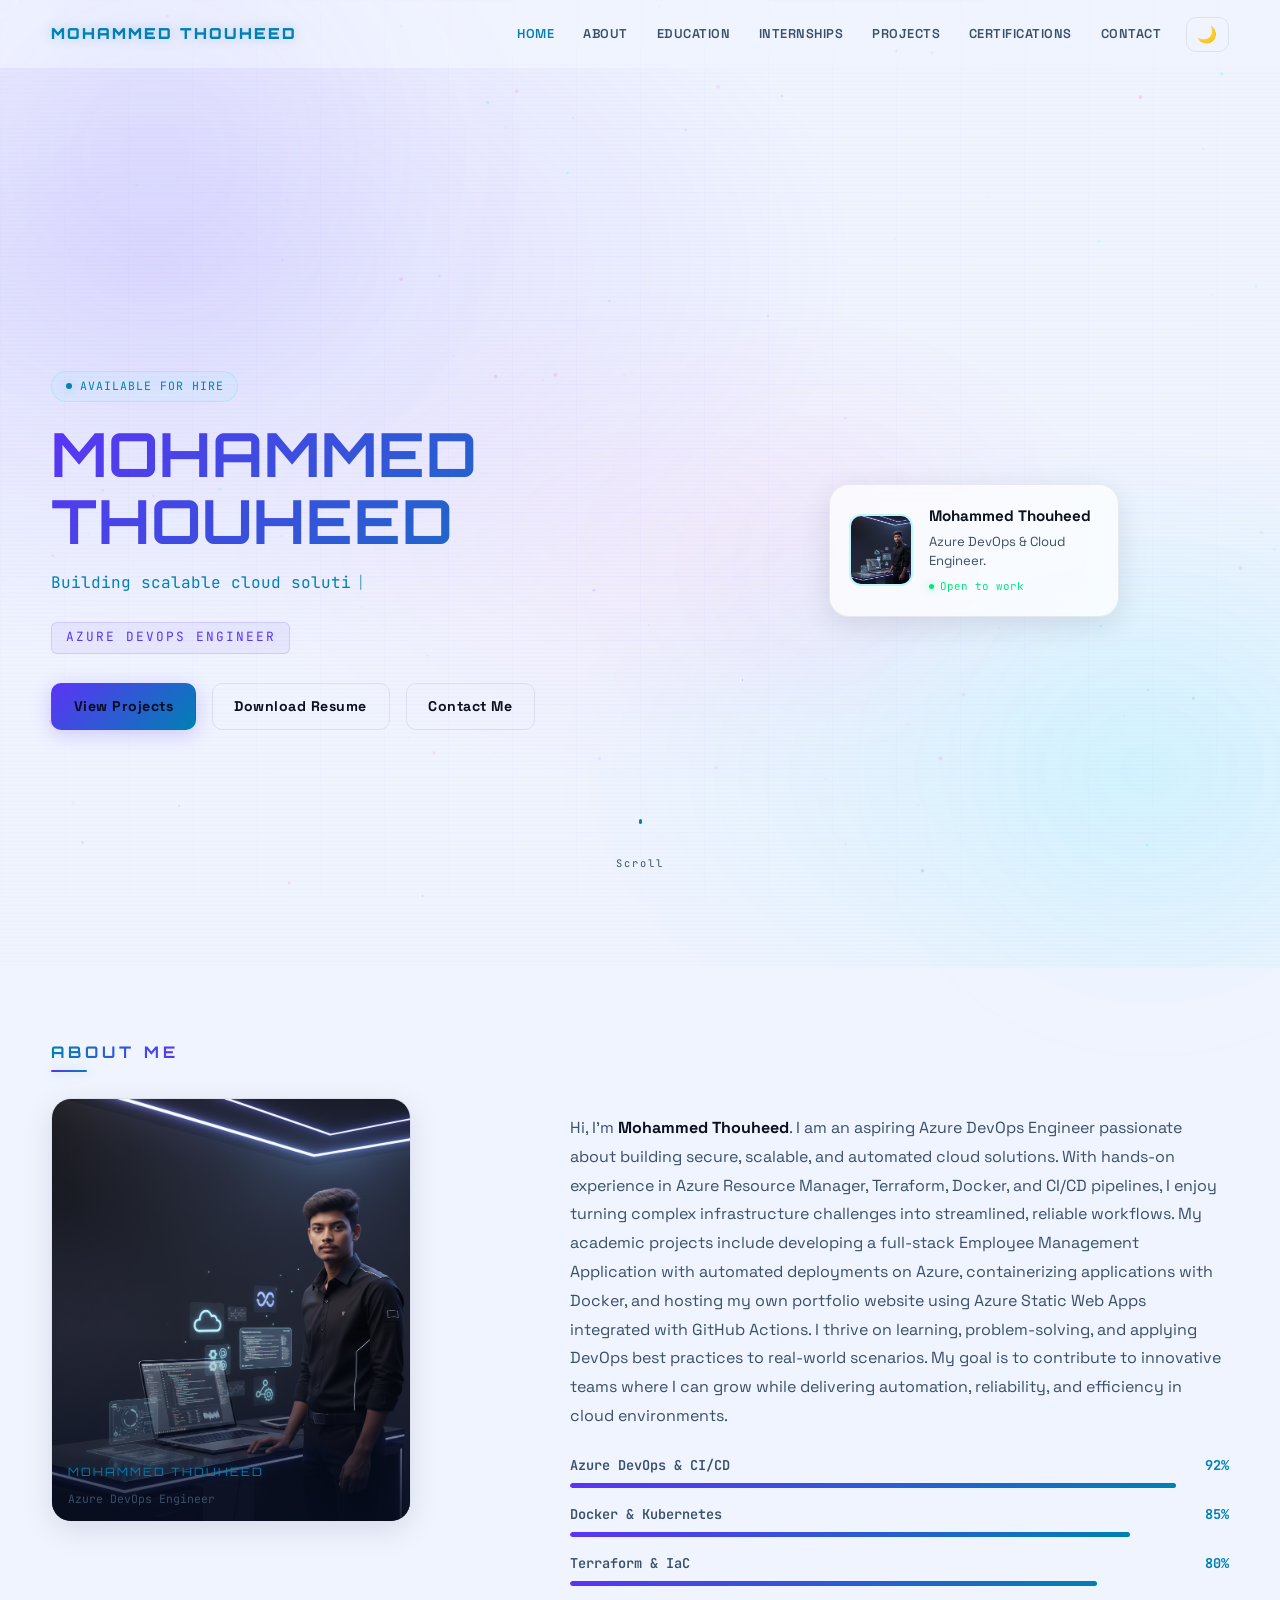
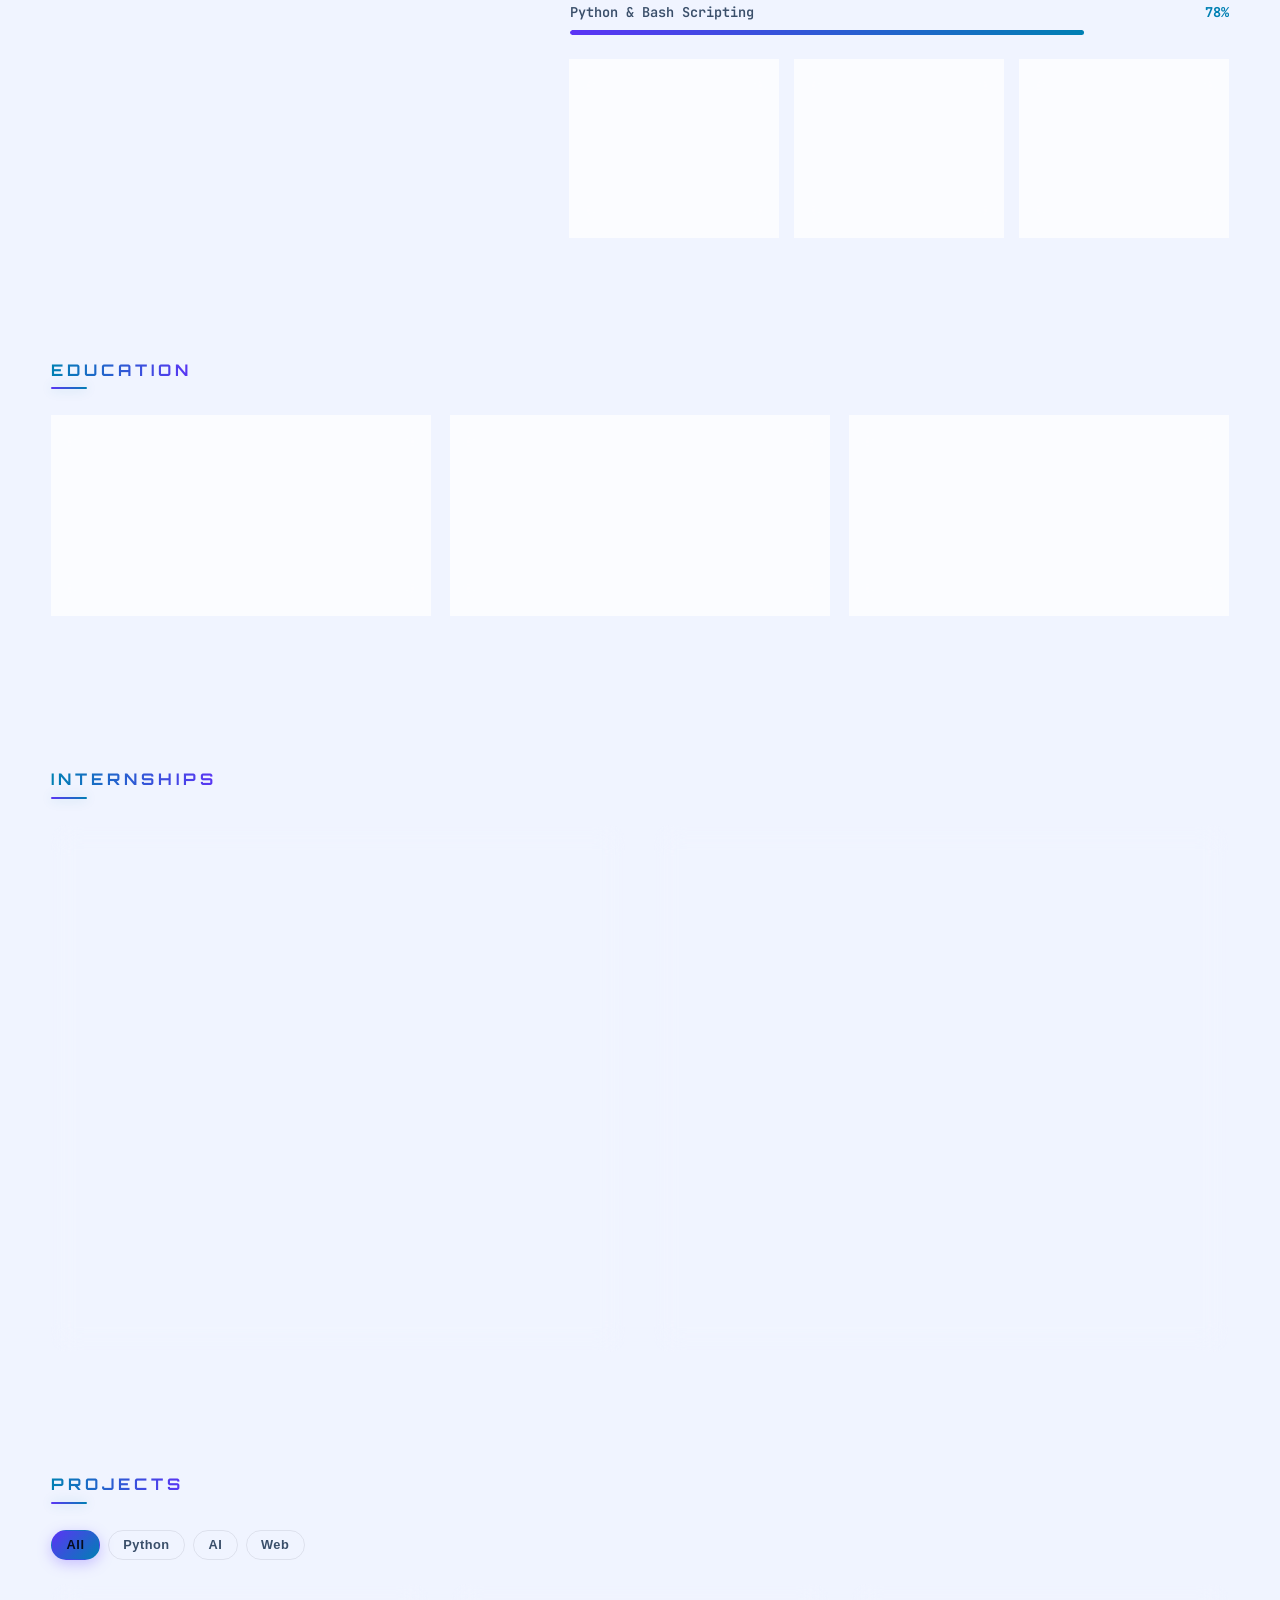
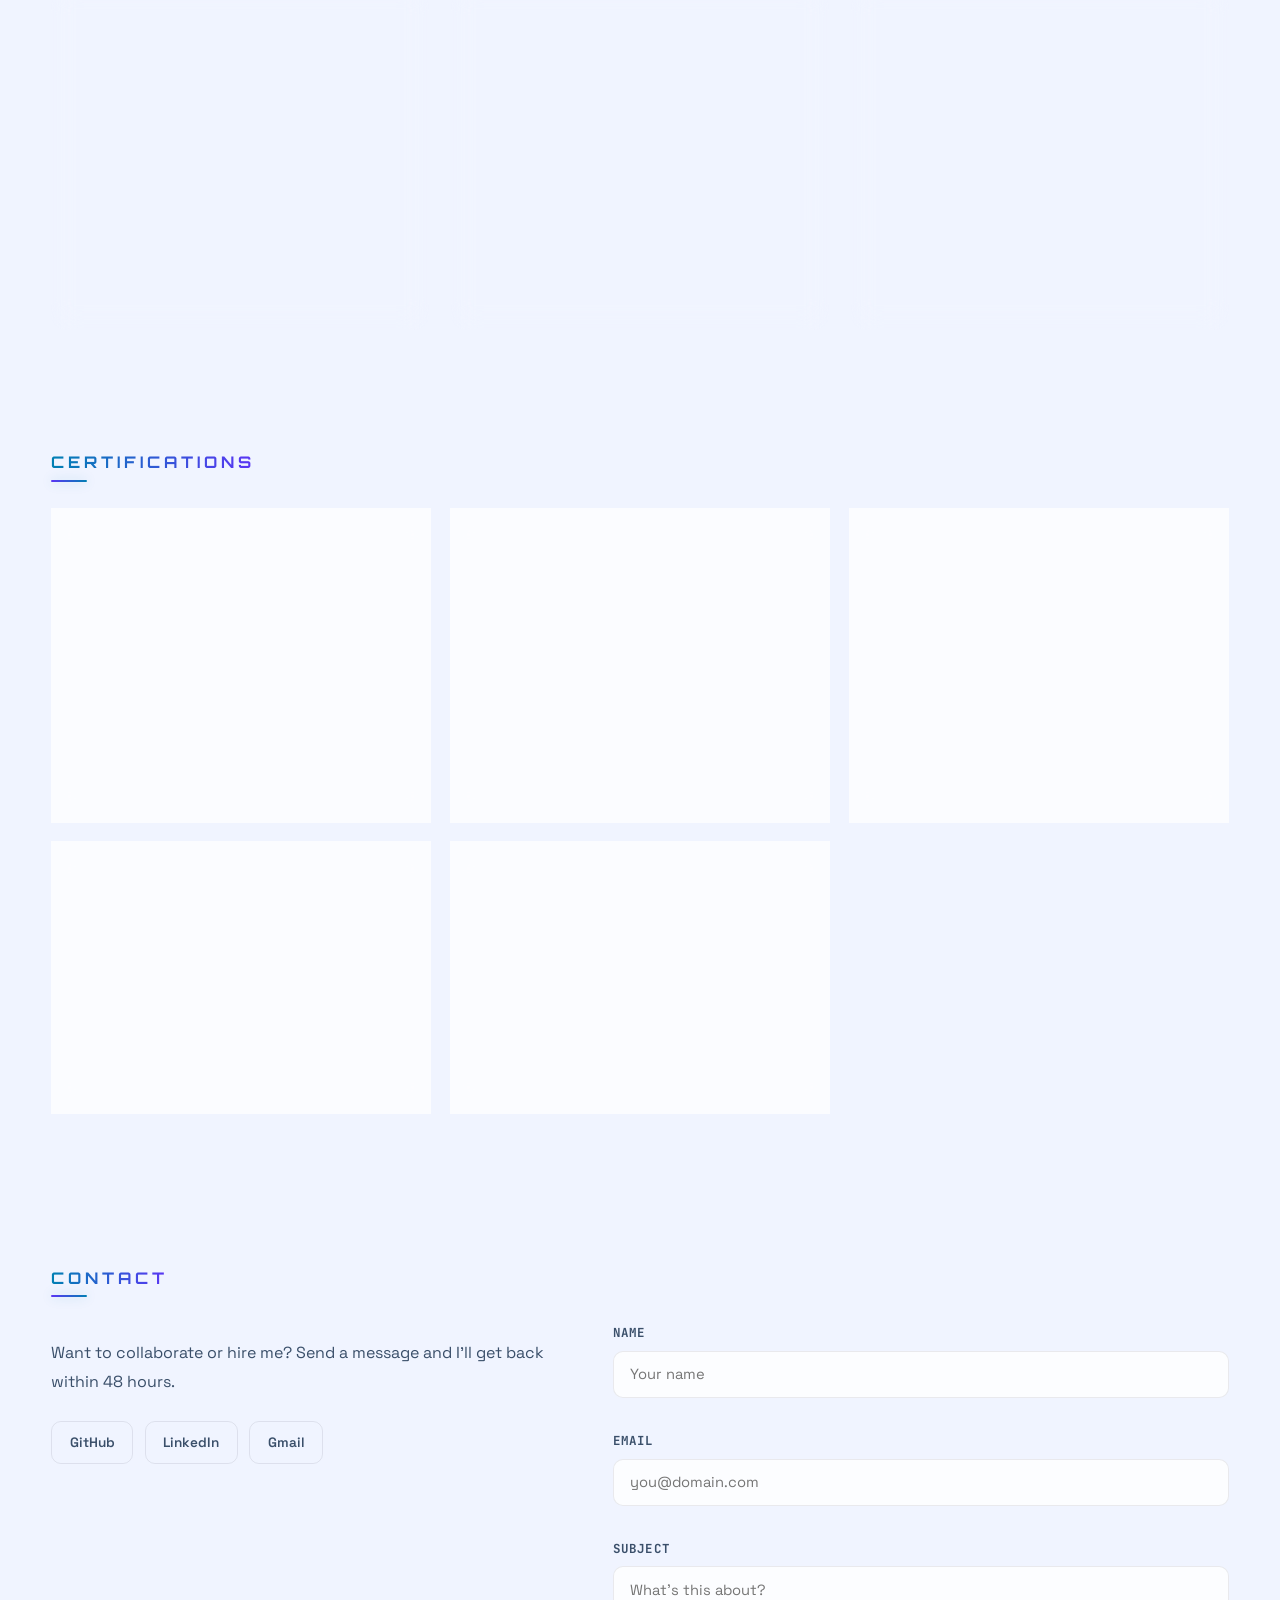
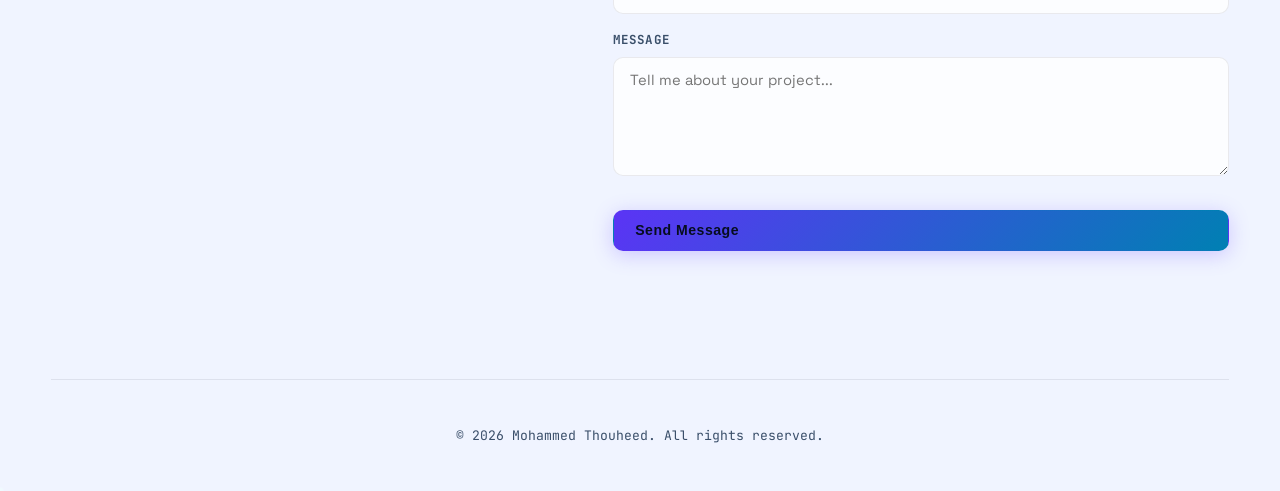
==== commit a70bb22c: "fix: update internship duration dates in index.html" ====
--- a/index.html
+++ b/index.html
@@ -320,7 +320,7 @@
             <div class="intern-meta">
               <h3 class="intern-role">Cloud Computing Engineering (AZURE/AWS)</h3>
               <p class="intern-company"><!-- #CUSTOMIZE: Add company name --> ExcelR</p>
-              <span class="intern-duration"><!-- #CUSTOMIZE: Add duration --> JUL 2025 – SEP 2025</span>
+              <span class="intern-duration"><!-- #CUSTOMIZE: Add duration --> JUL 2024 – SEP 2024</span>
             </div>
             <span class="intern-badge">Completed</span>
           </div>
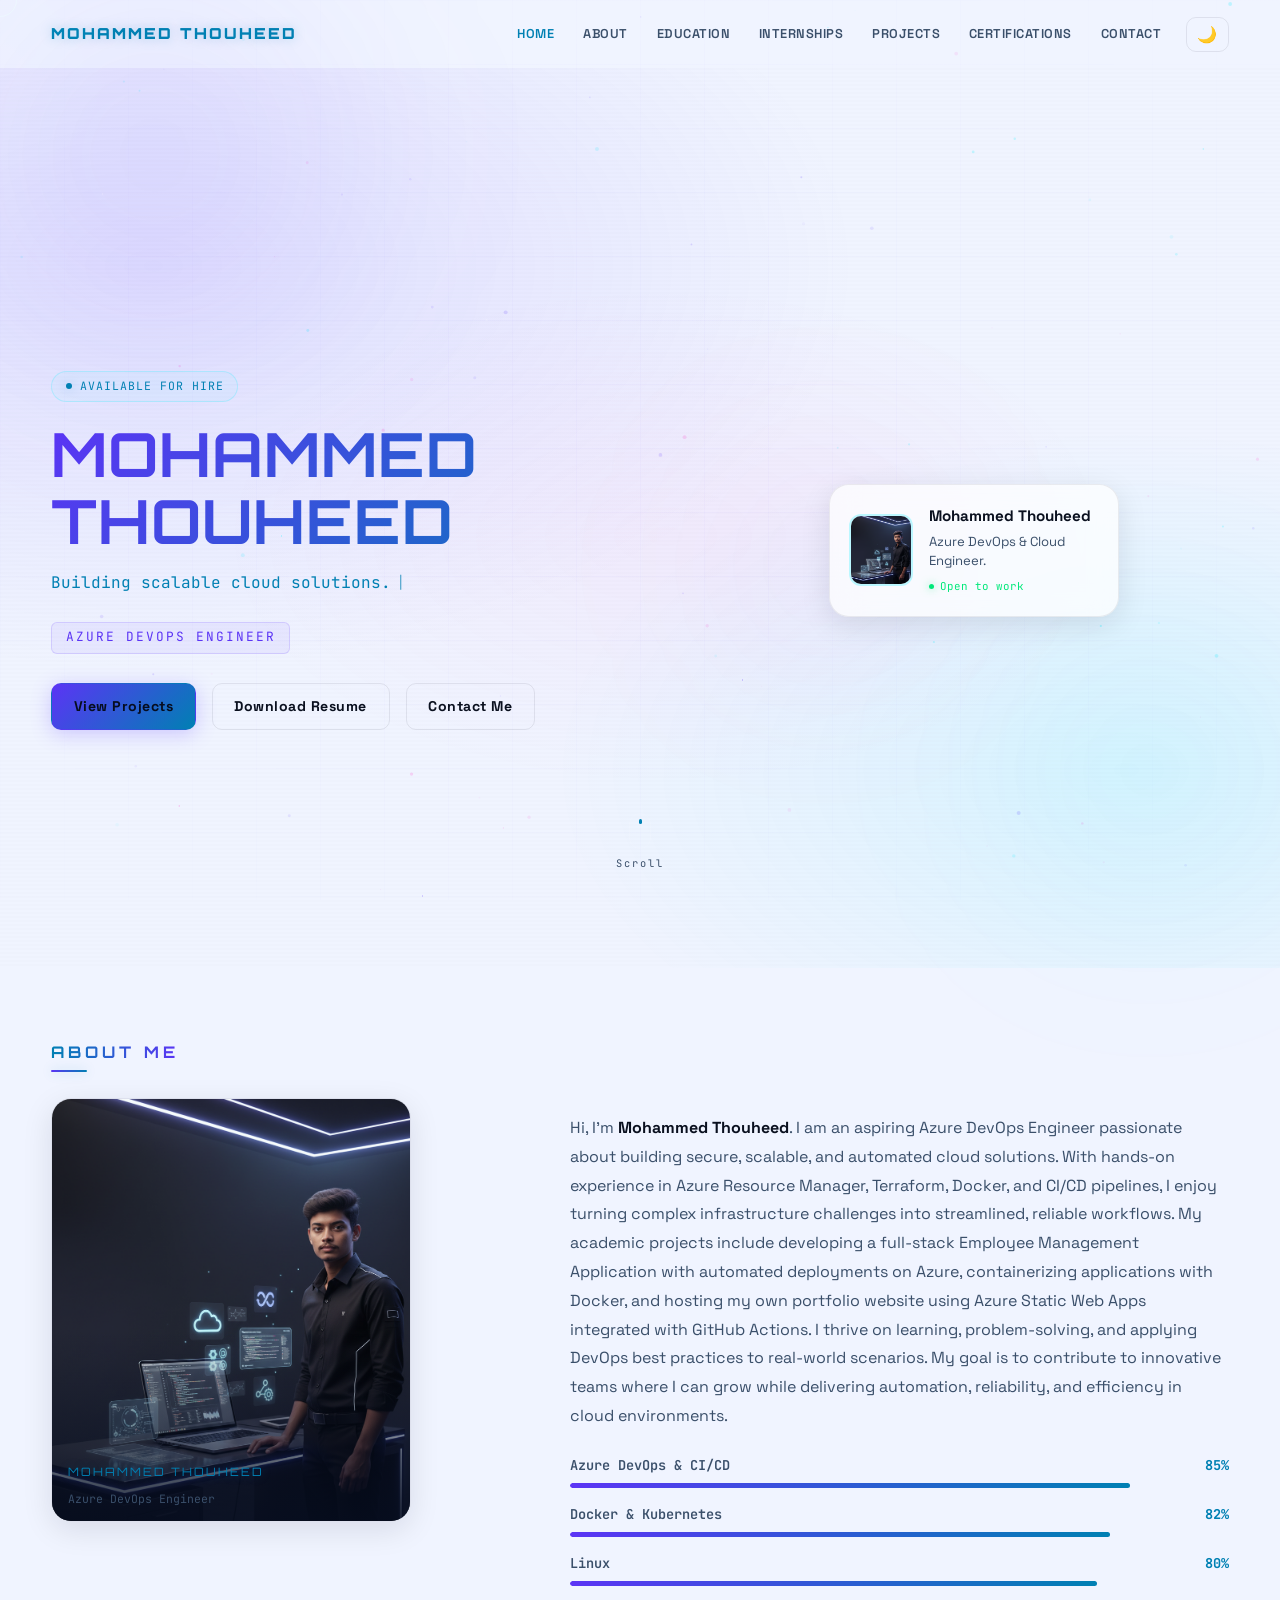
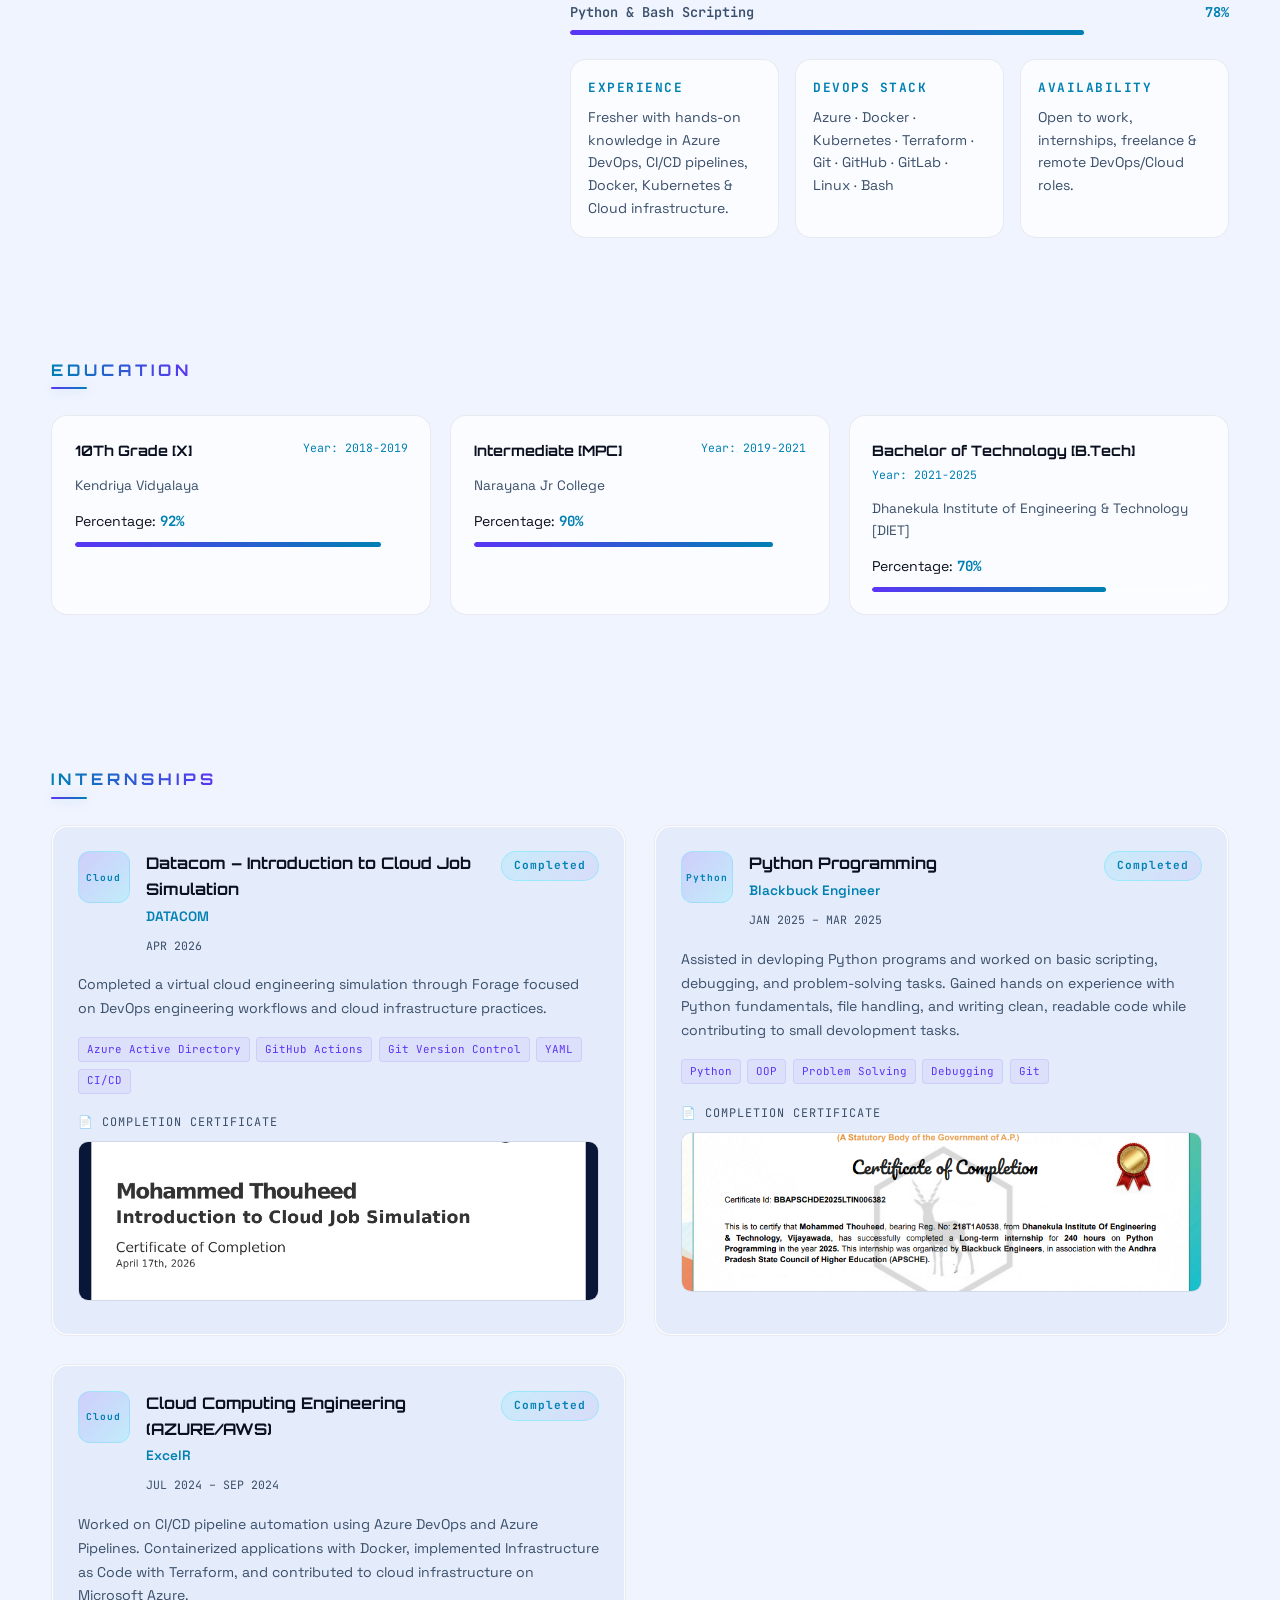
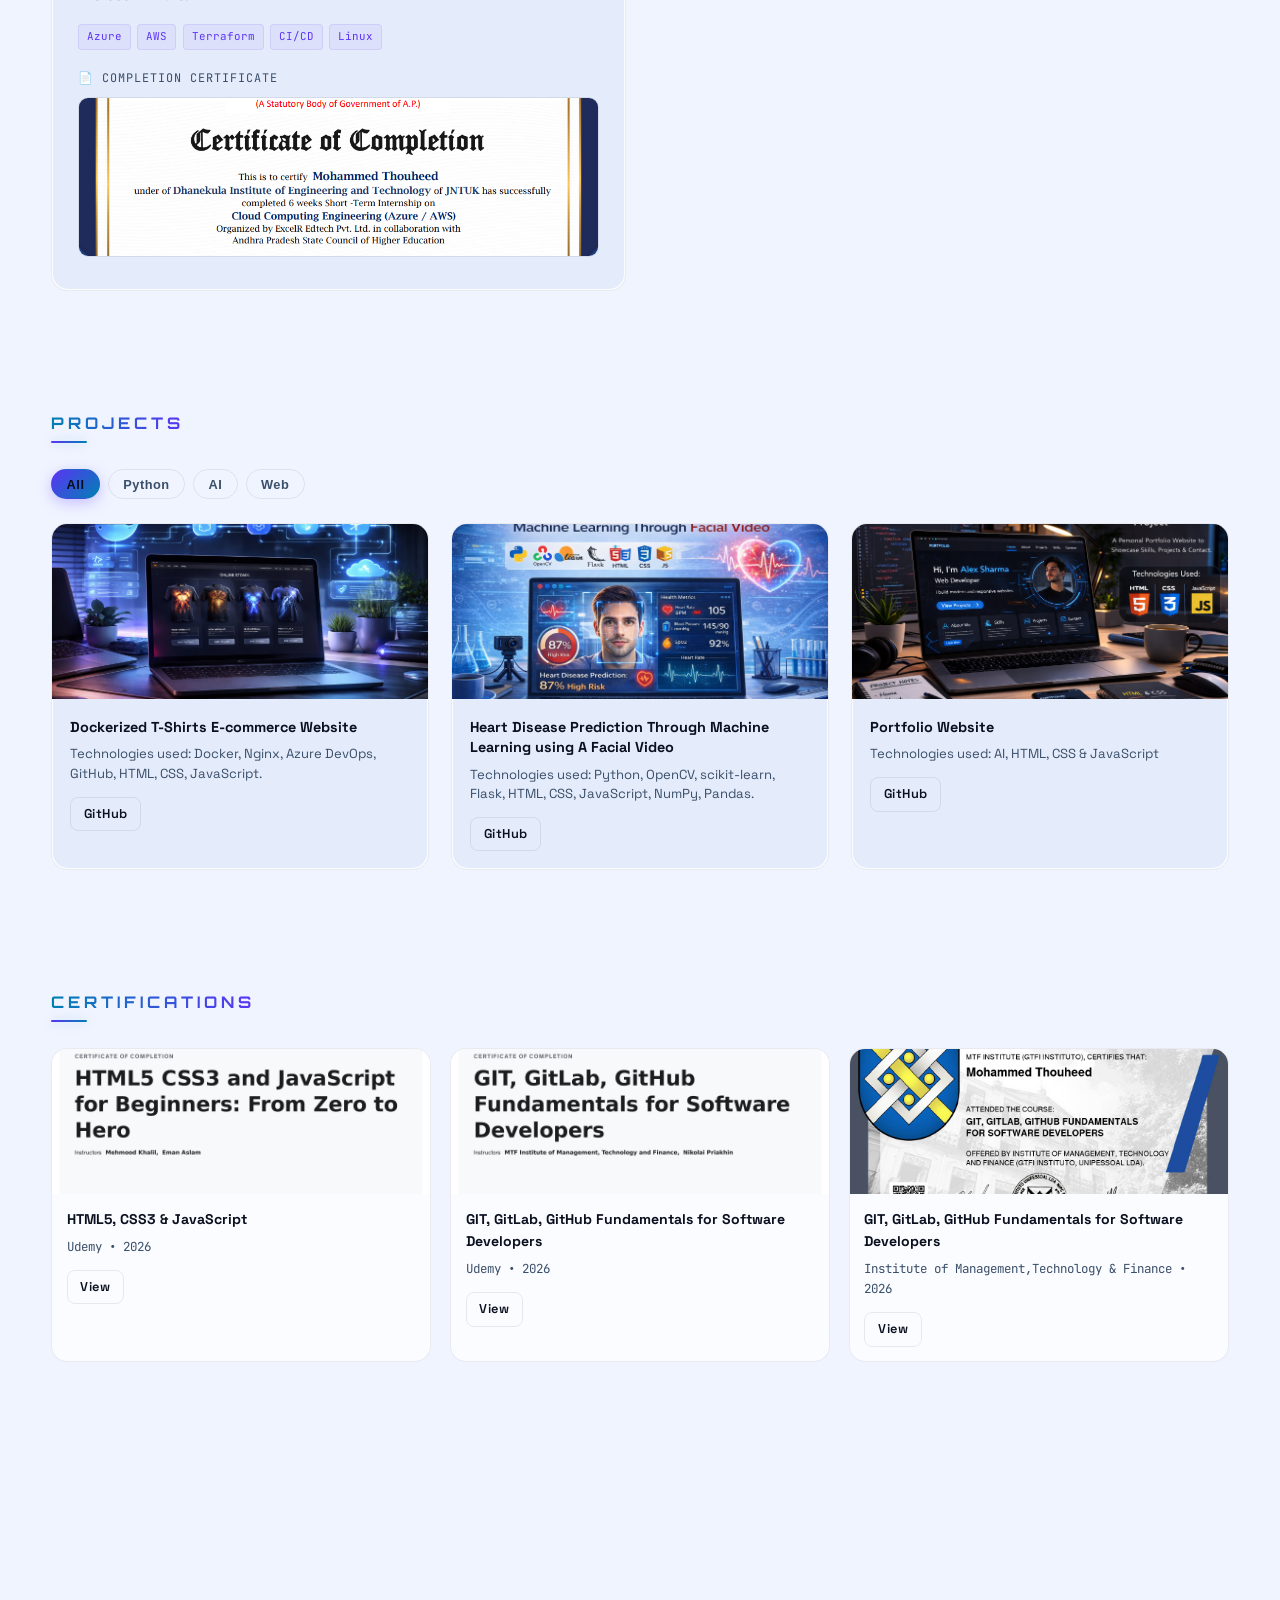
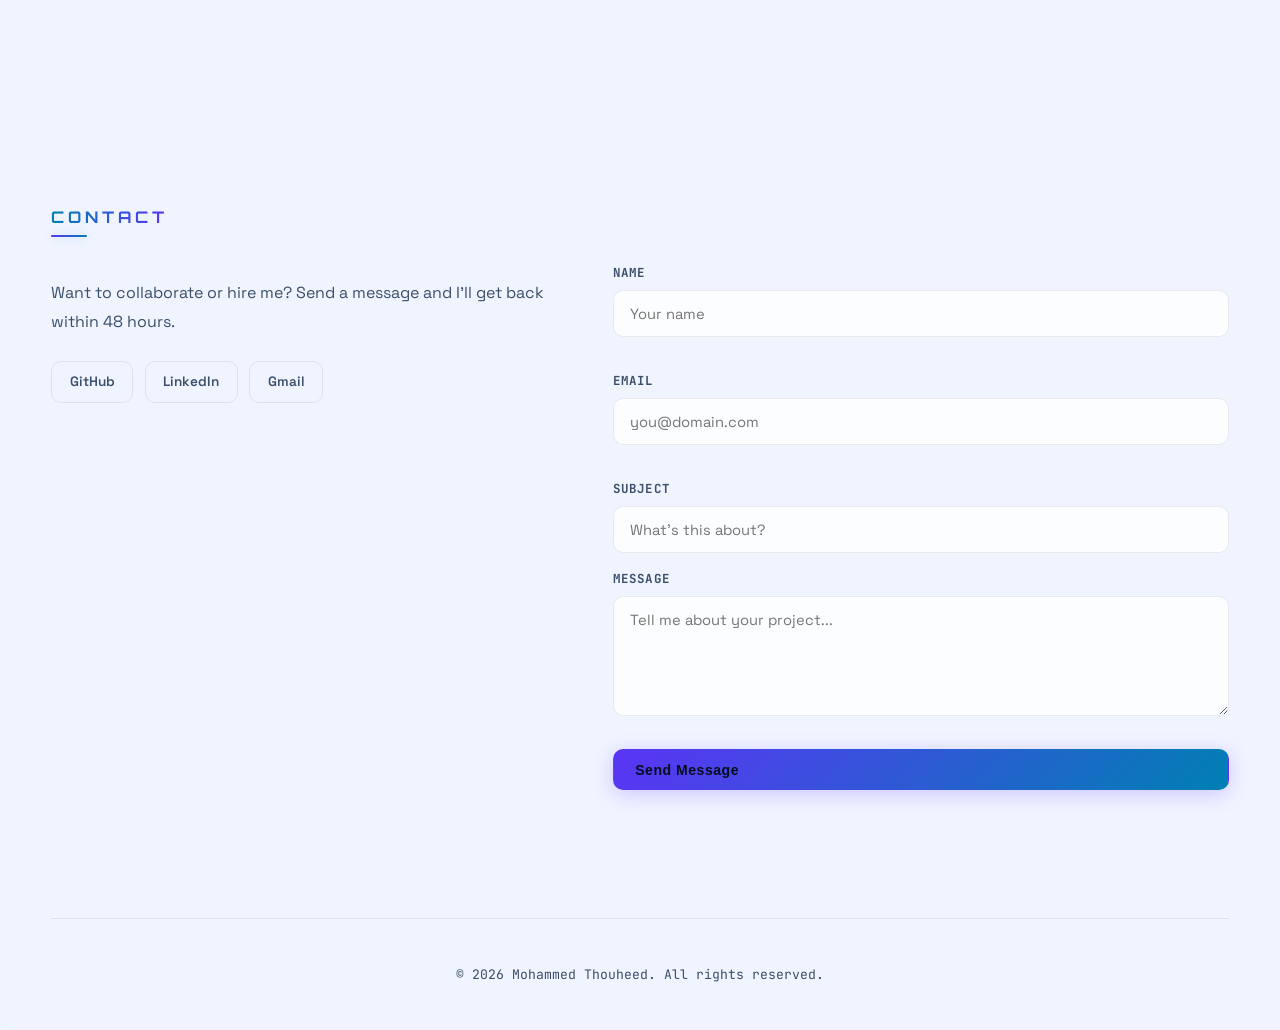
==== commit 049f20fe: "feat: update skill set and add Datacom cloud engineering internship card" ====
--- a/index.html
+++ b/index.html
@@ -158,26 +158,26 @@
             <div class="skill">
               <div class="skill-head">
                 <span>Azure DevOps & CI/CD</span>
-                <span class="skill-percent">92%</span>
+                <span class="skill-percent">85%</span>
               </div>
               <div class="skill-bar">
-                <div class="skill-fill" data-fill="92"></div>
+                <div class="skill-fill" data-fill="85"></div>
               </div>
             </div>
 
             <div class="skill">
               <div class="skill-head">
                 <span>Docker & Kubernetes</span>
-                <span class="skill-percent">85%</span>
+                <span class="skill-percent">82%</span>
               </div>
               <div class="skill-bar">
-                <div class="skill-fill" data-fill="85"></div>
+                <div class="skill-fill" data-fill="82"></div>
               </div>
             </div>
 
             <div class="skill">
               <div class="skill-head">
-                <span>Terraform & IaC</span>
+                <span>Linux</span>
                 <span class="skill-percent">80%</span>
               </div>
               <div class="skill-bar">
@@ -269,6 +269,48 @@
       <div class="internship-grid">
 
         <!-- Internship Card 1 -->
+        <article class="internship-card glass reveal">
+          <div class="intern-header">
+            <div class="intern-company-logo">
+              <span class="intern-logo-text">Cloud</span>
+            </div>
+            <div class="intern-meta">
+              <h3 class="intern-role">Datacom – Introduction to Cloud Job Simulation</h3>
+              <p class="intern-company"><!-- #CUSTOMIZE: Add company name --> DATACOM</p>
+              <span class="intern-duration"><!-- #CUSTOMIZE: Add duration --> APR 2026</span>
+            </div>
+            <span class="intern-badge">Completed</span>
+          </div>
+
+          <p class="intern-desc">
+            <!-- #CUSTOMIZE: Add internship description -->
+            Completed a virtual cloud engineering simulation through Forage focused on DevOps engineering
+            workflows and cloud infrastructure practices.
+          </p>
+
+          <div class="intern-tags">
+            <span class="tech-tag">Azure Active Directory</span>
+            <span class="tech-tag">GitHub Actions</span>
+            <span class="tech-tag">Git Version Control</span>
+            <span class="tech-tag">YAML</span>
+            <span class="tech-tag">CI/CD</span>
+          </div>
+
+          <!-- Completion Certificate -->
+          <div class="intern-cert-section">
+            <p class="intern-cert-label">📄 Completion Certificate</p>
+            <div class="intern-cert-thumb-wrap">
+              <img class="intern-cert-thumb zoom-img" src="/asserts/internships/DATACOM_VI.jpg"
+                alt="DATACOM Virtual Internship — Completion Certificate"
+                data-full="/asserts/internships/DATACOM_VI.jpg"
+                data-title="DATACOM Virtual Internship — Completion Certificate" />
+              <div class="intern-cert-overlay">
+                <span>🔍 Click to Enlarge</span>
+              </div>
+            </div>
+          </div>
+        </article>
+        <!-- Internship Card 2 -->
         <article class="internship-card glass reveal">
           <div class="intern-header">
             <div class="intern-company-logo">
@@ -311,7 +353,7 @@
           </div>
         </article>
 
-        <!-- Internship Card 2 -->
+        <!-- Internship Card 3 -->
         <article class="internship-card glass reveal">
           <div class="intern-header">
             <div class="intern-company-logo">
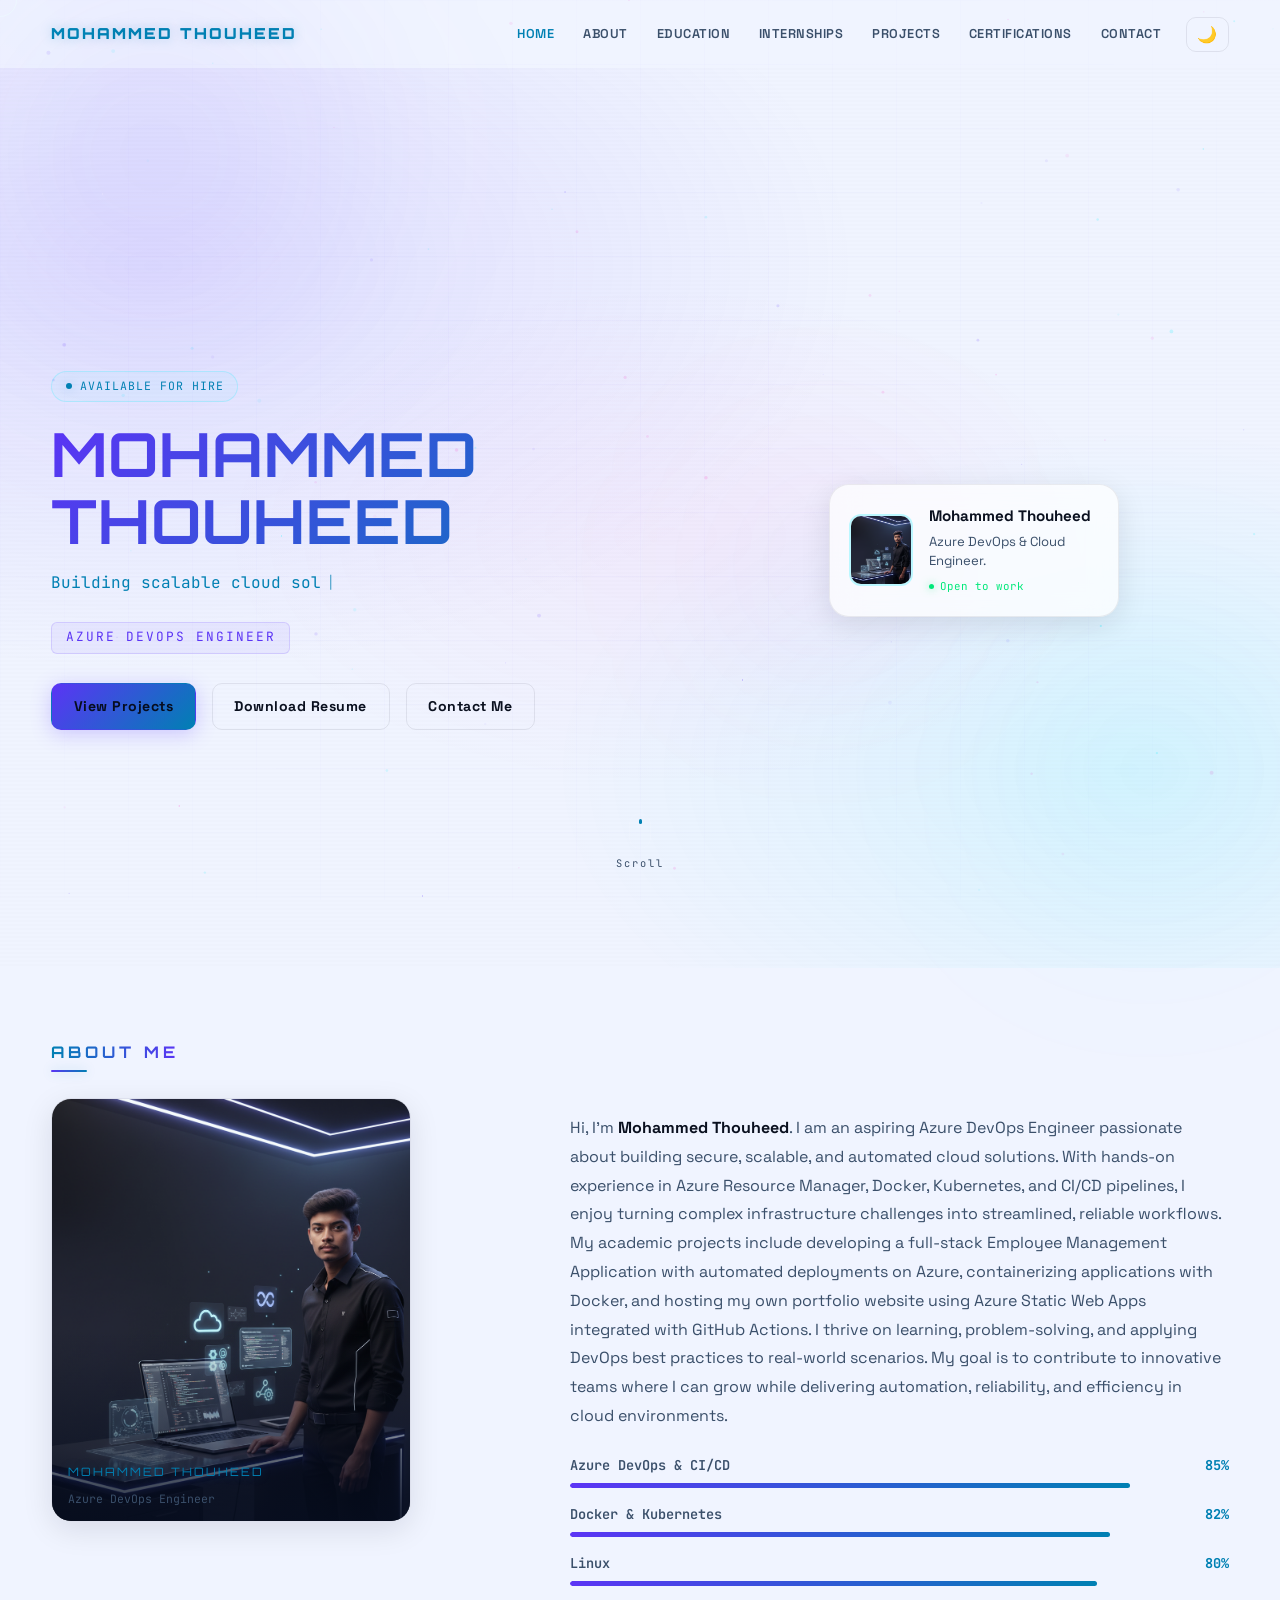
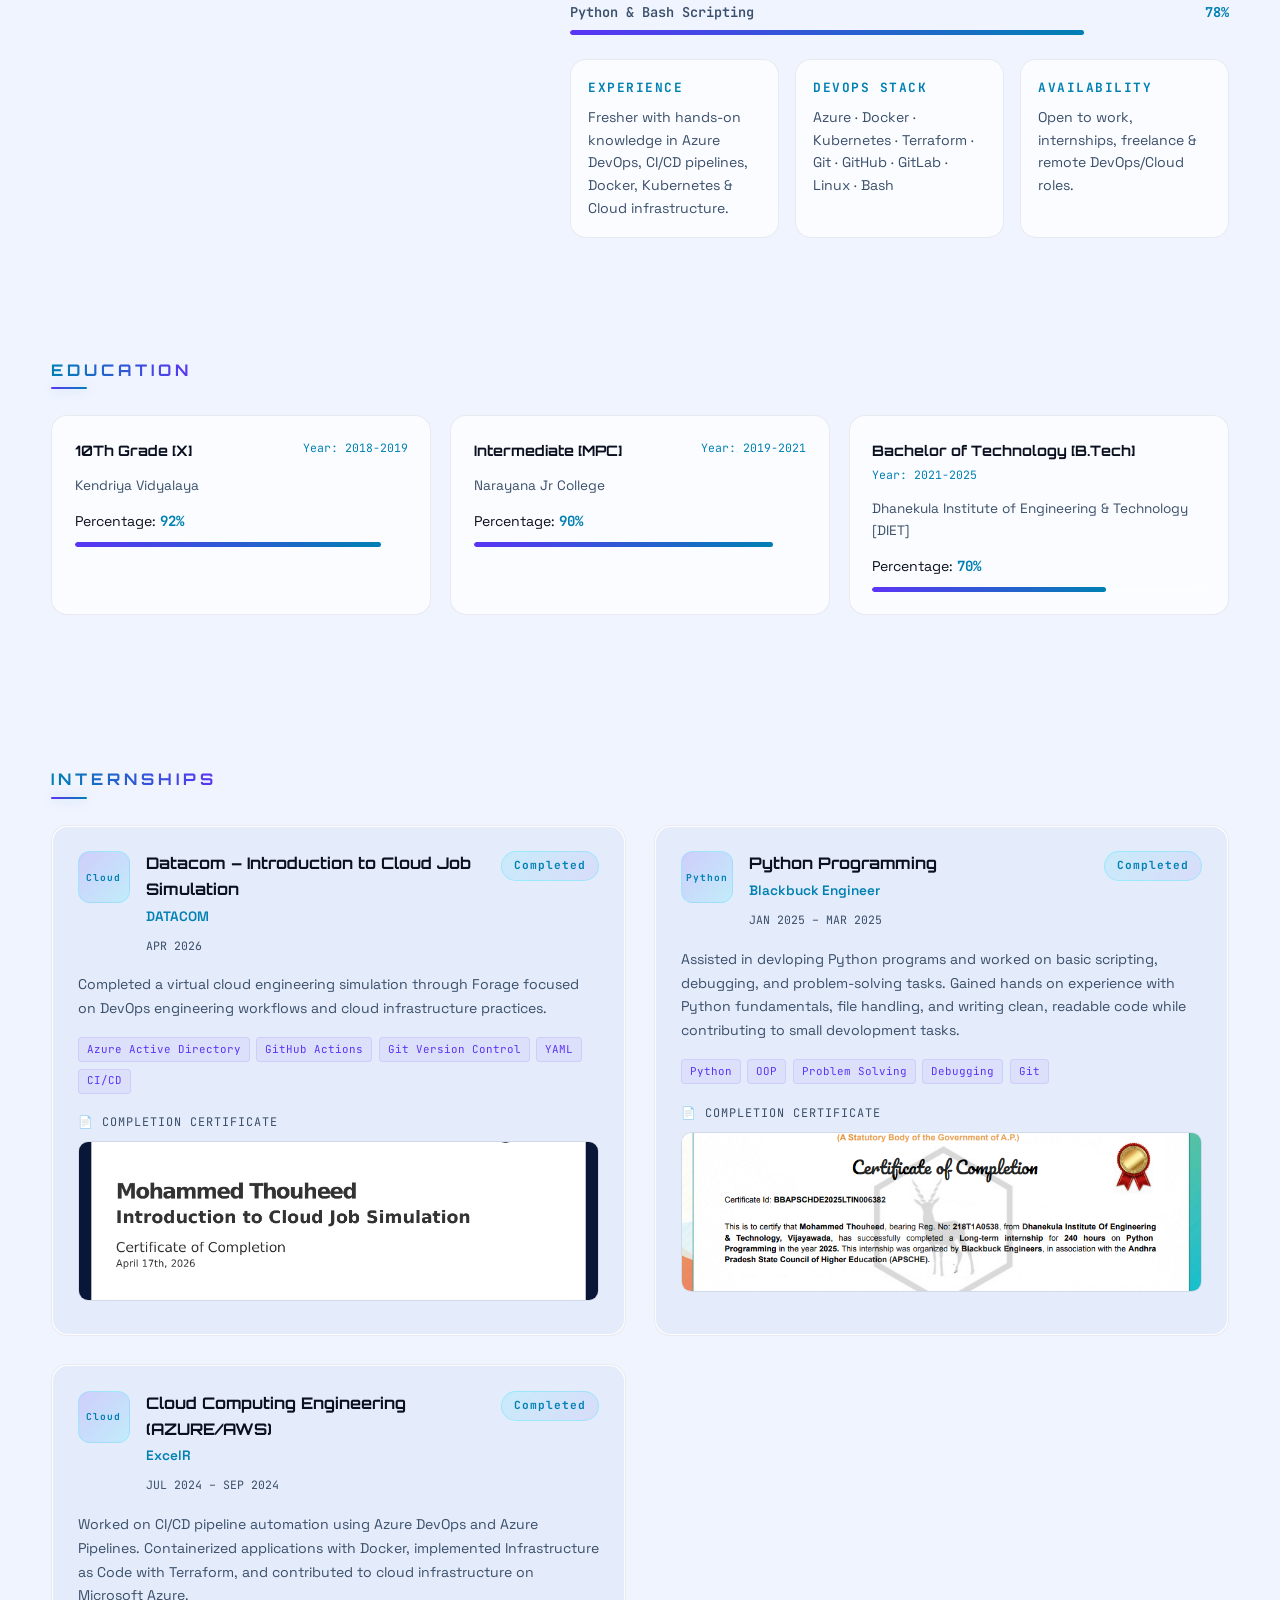
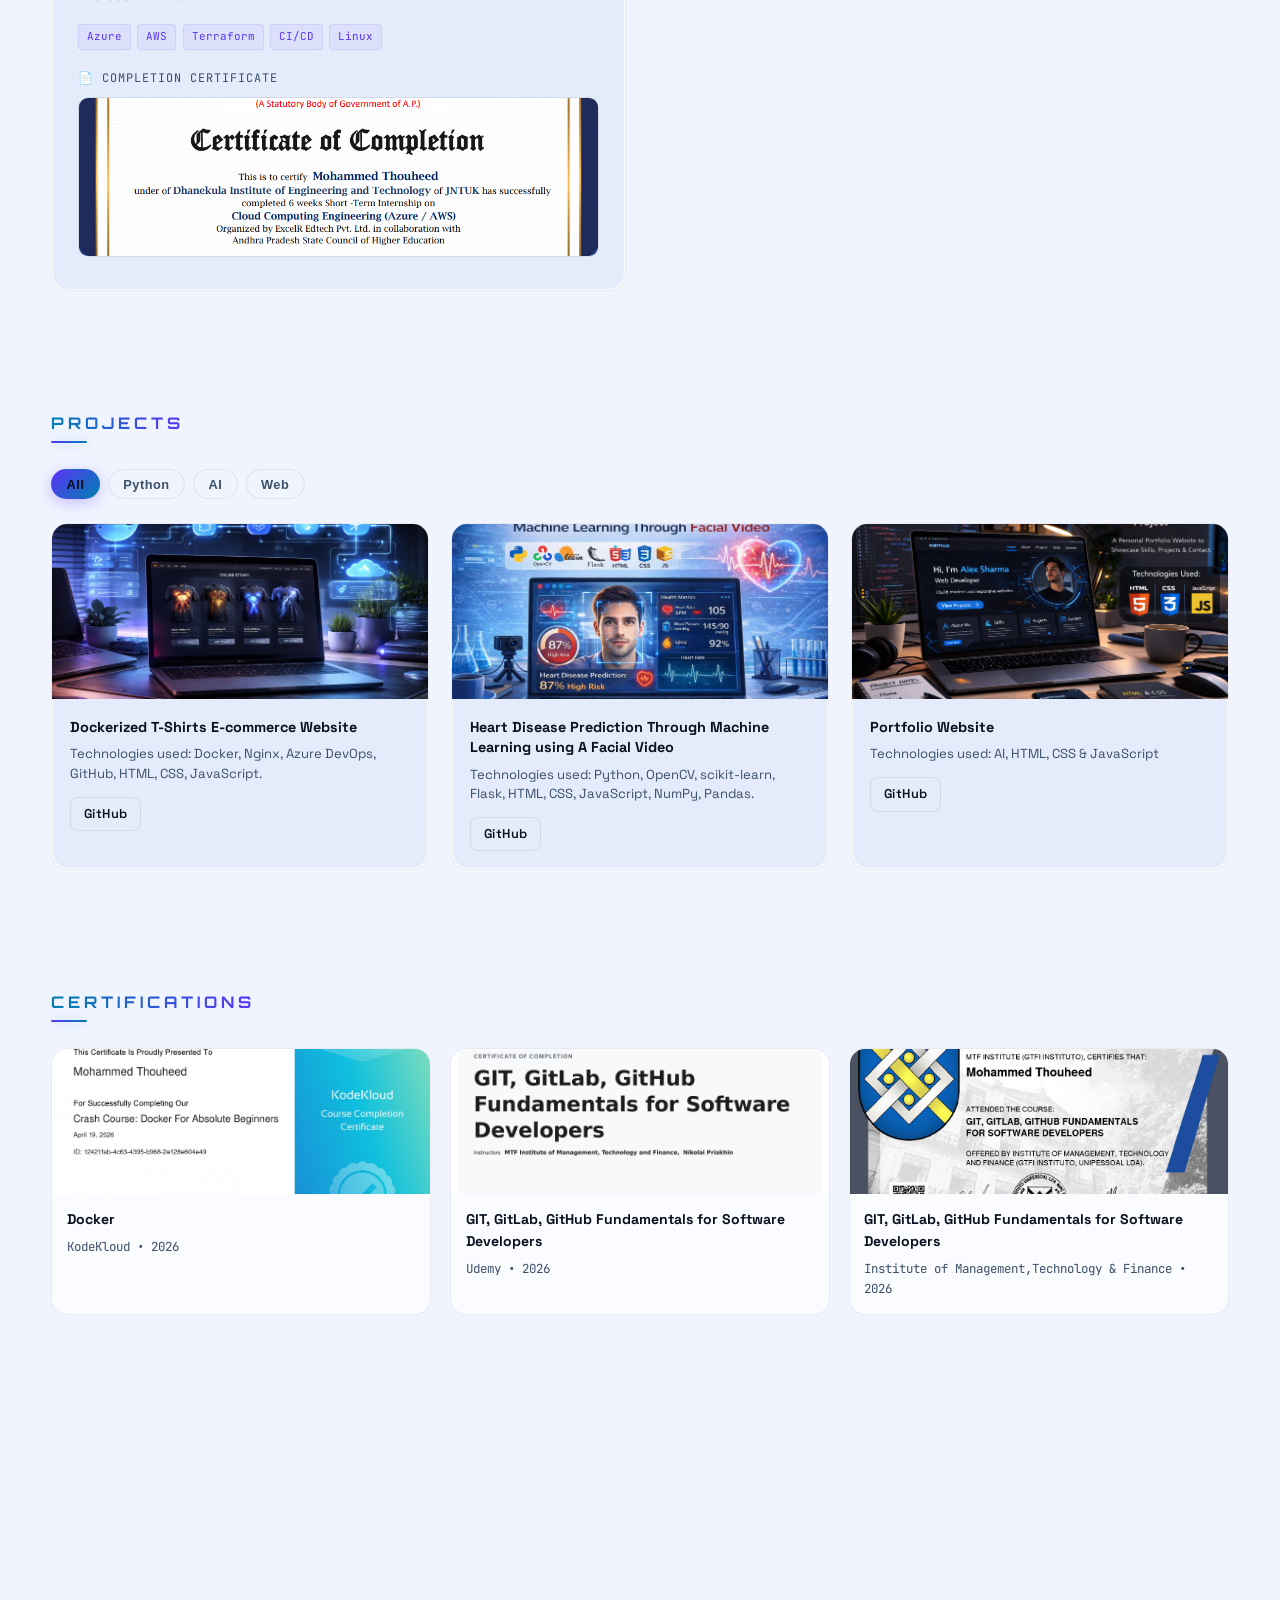
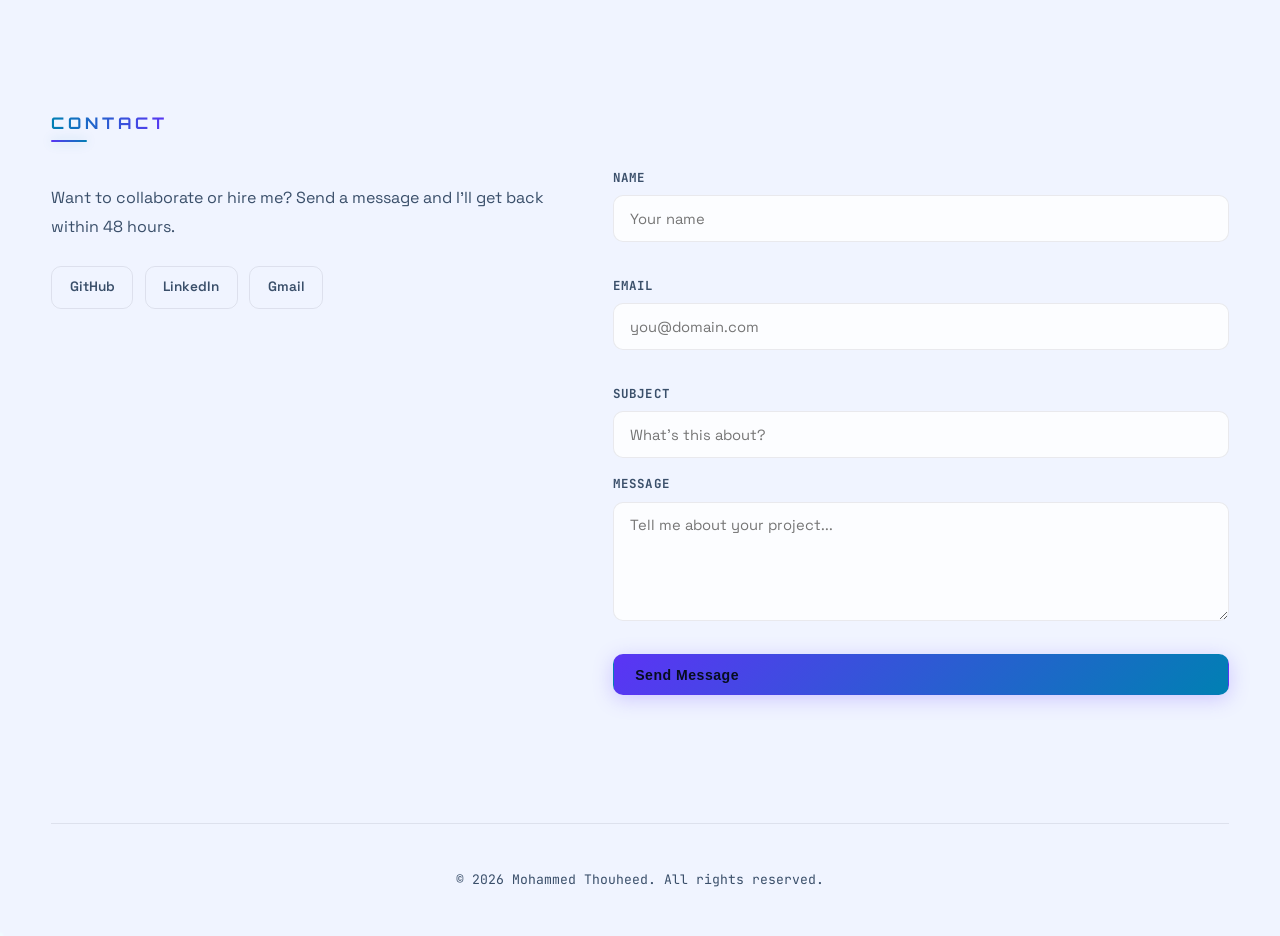
==== commit 1c519a20: "feat: update skills profile to include Kubernetes and refresh certification section layout" ====
--- a/index.html
+++ b/index.html
@@ -143,7 +143,7 @@
           <p class="bio">
             Hi, I'm <strong>Mohammed Thouheed</strong>.
             I am an aspiring Azure DevOps Engineer passionate about building secure, scalable, and automated cloud
-            solutions. With hands-on experience in Azure Resource Manager, Terraform, Docker, and CI/CD pipelines, I
+            solutions. With hands-on experience in Azure Resource Manager, Docker, Kubernetes, and CI/CD pipelines, I
             enjoy turning complex infrastructure challenges into streamlined, reliable workflows.
             My academic projects include developing a full-stack Employee Management Application with automated
             deployments on Azure, containerizing applications with Docker, and hosting my own portfolio website using
@@ -475,20 +475,16 @@
       <div class="cert-grid" id="certGrid">
         <!-- Certificate Card 1 -->
         <article class="cert-card project-like glass reveal"
-          data-cert-link="https://www.udemy.com/certificate/UC-f82217a8-0997-422d-b012-de7111c4202e/">
-          <a class="cert-thumb-link" href="https://www.udemy.com/certificate/UC-f82217a8-0997-422d-b012-de7111c4202e/"
-            target="_blank" rel="noopener">
-            <img class="cert-thumb-small zoom-img" src="/asserts/certifications/HTML5 CSS3 and JavaScript.jpg"
-              alt="HTML5, CSS3 & JavaScript" data-full="/asserts/certifications/HTML5 CSS3 and JavaScript.jpg"
-              data-title="HTML5, CSS3 &amp; JavaScript — Udemy" />
+          data-cert-link="https://learn.kodekloud.com/user/certificate/12421fab-4c63-4395-b968-2e128e604e49">
+          <a class="cert-thumb-link"
+            href="https://learn.kodekloud.com/user/certificate/12421fab-4c63-4395-b968-2e128e604e49" target="_blank"
+            rel="noopener">
+            <img class="cert-thumb-small zoom-img" src="/asserts/certifications/Docker_KodeKloud.jpg" alt="Docker"
+              data-full="/asserts/certifications/Docker_KodeKloud.jpg" data-title="Docker — KodeKloud" />
           </a>
           <div class="cert-body-compact">
-            <h4>HTML5, CSS3 & JavaScript</h4>
-            <p class="issuer">Udemy • 2026</p>
-            <div class="cert-actions">
-              <a class="btn small" href="/asserts/certifications/HTML5 CSS3 and JavaScript.jpg" target="_blank"
-                rel="noopener">View</a>
-            </div>
+            <h4>Docker</h4>
+            <p class="issuer">KodeKloud • 2026</p>
           </div>
         </article>
 
@@ -505,10 +501,6 @@
           <div class="cert-body-compact">
             <h4>GIT, GitLab, GitHub Fundamentals for Software Developers</h4>
             <p class="issuer">Udemy • 2026</p>
-            <div class="cert-actions">
-              <a class="btn small" href="/asserts/certifications/GIT, GitLab, GitHub Fundamentals.jpg" target="_blank"
-                rel="noopener">View</a>
-            </div>
           </div>
         </article>
 
@@ -526,10 +518,6 @@
           <div class="cert-body-compact">
             <h4>GIT, GitLab, GitHub Fundamentals for Software Developers</h4>
             <p class="issuer">Institute of Management,Technology & Finance • 2026</p>
-            <div class="cert-actions">
-              <a class="btn small" href="/asserts/certifications/Institute of Management,Technology & Finance.jpg"
-                target="_blank" rel="noopener">View</a>
-            </div>
           </div>
         </article>
 
@@ -545,10 +533,6 @@
           <div class="cert-body-compact">
             <h4>Introduction to Python</h4>
             <p class="issuer">Sololearn • 2026</p>
-            <div class="cert-actions">
-              <a class="btn small" href="/asserts/certifications/Introduction to Python_certificate.jpg.jpeg"
-                target="_blank" rel="noopener">View</a>
-            </div>
           </div>
         </article>
 
@@ -563,10 +547,6 @@
           <div class="cert-body-compact">
             <h4>Python Intermediate</h4>
             <p class="issuer">Sololearn • 2026</p>
-            <div class="cert-actions">
-              <a class="btn small" href="/asserts/certifications/Python Intermediate_certificate.jpg.jpeg"
-                target="_blank" rel="noopener">View</a>
-            </div>
           </div>
         </article>
       </div>
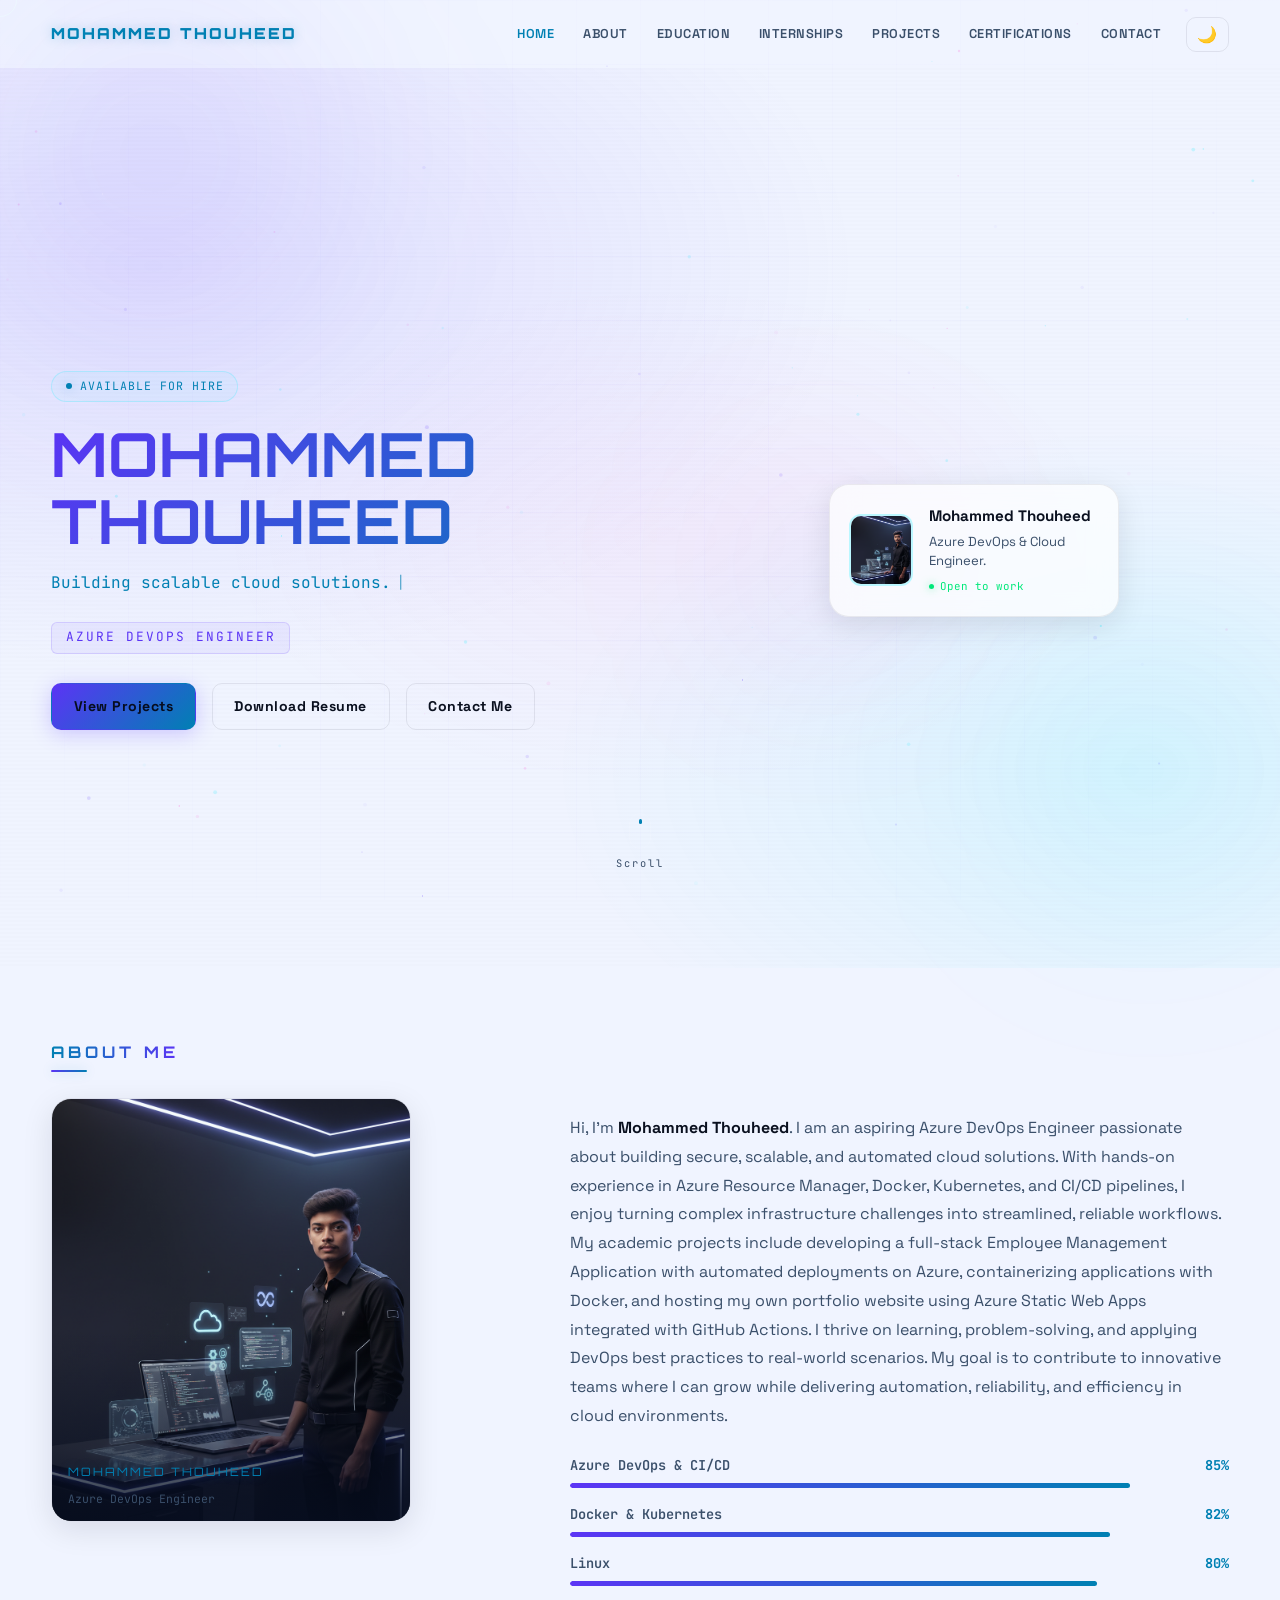
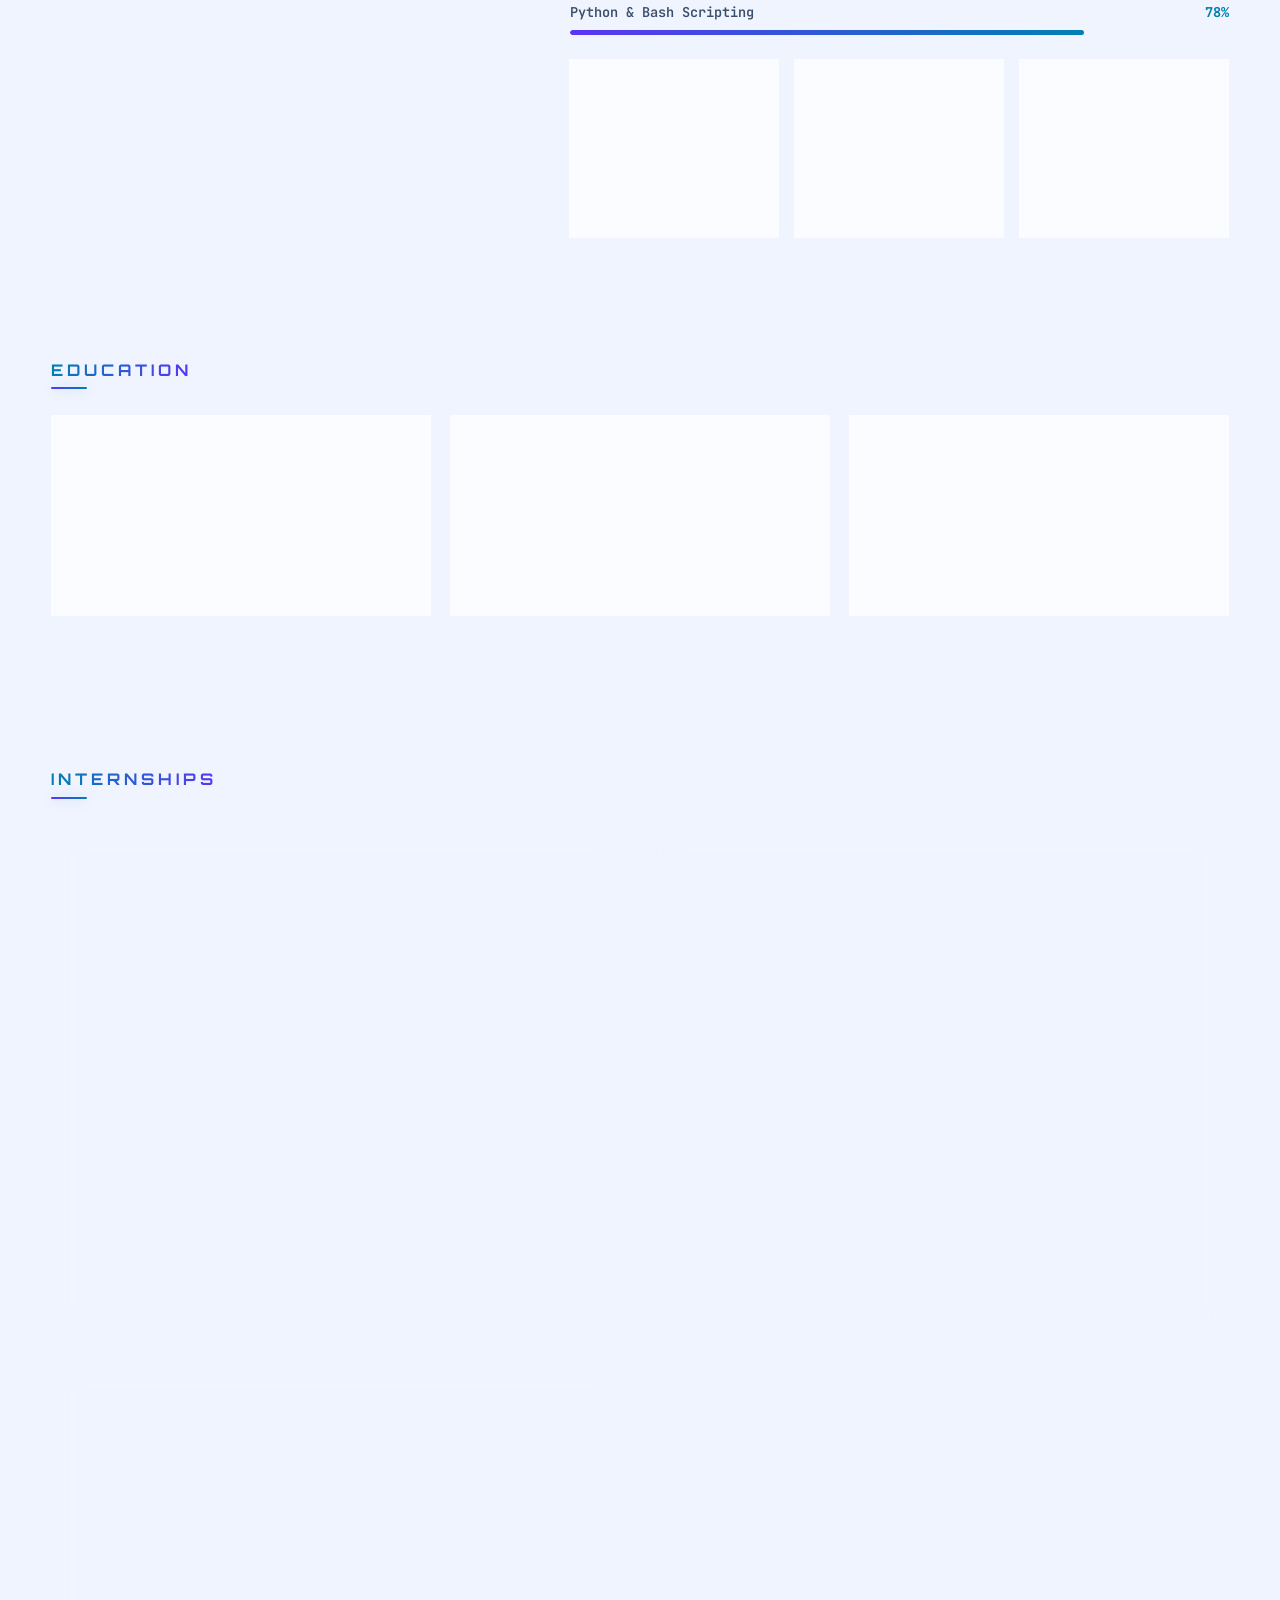
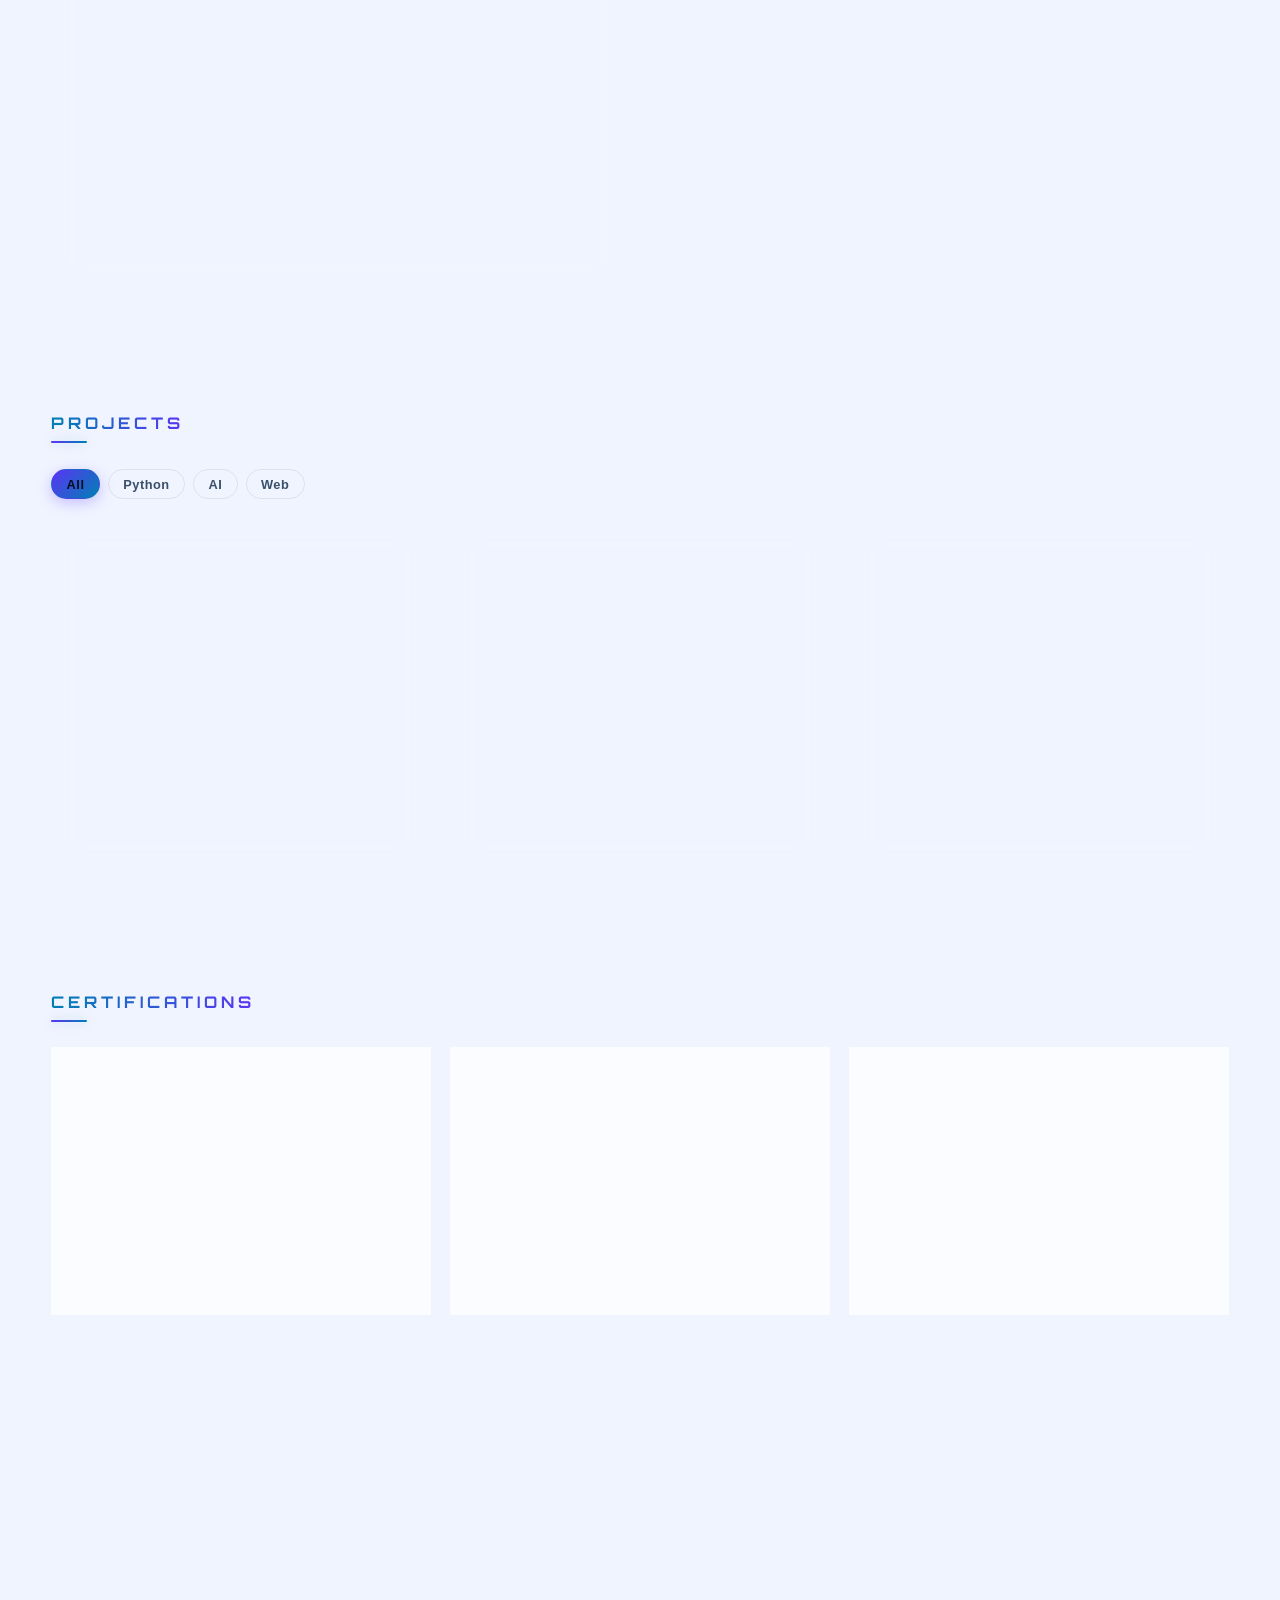
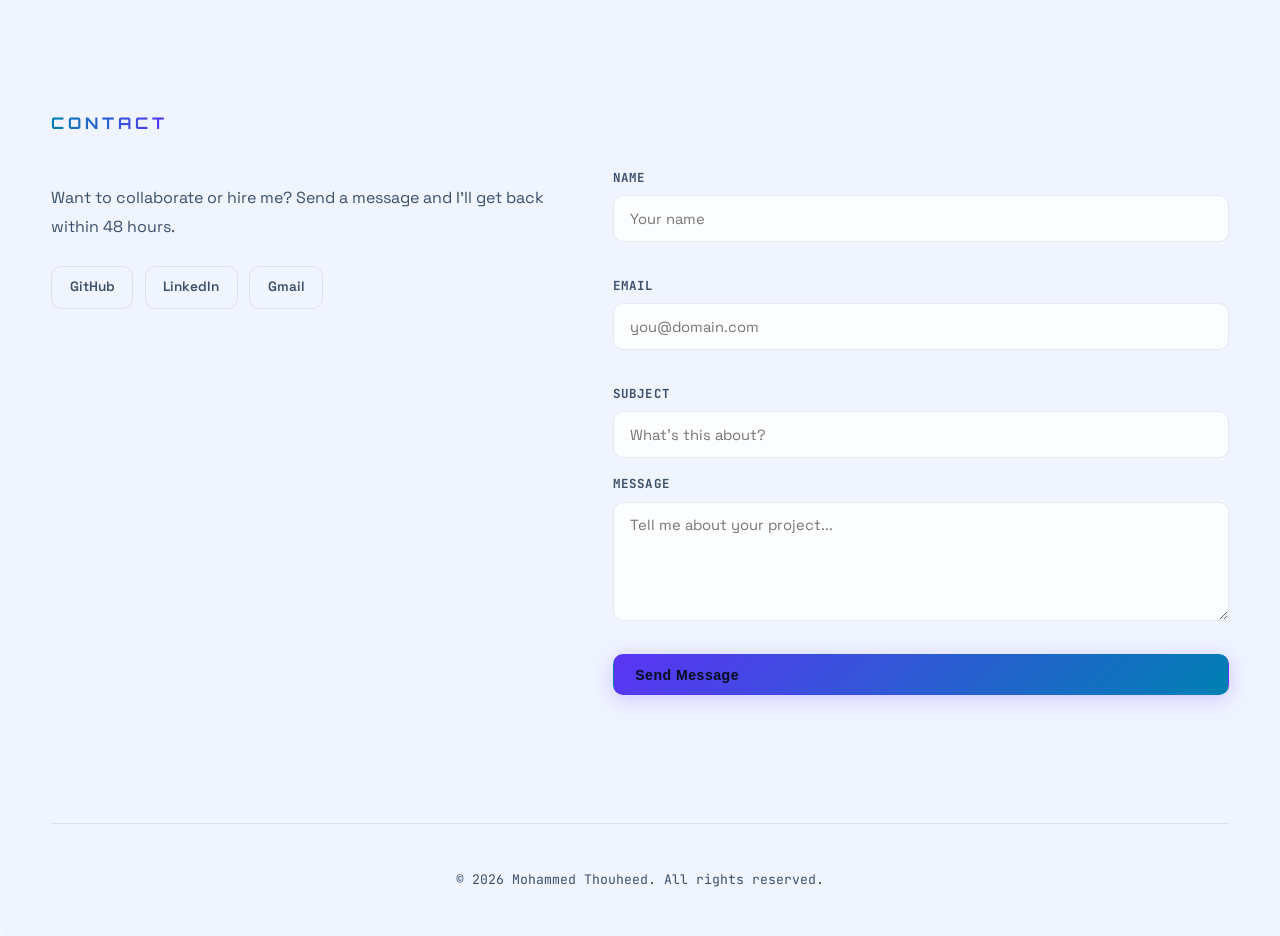
==== commit 3b94553c: "chore: update Git certification details and file assets in index.html" ====
--- a/index.html
+++ b/index.html
@@ -490,16 +490,15 @@
 
         <!-- Certificate Card 2 -->
         <article class="cert-card project-like glass reveal"
-          data-cert-link="https://www.udemy.com/certificate/UC-9806e559-a74a-4408-a662-0e077abe0d59/">
-          <a class="cert-thumb-link" href="https://www.udemy.com/certificate/UC-9806e559-a74a-4408-a662-0e077abe0d59/"
+          data-cert-link="https://www.udemy.com/certificate/UC-46584de2-9e28-4f3f-b27a-3bf6de528534/">
+          <a class="cert-thumb-link" href="https://www.udemy.com/certificate/UC-46584de2-9e28-4f3f-b27a-3bf6de528534/"
             target="_blank" rel="noopener">
-            <img class="cert-thumb-small zoom-img" src="/asserts/certifications/GIT, GitLab, GitHub Fundamentals.jpg"
-              alt="GIT, GitLab, GitHub Fundamentals for Software Developers"
-              data-full="/asserts/certifications/GIT, GitLab, GitHub Fundamentals.jpg"
-              data-title="GIT, GitLab, GitHub Fundamentals — Udemy" />
+            <img class="cert-thumb-small zoom-img" src="/asserts/certifications/Git Version Control.jpg"
+              alt="Git Version Control" data-full="/asserts/certifications/Git Version Control.jpg"
+              data-title="Git Version Control — Udemy" />
           </a>
           <div class="cert-body-compact">
-            <h4>GIT, GitLab, GitHub Fundamentals for Software Developers</h4>
+            <h4>Git Version Control</h4>
             <p class="issuer">Udemy • 2026</p>
           </div>
         </article>
